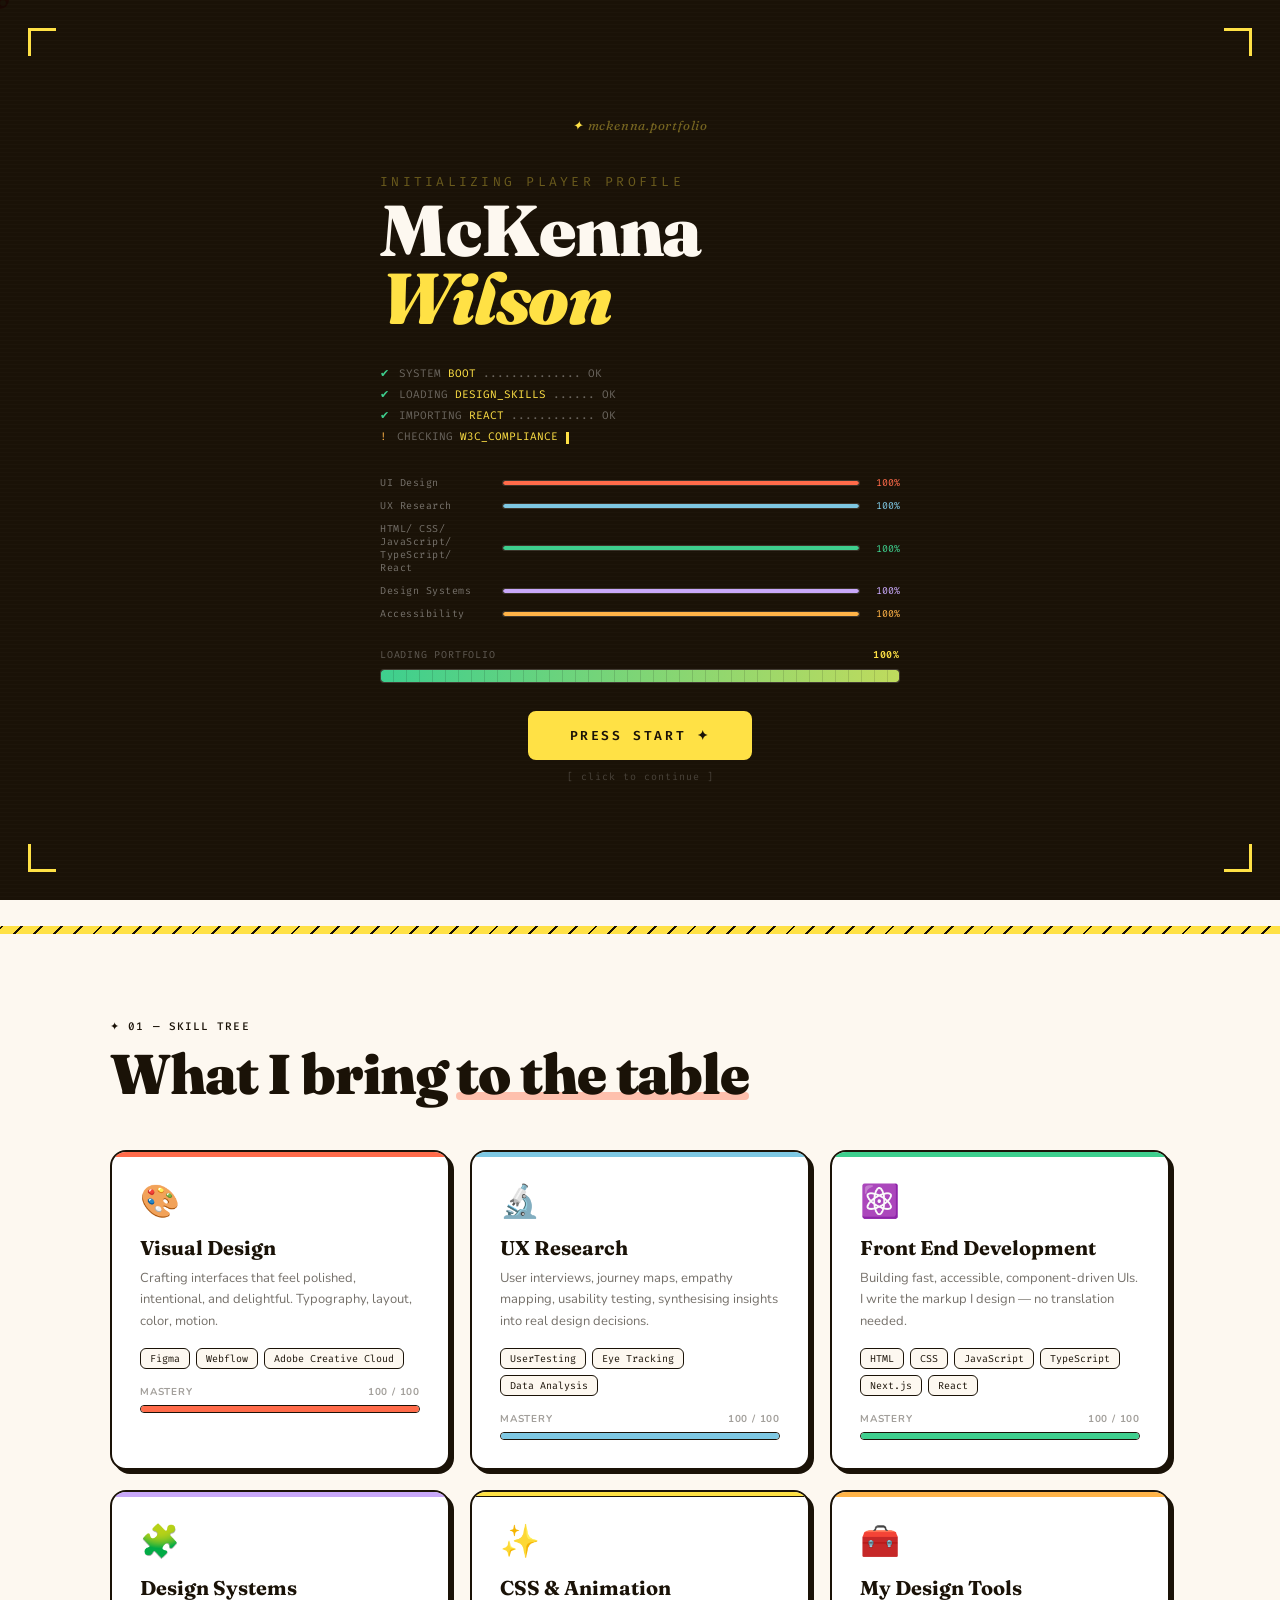
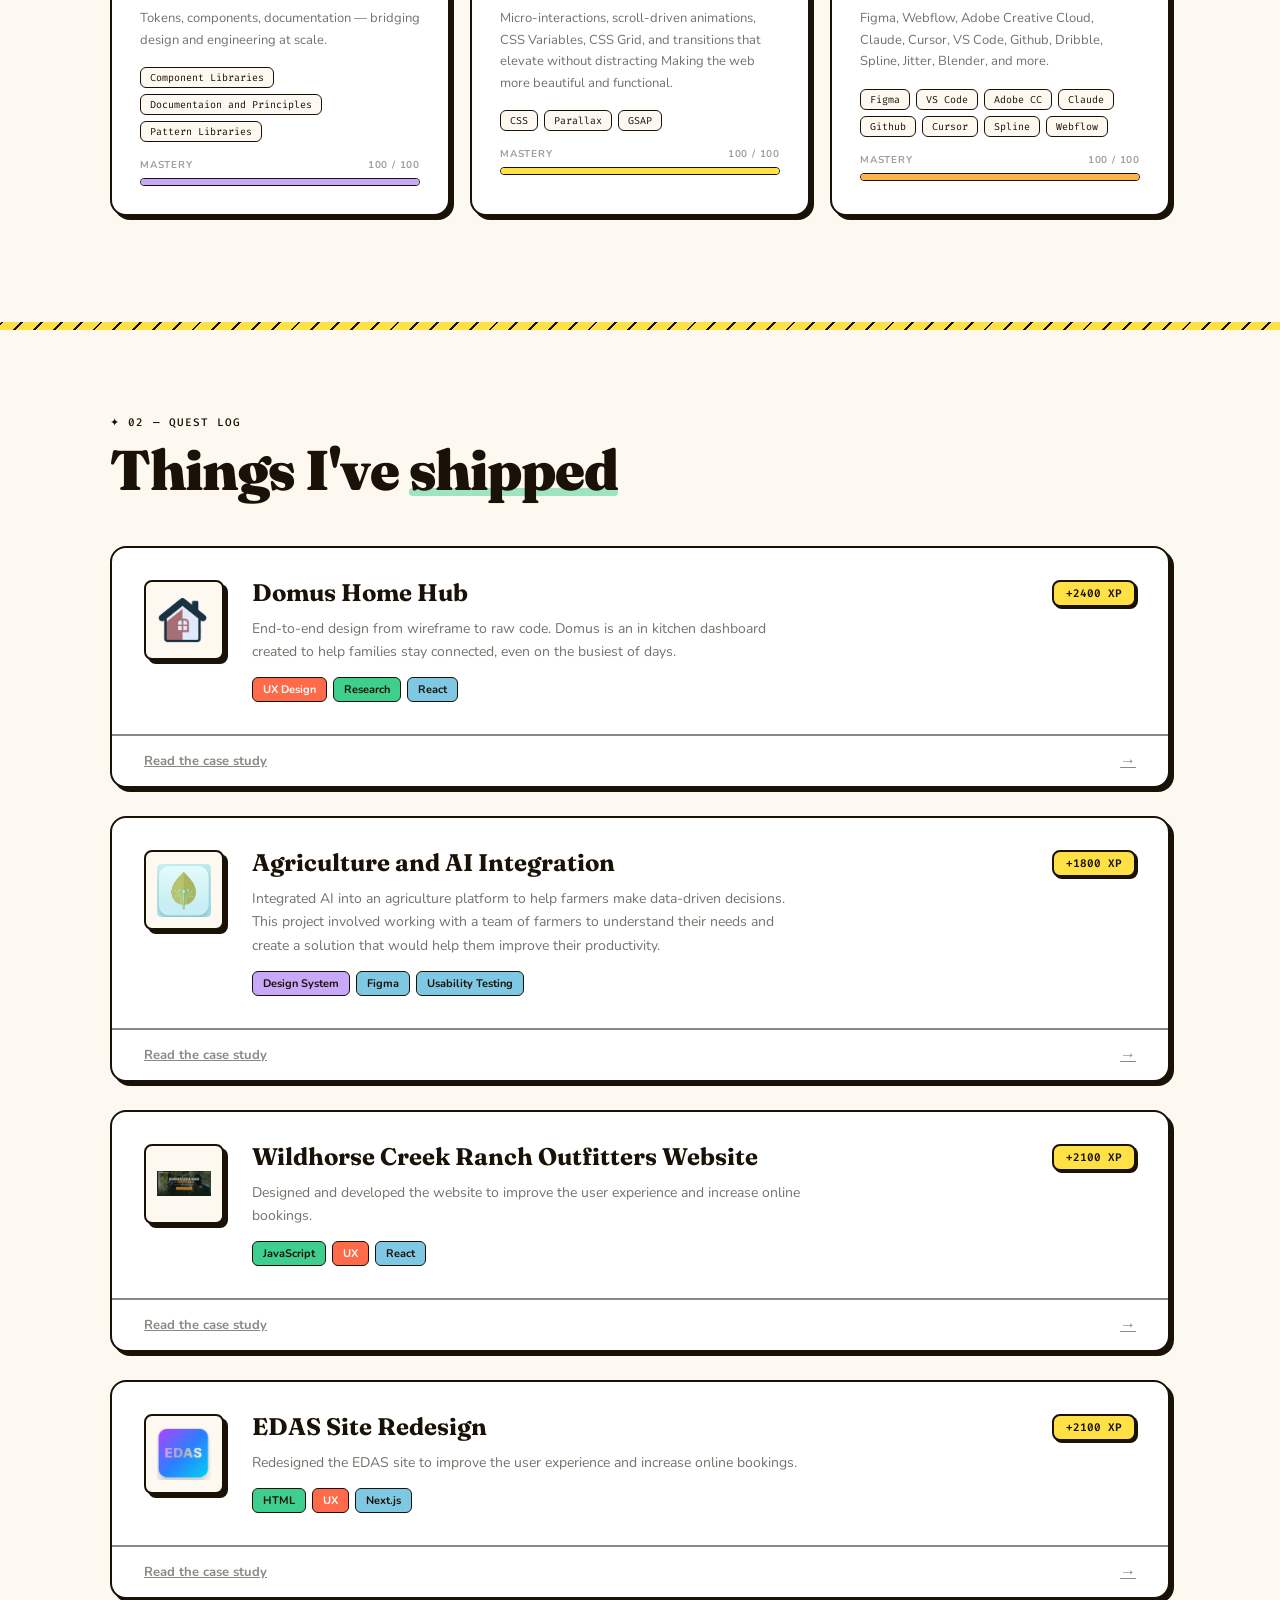
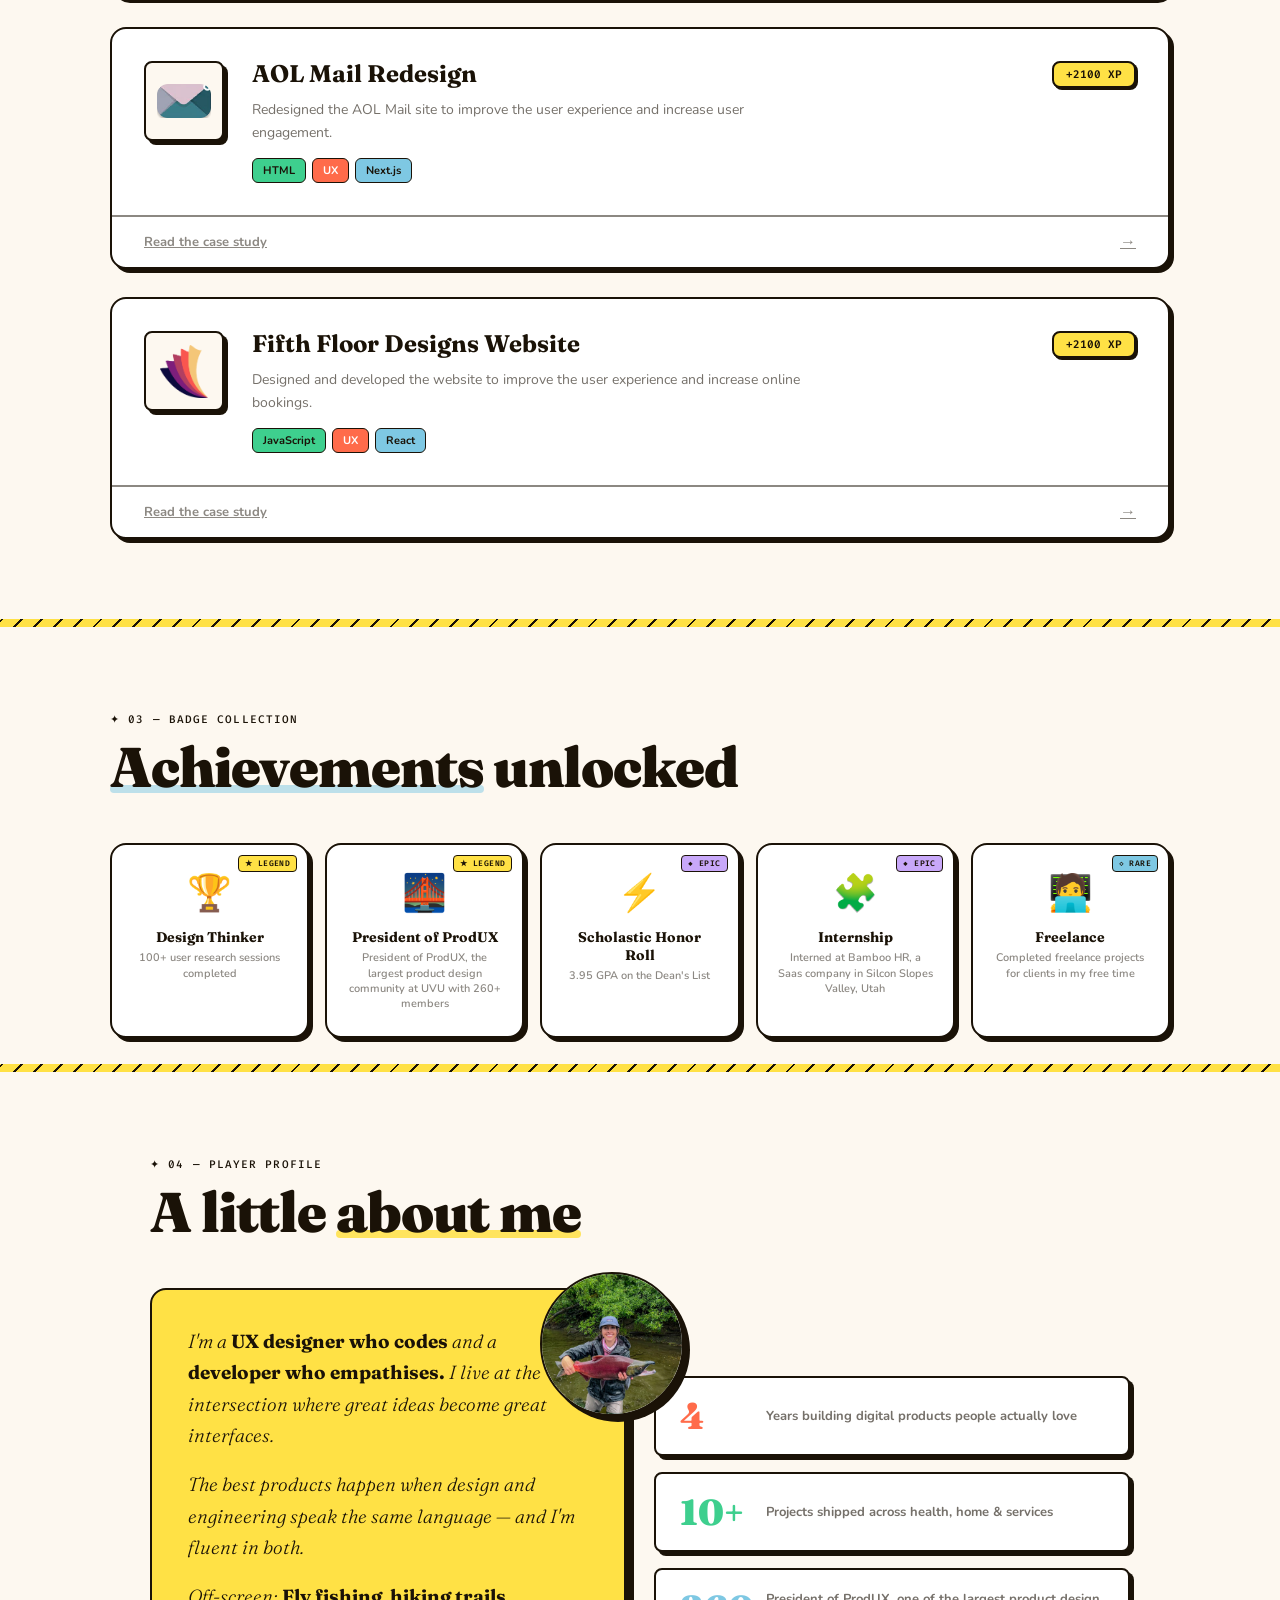
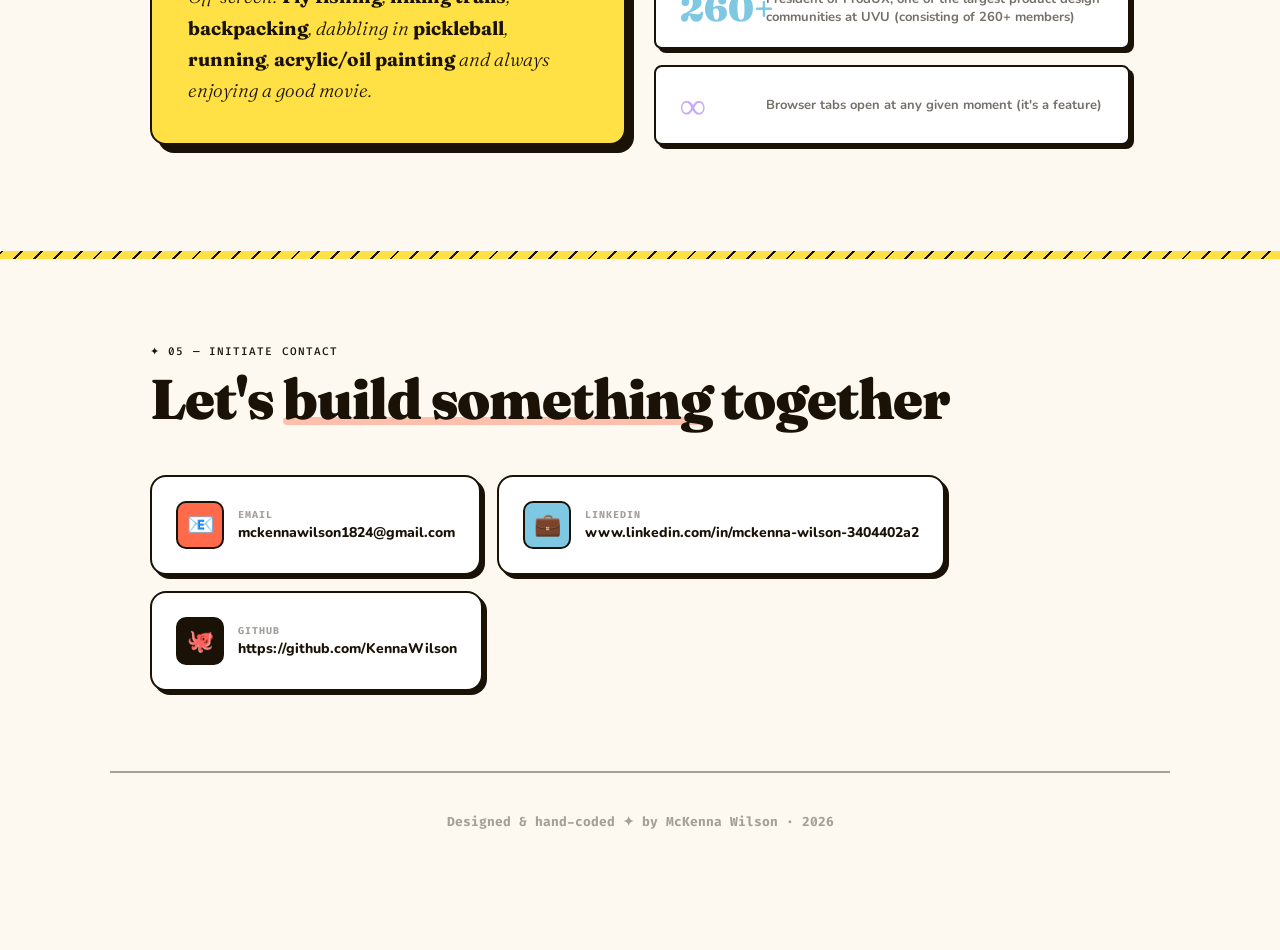
==== index.html @ 426765ef "push to github" ====
<!DOCTYPE html>
<html lang="en">
<head>
<meta charset="UTF-8">
<meta name="viewport" content="width=device-width, initial-scale=1.0">
<title>✦ McKenna Wilson — Design Engineer</title>
<link rel="icon" type="image/x-icon" href="assets/favicon.ico">
<link rel="icon" type="image/png" sizes="32x32" href="assets/favicon-32x32.png">
<link rel="icon" type="image/png" sizes="16x16" href="assets/favicon-16x16.png">
<link rel="apple-touch-icon" sizes="180x180" href="assets/apple-touch-icon.png">
<link rel="preconnect" href="https://fonts.googleapis.com">
<link href="https://fonts.googleapis.com/css2?family=Fraunces:ital,opsz,wght@0,9..144,300;0,9..144,700;0,9..144,900;1,9..144,300;1,9..144,700&family=Nunito:wght@400;600;700;800;900&family=Fira+Code:wght@400;500&display=swap" rel="stylesheet">
<style>
:root {
  --cream: #fdf8f0;
  --ink: #1a1207;
  --coral: #ff6b4a;
  --mint: #3ecf8e;
  --lemon: #ffe145;
  --sky: #7ec8e3;
  --lilac: #c8a8f9;
  --peach: #ffb347;
  --rose: #ff8fa3;
  --border-w: 2.5px;
  --radius: 16px;
  --radius-sm: 8px;
  --shadow: 4px 4px 0px var(--ink);
  --shadow-lg: 6px 6px 0px var(--ink);
  --shadow-xl: 8px 8px 0px var(--ink);
  --display: 'Fraunces', serif;
  --sans: 'Nunito', sans-serif;
  --mono: 'Fira Code', monospace;
}
*, *::before, *::after { box-sizing: border-box; margin: 0; padding: 0; }
html { scroll-behavior: smooth; }
body { background: var(--cream); color: var(--ink); font-family: var(--sans); overflow-x: hidden; cursor: none; }

/* Cursor */
.cursor { width: 18px; height: 18px; background: var(--coral); border-radius: 50%; position: fixed; pointer-events: none; z-index: 9999; transition: transform 0.15s, background 0.2s; mix-blend-mode: multiply; }
.cursor-dot { width: 6px; height: 6px; background: var(--ink); border-radius: 50%; position: fixed; pointer-events: none; z-index: 10000; }

/* Doodle BG */
.doodle-bg { position: fixed; inset: 0; pointer-events: none; z-index: 0; overflow: hidden; opacity: 0.055; }
.doodle-bg svg { width: 100%; height: 100%; }

/* Progress bar */
.progress-bar { position: fixed; top: 0; left: 0; right: 0; height: 5px; z-index: 900; background: repeating-linear-gradient(90deg, var(--coral) 0%, var(--lemon) 25%, var(--mint) 50%, var(--sky) 75%, var(--lilac) 100%); transform-origin: left; transform: scaleX(0); transition: transform 0.1s linear; }

/* Nav */
nav { position: fixed; top: 0; left: 0; right: 0; z-index: 500; padding: 14px 40px; display: flex; align-items: center; justify-content: space-between; background: var(--cream); border-bottom: var(--border-w) solid var(--ink); }
.nav-logo { font-family: var(--display); font-size: 22px; font-weight: 900; font-style: italic; color: var(--ink); text-decoration: none; display: flex; align-items: center; gap: 8px; }
.nav-logo .logo-badge { background: var(--lemon); border: var(--border-w) solid var(--ink); border-radius: 6px; padding: 2px 8px; font-size: 11px; font-family: var(--mono); font-style: normal; font-weight: 500; box-shadow: 2px 2px 0 var(--ink); }
.nav-links { display: flex; gap: 6px; }
.nav-links a { font-size: 13px; font-weight: 700; color: var(--ink); text-decoration: none; padding: 6px 14px; border-radius: 100px; border: var(--border-w) solid transparent; transition: all 0.15s; }
.nav-links a:hover { background: var(--lemon); border-color: var(--ink); box-shadow: var(--shadow); transform: translateY(-2px); }
.nav-links .resume-btn { background: var(--coral); color: #fff; border-color: var(--ink); box-shadow: var(--shadow); }
.nav-links .resume-btn:hover { background: #ff5c39; color: var(--ink); border-color: var(--ink); box-shadow: var(--shadow-lg); transform: translateY(-2px); }
.nav-score { display: flex; align-items: center; gap: 8px; font-family: var(--mono); font-size: 12px; background: var(--ink); color: var(--lemon); padding: 6px 14px; border-radius: 100px; }
.nav-score .star { animation: spinStar 4s linear infinite; display: inline-block; }
@keyframes spinStar { to { transform: rotate(360deg); } }

/* Hero */
.hero { min-height: 100vh; display: flex; align-items: center; padding: 120px 60px 80px; position: relative; z-index: 1; gap: 60px; }
.hero-text { flex: 1; }
.hero-eyebrow { display: inline-flex; align-items: center; gap: 8px; background: var(--mint); border: var(--border-w) solid var(--ink); border-radius: 100px; padding: 6px 16px; font-size: 12px; font-weight: 800; text-transform: uppercase; letter-spacing: 0.08em; box-shadow: var(--shadow); margin-bottom: 28px; }
.hero-eyebrow .dot { width: 8px; height: 8px; background: var(--ink); border-radius: 50%; animation: pulse 1.5s ease-in-out infinite; }
@keyframes pulse { 0%,100%{transform:scale(1)} 50%{transform:scale(1.5)} }
.hero-name { font-family: var(--display); font-size: clamp(56px, 8vw, 100px); font-weight: 900; line-height: 0.9; letter-spacing: -0.03em; margin-bottom: 20px; }
.hero-name em { font-style: italic; color: var(--coral); position: relative; }
.hero-name em::after { content: ''; position: absolute; left: 0; bottom: 4px; right: 0; height: 7px; background: var(--lemon); z-index: -1; transform: rotate(-1deg); }
.hero-role { font-size: 17px; font-weight: 600; opacity: 0.6; margin-bottom: 32px; line-height: 1.65; max-width: 440px; }
.hero-tags { display: flex; flex-wrap: wrap; gap: 8px; margin-bottom: 40px; }
.htag { font-size: 12px; font-weight: 700; padding: 6px 14px; border-radius: 8px; border: var(--border-w) solid var(--ink); box-shadow: 3px 3px 0 var(--ink); transition: transform 0.15s, box-shadow 0.15s; cursor: none; }
.htag:hover { transform: translate(-2px,-2px); box-shadow: 5px 5px 0 var(--ink); }
.htag-1 { background: var(--coral); color: #fff; }
.htag-2 { background: var(--sky); }
.htag-3 { background: var(--lemon); }
.htag-4 { background: var(--lilac); }
.htag-5 { background: var(--mint); }
.hero-btns { display: flex; gap: 12px; flex-wrap: wrap; }

/* Buttons */
.btn { font-family: var(--sans); font-weight: 800; font-size: 14px; padding: 14px 28px; border-radius: 12px; border: var(--border-w) solid var(--ink); box-shadow: var(--shadow); cursor: none; text-decoration: none; transition: all 0.15s; display: inline-block; }
.btn:hover { transform: translate(-2px,-2px); box-shadow: var(--shadow-lg); }
.btn:active { transform: translate(2px,2px); box-shadow: 2px 2px 0 var(--ink); }
.btn-fill { background: var(--ink); color: var(--lemon); }
.btn-outline { background: var(--cream); color: var(--ink); }

/* Hero visual cards */
.hero-visual { flex-shrink: 0; width: 420px; position: relative; height: 380px; display: none; }
@media(min-width:1000px){ .hero-visual { display: block; } }
.hero-photo {
  position: absolute;
  top: 26px;
  left: -80px;
  width: 190px;
  height: 190px;
  border-radius: 50%;
  border: var(--border-w) solid var(--ink);
  box-shadow: var(--shadow-lg);
  overflow: hidden;
  background: #fff;
  z-index: 1;
}
.hero-photo img {
  width: 100%;
  height: 100%;
  object-fit: cover;
  display: block;
}
.vis-card { position: absolute; border: var(--border-w) solid var(--ink); border-radius: var(--radius); padding: 20px; width: 220px; box-shadow: var(--shadow-xl); z-index: 2; }
.vis-card-1 { top: 0; left: 96px; transform: rotate(3deg); background: var(--lemon); }
.vis-card-2 { top: 90px; left: 38px; transform: rotate(-4deg); background: var(--lilac); }
.vis-card-3 { top: 180px; left: 150px; transform: rotate(2deg); background: var(--sky); }
.vis-card .vc-label { font-size: 9px; font-weight: 800; text-transform: uppercase; letter-spacing: 0.12em; opacity: 0.45; margin-bottom: 6px; font-family: var(--mono); }
.vis-card .vc-title { font-size: 15px; font-weight: 800; margin-bottom: 10px; }
.vis-card .vc-bar { height: 6px; background: rgba(0,0,0,0.1); border-radius: 3px; border: 1.5px solid var(--ink); overflow: hidden; margin-bottom: 5px; }
.vis-card .vc-fill { height: 100%; border-radius: 2px; background: var(--ink); animation: fillBar 1.8s ease forwards; }
@keyframes fillBar { from{width:0} }

/* Section wrapper */
.section-wrap { position: relative; z-index: 1; max-width: 1140px; margin: 0 auto; padding: 80px 40px; }
.section-label { display: inline-flex; align-items: center; gap: 8px; font-family: var(--mono); font-size: 11px; font-weight: 500; opacity: 0.4; text-transform: uppercase; letter-spacing: 0.1em; margin-bottom: 12px; }
.section-title { font-family: var(--display); font-size: clamp(34px, 5vw, 56px); font-weight: 900; line-height: 1; letter-spacing: -0.02em; margin-bottom: 48px; }
.section-title span { display: inline-block; position: relative; }
.section-title span::after { content: ''; position: absolute; bottom: 2px; left: 0; right: 0; height: 8px; z-index: -1; border-radius: 4px; }
.ul-coral span::after { background: var(--coral); opacity: 0.4; }
.ul-mint  span::after { background: var(--mint);  opacity: 0.5; }
.ul-sky   span::after { background: var(--sky);   opacity: 0.5; }
.ul-lemon span::after { background: var(--lemon); opacity: 0.85; }

/* Stripe band */
.stripe-band { background: repeating-linear-gradient(-45deg, var(--lemon), var(--lemon) 12px, var(--ink) 12px, var(--ink) 14px); height: 8px; position: relative; z-index: 1; }
.stripe-band.full-bleed {
  width: 100vw;
  margin-left: calc(50% - 50vw);
  margin-top: 26px;
}

/* Skills */
.skills-grid { display: grid; grid-template-columns: repeat(auto-fill, minmax(260px, 1fr)); gap: 20px; }
.skill-card { background: #fff; border: var(--border-w) solid var(--ink); border-radius: var(--radius); padding: 28px; box-shadow: var(--shadow); transition: transform 0.15s, box-shadow 0.15s; cursor: none; position: relative; overflow: hidden; }
.skill-card:hover { transform: translate(-3px,-3px); box-shadow: var(--shadow-xl); }
.skill-card::before { content: ''; position: absolute; top: 0; left: 0; right: 0; height: 5px; }
.sc-1::before { background: var(--coral); }
.sc-2::before { background: var(--sky); }
.sc-3::before { background: var(--mint); }
.sc-4::before { background: var(--lilac); }
.sc-5::before { background: var(--lemon); border-bottom: 1.5px solid var(--ink); }
.sc-6::before { background: var(--peach); }
.skill-card .sc-icon { font-size: 32px; margin-bottom: 12px; display: block; }
.skill-card .sc-title { font-family: var(--display); font-size: 20px; font-weight: 700; margin-bottom: 8px; }
.skill-card .sc-desc { font-size: 13px; line-height: 1.65; opacity: 0.6; margin-bottom: 16px; }
.skill-card .sc-tools { display: flex; flex-wrap: wrap; gap: 6px; }
.tool-chip { font-family: var(--mono); font-size: 10px; padding: 3px 9px; border-radius: 6px; border: 1.5px solid var(--ink); background: var(--cream); }
.sc-xp { margin-top: 16px; }
.sc-xp-label { display: flex; justify-content: space-between; font-size: 10px; font-weight: 700; text-transform: uppercase; letter-spacing: 0.08em; opacity: 0.4; margin-bottom: 6px; }
.sc-xp-track { height: 8px; background: rgba(0,0,0,0.06); border-radius: 4px; border: 1.5px solid var(--ink); overflow: hidden; }
.sc-xp-fill { height: 100%; border-radius: 2px; width: 0; transition: width 1.4s cubic-bezier(.16,1,.3,1); }

/* Projects */
.projects-list { display: flex; flex-direction: column; gap: 28px; }
.project-card { background: #fff; border: var(--border-w) solid var(--ink); border-radius: var(--radius); overflow: hidden; box-shadow: var(--shadow); transition: transform 0.15s, box-shadow 0.15s; cursor: none; }
.project-card:hover { transform: translate(-3px,-3px); box-shadow: var(--shadow-xl); }
.pc-top { display: flex; gap: 28px; padding: 32px; align-items: flex-start; }
.pc-emoji { font-size: 40px; width: 80px; height: 80px; display: flex; align-items: center; justify-content: center; border-radius: var(--radius-sm); border: var(--border-w) solid var(--ink); box-shadow: var(--shadow); flex-shrink: 0; background: var(--cream); transition: transform 0.3s cubic-bezier(.34,1.56,.64,1); }
.pc-emoji img { width: 70%; height: 70%; object-fit: contain; display: block; }
.project-card:hover .pc-emoji { transform: rotate(-8deg) scale(1.1); }
.pc-info { flex: 1; }
.pc-header { display: flex; align-items: flex-start; justify-content: space-between; gap: 16px; margin-bottom: 10px; }
.pc-title { font-family: var(--display); font-size: 24px; font-weight: 700; line-height: 1.1; }
.pc-xp-badge { background: var(--lemon); border: var(--border-w) solid var(--ink); border-radius: 8px; padding: 4px 12px; font-family: var(--mono); font-size: 11px; font-weight: 600; white-space: nowrap; box-shadow: 2px 2px 0 var(--ink); flex-shrink: 0; }
.pc-desc { font-size: 14px; line-height: 1.65; opacity: 0.6; margin-bottom: 14px; max-width: 560px; }
.pc-tags { display: flex; gap: 6px; flex-wrap: wrap; }
.pc-tag { font-size: 11px; font-weight: 700; padding: 4px 10px; border-radius: 6px; border: 1.5px solid var(--ink); }
.pct-ux  { background: var(--coral); color: #fff; }
.pct-dev { background: var(--sky); }
.pct-ds  { background: var(--lilac); }
.pct-res { background: var(--mint); }
.pc-expand-btn { width: 100%; background: none; border: none; border-top: var(--border-w) solid var(--ink); padding: 14px 32px; text-align: left; font-family: var(--sans); font-size: 13px; font-weight: 700; cursor: none; display: flex; align-items: center; justify-content: space-between; color: var(--ink); opacity: 0.5; transition: opacity 0.2s, background 0.2s; }
.pc-expand-btn:hover { opacity: 1; background: var(--cream); }
.pc-chevron { transition: transform 0.3s; font-size: 16px; }
.pc-expand-btn.open .pc-chevron { transform: rotate(180deg); }
.pc-details { display: none; padding: 28px 32px; border-top: var(--border-w) dashed rgba(0,0,0,0.1); background: var(--cream); }
.pc-details.open { display: grid; grid-template-columns: 1fr 1fr 1fr; gap: 16px; animation: openDown 0.3s ease; }
@keyframes openDown { from{opacity:0;transform:translateY(-8px)} to{opacity:1;transform:translateY(0)} }
.pcd-block { background: #fff; border: var(--border-w) solid var(--ink); border-radius: var(--radius-sm); padding: 16px; box-shadow: 3px 3px 0 var(--ink); }
.pcd-label { font-size: 9px; font-weight: 800; text-transform: uppercase; letter-spacing: 0.12em; opacity: 0.4; margin-bottom: 6px; font-family: var(--mono); }
.pcd-value { font-size: 13px; line-height: 1.55; font-weight: 600; }

/* Achievements */
.ach-grid { display: grid; grid-template-columns: repeat(auto-fill, minmax(180px, 1fr)); gap: 16px; }
.ach-card { background: #fff; border: var(--border-w) solid var(--ink); border-radius: var(--radius); padding: 24px 20px; text-align: center; box-shadow: var(--shadow); transition: transform 0.15s, box-shadow 0.15s; cursor: none; position: relative; }
.ach-card:not(.locked):hover { transform: translate(-3px,-3px) rotate(-1.5deg); box-shadow: var(--shadow-xl); }
.ach-card.locked { opacity: 0.28; filter: grayscale(1); }
.ach-icon { font-size: 36px; display: block; margin-bottom: 10px; }
.ach-name { font-family: var(--display); font-size: 14px; font-weight: 700; margin-bottom: 4px; }
.ach-desc { font-size: 11px; opacity: 0.5; line-height: 1.4; font-weight: 600; }
.ach-rarity { position: absolute; top: 10px; right: 10px; font-family: var(--mono); font-size: 8px; font-weight: 600; padding: 2px 6px; border-radius: 4px; text-transform: uppercase; letter-spacing: 0.05em; }
.r-legendary { background: var(--lemon); border: 1.5px solid var(--ink); }
.r-epic      { background: var(--lilac); border: 1.5px solid var(--ink); }
.r-rare      { background: var(--sky);   border: 1.5px solid var(--ink); }

/* About */
.about-grid { display: grid; grid-template-columns: 1fr 1fr; gap: 28px; position: relative; }
@media(max-width:700px){ .about-grid { grid-template-columns: 1fr; } }
.about-blurb { background: var(--lemon); border: var(--border-w) solid var(--ink); border-radius: var(--radius); padding: 36px; box-shadow: var(--shadow-xl); }
.about-blurb p { font-family: var(--display); font-size: 19px; font-weight: 300; font-style: italic; line-height: 1.65; margin-bottom: 18px; }
.about-blurb p:last-child { margin-bottom: 0; }
.about-blurb p strong { font-weight: 700; font-style: normal; }
.about-photo {
  position: absolute;
  top: -16px;
  left: calc(50% - 100px);
  width: 144px;
  height: 144px;
  border-radius: 50%;
  overflow: hidden;
  border: var(--border-w) solid var(--ink);
  box-shadow: var(--shadow-lg);
  z-index: 4;
  background: #fff;
}
.about-photo img {
  width: 100%;
  height: 100%;
  object-fit: cover;
  display: block;
}
@media(max-width:900px){
  .about-photo {
    width: 124px;
    height: 124px;
    left: calc(50% - 62px);
  }
}
@media(max-width:700px){
  .about-photo {
    position: static;
    margin: 0 auto 12px;
  }
}
.about-stats { display: flex; flex-direction: column; gap: 16px; align-self: end; }
.astat { background: #fff; border: var(--border-w) solid var(--ink); border-radius: var(--radius-sm); padding: 20px 24px; box-shadow: var(--shadow); display: flex; align-items: center; gap: 16px; transition: transform 0.15s, box-shadow 0.15s; cursor: none; }
.astat:hover { transform: translate(-2px,-2px); box-shadow: var(--shadow-lg); }
.astat-num { font-family: var(--display); font-size: 36px; font-weight: 900; line-height: 1; min-width: 70px; }
.astat-text { font-size: 13px; font-weight: 700; opacity: 0.6; line-height: 1.4; }

/* Contact */
.contact-grid { display: flex; flex-wrap: wrap; gap: 16px; align-items: stretch; }
.contact-card { background: #fff; border: var(--border-w) solid var(--ink); border-radius: var(--radius); padding: 24px; display: inline-flex; align-items: center; gap: 14px; text-decoration: none; color: var(--ink); box-shadow: var(--shadow); transition: transform 0.15s, box-shadow 0.15s; cursor: none; width: fit-content; max-width: 100%; min-width: 280px; flex: 0 1 auto; }
.contact-card:hover { transform: translate(-3px,-3px); box-shadow: var(--shadow-xl); }
.cc-icon { font-size: 22px; width: 48px; height: 48px; display: flex; align-items: center; justify-content: center; border: var(--border-w) solid var(--ink); border-radius: 10px; flex-shrink: 0; }
.cc-label { font-size: 10px; font-weight: 800; text-transform: uppercase; letter-spacing: 0.1em; opacity: 0.4; margin-bottom: 2px; font-family: var(--mono); }
.cc-value { font-size: 14px; font-weight: 800; overflow-wrap: anywhere; word-break: break-word; }
.cc-1 .cc-icon { background: var(--coral); }
.cc-2 .cc-icon { background: var(--sky); }
.cc-3 .cc-icon { background: var(--ink); color: #fff; }
.cc-4 .cc-icon { background: var(--rose); }

/* Toast */
.toast { position: fixed; bottom: 28px; right: 28px; background: var(--ink); color: var(--lemon); border-radius: var(--radius); padding: 16px 20px; display: flex; align-items: center; gap: 12px; z-index: 800; transform: translateY(100px) rotate(2deg); opacity: 0; transition: all 0.5s cubic-bezier(.34,1.56,.64,1); box-shadow: var(--shadow-xl); border: var(--border-w) solid var(--ink); max-width: 300px; }
.toast.show { transform: translateY(0) rotate(0deg); opacity: 1; }
.toast-icon { font-size: 28px; flex-shrink: 0; }
.toast-title { font-size: 13px; font-weight: 800; margin-bottom: 2px; }
.toast-sub { font-size: 11px; opacity: 0.65; font-weight: 600; color: var(--cream); }

/* Footer */
footer { position: relative; z-index: 1; text-align: center; padding: 40px; border-top: var(--border-w) solid var(--ink); font-size: 13px; font-weight: 700; opacity: 0.38; font-family: var(--mono); }

/* Reveal */
.reveal { opacity: 0; transform: translateY(20px); transition: opacity 0.55s ease, transform 0.55s ease; }
.reveal.in { opacity: 1; transform: translateY(0); }

/* ── LOADER ── */
#loader {
  position: fixed; inset: 0; z-index: 9990;
  background: var(--ink);
  display: flex; flex-direction: column;
  align-items: center; justify-content: center;
  gap: 0;
  overflow: hidden;
  transition: opacity 0.6s ease, transform 0.6s cubic-bezier(.76,0,.24,1);
}
#loader.hide {
  opacity: 0;
  transform: translateY(-100%);
  pointer-events: none;
}

/* scanlines on loader */
#loader::before {
  content: '';
  position: absolute; inset: 0;
  background: repeating-linear-gradient(0deg, transparent, transparent 3px, rgba(255,255,255,0.015) 3px, rgba(255,255,255,0.015) 4px);
  pointer-events: none; z-index: 1;
}

/* corner decorations */
.ld-corner {
  position: absolute;
  width: 28px; height: 28px;
  border-color: var(--lemon);
  border-style: solid;
  opacity: 0;
  animation: cornerFade 0.4s ease 0.2s forwards;
}
.ld-corner-tl { top: 28px; left: 28px; border-width: 3px 0 0 3px; }
.ld-corner-tr { top: 28px; right: 28px; border-width: 3px 3px 0 0; }
.ld-corner-bl { bottom: 28px; left: 28px; border-width: 0 0 3px 3px; }
.ld-corner-br { bottom: 28px; right: 28px; border-width: 0 3px 3px 0; }
@keyframes cornerFade { to { opacity: 1; } }

/* main loader content */
.ld-inner {
  position: relative; z-index: 2;
  width: min(520px, 90vw);
  display: flex; flex-direction: column;
  gap: 0;
}

/* logo mark */
.ld-logo {
  font-family: var(--display);
  font-size: 13px;
  font-style: italic;
  color: var(--lemon);
  opacity: 0;
  letter-spacing: 0.06em;
  margin-bottom: 40px;
  text-align: center;
  animation: ldFadeUp 0.5s ease 0.3s forwards;
}
.ld-logo span { color: rgba(255,225,69,0.4); }

/* big title */
.ld-title {
  font-family: var(--mono);
  font-size: clamp(11px, 1.5vw, 13px);
  color: rgba(255,225,69,0.35);
  letter-spacing: 0.25em;
  text-transform: uppercase;
  margin-bottom: 6px;
  opacity: 0;
  animation: ldFadeUp 0.4s ease 0.5s forwards;
}

.ld-name {
  font-family: var(--display);
  font-size: clamp(42px, 8vw, 72px);
  font-weight: 900;
  color: var(--cream);
  line-height: 0.95;
  letter-spacing: -0.02em;
  margin-bottom: 32px;
  opacity: 0;
  animation: ldFadeUp 0.5s cubic-bezier(.16,1,.3,1) 0.65s forwards;
}
.ld-name em { font-style: italic; color: var(--lemon); }

@keyframes ldFadeUp {
  from { opacity: 0; transform: translateY(12px); }
  to   { opacity: 1; transform: translateY(0); }
}

/* boot log */
.ld-log {
  font-family: var(--mono);
  font-size: 11px;
  color: rgba(255,255,255,0.35);
  line-height: 1.9;
  margin-bottom: 24px;
  min-height: 88px;
}
.ld-log-line {
  opacity: 0;
  transform: translateX(-6px);
  transition: opacity 0.25s ease, transform 0.25s ease;
  white-space: nowrap;
  overflow: hidden;
}
.ld-log-line.show { opacity: 1; transform: translateX(0); }
.ld-log-line .ok  { color: var(--mint); margin-right: 10px; }
.ld-log-line .warn{ color: var(--peach); margin-right: 10px; }
.ld-log-line .key { color: var(--lemon); }
.ld-log-text { display: inline; }
.ld-cursor {
  display: inline-block;
  color: var(--lemon);
  font-size: 10px;
  vertical-align: middle;
  animation: cursorBlink 0.6s step-end infinite;
  margin-left: 1px;
}
@keyframes cursorBlink { 0%,100%{opacity:1} 50%{opacity:0} }

/* stat bars */
.ld-stats {
  display: flex; flex-direction: column; gap: 10px;
  margin-bottom: 28px;
  opacity: 0;
  animation: ldFadeUp 0.4s ease 1s forwards;
}
.ld-stat-row {
  display: flex; align-items: center; gap: 12px;
}
.ld-stat-label {
  font-family: var(--mono);
  font-size: 10px;
  color: rgba(255,255,255,0.4);
  width: 110px;
  flex-shrink: 0;
  letter-spacing: 0.05em;
}
.ld-stat-track {
  flex: 1; height: 6px;
  background: rgba(255,255,255,0.07);
  border-radius: 3px;
  overflow: hidden;
  border: 1px solid rgba(255,255,255,0.08);
}
.ld-stat-fill {
  height: 100%; width: 0; border-radius: 3px;
  transition: width 0.9s cubic-bezier(.16,1,.3,1);
}
.ld-stat-val {
  font-family: var(--mono); font-size: 10px;
  width: 28px; text-align: right;
  flex-shrink: 0;
}

/* progress bar area */
.ld-progress-wrap {
  opacity: 0;
  animation: ldFadeUp 0.4s ease 1.1s forwards;
}
.ld-progress-label {
  display: flex; justify-content: space-between;
  font-family: var(--mono); font-size: 10px;
  color: rgba(255,255,255,0.3);
  margin-bottom: 8px;
  letter-spacing: 0.08em;
}
.ld-progress-label .pct { color: var(--lemon); font-weight: 600; }
.ld-bar-outer {
  height: 14px;
  background: rgba(255,255,255,0.06);
  border: 1.5px solid rgba(255,255,255,0.12);
  border-radius: 4px;
  overflow: hidden;
  position: relative;
}
.ld-bar-fill {
  height: 100%;
  width: 0%;
  background: linear-gradient(90deg, var(--mint), var(--lemon), var(--coral));
  background-size: 300% 100%;
  border-radius: 3px;
  transition: width 0.08s linear;
  animation: barShimmer 2s linear infinite;
}
@keyframes barShimmer {
  0%   { background-position: 0% 50%; }
  100% { background-position: 100% 50%; }
}
/* block fill texture */
.ld-bar-fill::after {
  content: '';
  position: absolute; inset: 0;
  background: repeating-linear-gradient(90deg, transparent, transparent 12px, rgba(0,0,0,0.12) 12px, rgba(0,0,0,0.12) 13px);
}

/* enter button */
.ld-enter {
  margin-top: 28px;
  text-align: center;
  opacity: 0;
  transition: opacity 0.5s ease;
}
.ld-enter.show { opacity: 1; }
.ld-enter-btn {
  font-family: var(--mono);
  font-size: 13px;
  font-weight: 600;
  letter-spacing: 0.2em;
  text-transform: uppercase;
  background: var(--lemon);
  color: var(--ink);
  border: 2.5px solid var(--lemon);
  border-radius: 8px;
  padding: 14px 40px;
  cursor: none;
  box-shadow: 0 0 0 0 rgba(255,225,69,0.4);
  animation: btnPulse 1.6s ease-in-out infinite;
  transition: transform 0.15s, box-shadow 0.15s;
}
.ld-enter-btn:hover {
  transform: scale(1.04);
  box-shadow: 0 0 28px rgba(255,225,69,0.35);
}
@keyframes btnPulse {
  0%,100% { box-shadow: 0 0 0 0 rgba(255,225,69,0.4); }
  50%     { box-shadow: 0 0 0 10px rgba(255,225,69,0); }
}
.ld-enter-hint {
  margin-top: 10px;
  font-family: var(--mono);
  font-size: 10px;
  color: rgba(255,255,255,0.2);
  letter-spacing: 0.1em;
  animation: blink 1.2s step-end infinite;
}
@keyframes blink { 0%,100%{opacity:1} 50%{opacity:0} }
</style>
</head>
<body>

<!-- ══ LOADER ══ -->
<div id="loader">
  <div class="ld-corner ld-corner-tl"></div>
  <div class="ld-corner ld-corner-tr"></div>
  <div class="ld-corner ld-corner-bl"></div>
  <div class="ld-corner ld-corner-br"></div>
  <div class="ld-inner">
    <div class="ld-logo">✦ <span>mckenna.portfolio</span></div>
    <div class="ld-title">Initializing player profile</div>
    <div class="ld-name">McKenna<br><em>Wilson</em></div>
    <div class="ld-log" id="ldLog"></div>
    <div class="ld-stats" id="ldStats">
      <div class="ld-stat-row">
        <div class="ld-stat-label">UI Design</div>
        <div class="ld-stat-track"><div class="ld-stat-fill" data-w="100" style="background:var(--coral)"></div></div>
        <div class="ld-stat-val" style="color:var(--coral)">100%</div>
      </div>
      <div class="ld-stat-row">
        <div class="ld-stat-label">UX Research</div>
        <div class="ld-stat-track"><div class="ld-stat-fill" data-w="100" style="background:var(--sky)"></div></div>
        <div class="ld-stat-val" style="color:var(--sky)">100%</div>
      </div>
      <div class="ld-stat-row">
        <div class="ld-stat-label"> HTML/ CSS/ JavaScript/ TypeScript/ React</div>
        <div class="ld-stat-track"><div class="ld-stat-fill" data-w="100" style="background:var(--mint)"></div></div>
        <div class="ld-stat-val" style="color:var(--mint)">100%</div>
      </div>
      <div class="ld-stat-row">
        <div class="ld-stat-label">Design Systems</div>
        <div class="ld-stat-track"><div class="ld-stat-fill" data-w="100" style="background:var(--lilac)"></div></div>
        <div class="ld-stat-val" style="color:var(--lilac)">100%</div>
      </div>
      <div class="ld-stat-row">
        <div class="ld-stat-label">Accessibility</div>
        <div class="ld-stat-track"><div class="ld-stat-fill" data-w="100" style="background:var(--peach)"></div></div>
        <div class="ld-stat-val" style="color:var(--peach)">100%</div>
      </div>
    </div>
    <div class="ld-progress-wrap" id="ldProgressWrap">
      <div class="ld-progress-label">
        <span>LOADING PORTFOLIO</span>
        <span class="pct" id="ldPct">0%</span>
      </div>
      <div class="ld-bar-outer">
        <div class="ld-bar-fill" id="ldBarFill"></div>
      </div>
    </div>
    <div class="ld-enter" id="ldEnter">
      <button class="ld-enter-btn" id="ldEnterBtn" onclick="dismissLoader()">PRESS START ✦</button>
      <div class="ld-enter-hint">[ click to continue ]</div>
    </div>
  </div>
</div>

<script>
(function(){
  document.body.style.overflow = 'hidden';

  // ── Typewriter helper ──
  // Renders plain text char-by-char into `el`, skipping over HTML tags instantly.
  // `onDone` fires when the last visible char is placed.
  function typewrite(el, html, speed, onDone) {
    // Parse into segments: {type:'text'|'tag', content}
    const segments = [];
    const re = /(<[^>]+>)|([^<]+)/g;
    let m;
    while ((m = re.exec(html)) !== null) {
      if (m[1]) segments.push({ type: 'tag',  content: m[1] });
      else      segments.push({ type: 'text', content: m[2] });
    }

    let built = '';
    let si = 0, ci = 0;

    function tick() {
      if (si >= segments.length) { if (onDone) onDone(); return; }
      const seg = segments[si];
      if (seg.type === 'tag') {
        built += seg.content; si++; ci = 0;
        el.innerHTML = built + '<span class="ld-cursor">▌</span>';
        tick(); // tags are instant
      } else {
        built += seg.content[ci];
        ci++;
        el.innerHTML = built + '<span class="ld-cursor">▌</span>';
        if (ci >= seg.content.length) { si++; ci = 0; }
        setTimeout(tick, speed);
      }
    }
    tick();
  }

  // ── Log lines ──
  const logLines = [
    { icon: 'ok',   text: 'SYSTEM <span class="key">BOOT</span> .............. OK'          },
    { icon: 'ok',   text: 'LOADING <span class="key">DESIGN_SKILLS</span> ...... OK'        },
    { icon: 'ok',   text: 'IMPORTING <span class="key">REACT</span> ............ OK'        },
    { icon: 'warn', text: 'CHECKING <span class="key">W3C_COMPLIANCE</span> .... OK'     },
    { icon: 'ok',   text: 'MOUNTING <span class="key">PORTFOLIO.EXE</span> ...... OK'       },
  ];

  const CHAR_SPEED  = 22;  // ms per character — snappy terminal feel
  const LINE_PAUSE  = 80;  // ms gap between finishing one line and starting next

  const log = document.getElementById('ldLog');

  function runLine(index) {
    if (index >= logLines.length) return;
    const { icon, text } = logLines[index];

    const el = document.createElement('div');
    el.className = 'ld-log-line show'; // already visible — typewriter handles reveal
    // Prefix icon rendered instantly before typing starts
    const iconHtml = `<span class="${icon}">${icon === 'ok' ? '✔' : '!'}</span>`;
    el.innerHTML = iconHtml;
    log.appendChild(el);

    // We type into a separate inner span so the icon stays put
    const textSpan = document.createElement('span');
    textSpan.className = 'ld-log-text';
    el.appendChild(textSpan);

    typewrite(textSpan, text, CHAR_SPEED, () => {
      // Remove blinking cursor char once line is done
      textSpan.innerHTML = text;
      setTimeout(() => runLine(index + 1), LINE_PAUSE);
    });
  }

  // Start first line after initial fade-in settles
  setTimeout(() => runLine(0), 750);

  // ── Stat bars: charge to 100%, stay there ──
  document.querySelectorAll('.ld-stat-fill').forEach((el, i) => {
    setTimeout(() => {
      el.style.transition = 'width 0.5s cubic-bezier(.4,0,.2,1)';
      el.style.width = '100%';
    }, 1050 + i * 150);
  });

  // ── Main progress bar ──
  let pct = 0;
  const fill  = document.getElementById('ldBarFill');
  const pctEl = document.getElementById('ldPct');
  const stages = [
    { target: 30,  duration: 500, start: 900  },
    { target: 62,  duration: 600, start: 1400 },
    { target: 85,  duration: 500, start: 2000 },
    { target: 100, duration: 350, start: 2650 },
  ];
  stages.forEach(({ target, duration, start }) => {
    setTimeout(() => {
      const from = pct;
      const range = target - from;
      const t0 = performance.now();
      (function step(now) {
        const t = Math.min((now - t0) / duration, 1);
        const e = 1 - Math.pow(1 - t, 3);
        pct = from + range * e;
        fill.style.width = pct + '%';
        pctEl.textContent = Math.round(pct) + '%';
        if (t < 1) requestAnimationFrame(step);
      })(t0);
    }, start);
  });

  // ── Show enter button ──
  setTimeout(() => { document.getElementById('ldEnter').classList.add('show'); }, 3200);
})();

function dismissLoader() {
  const loader = document.getElementById('loader');
  loader.classList.add('hide');
  document.body.style.overflow = '';
  setTimeout(() => loader.remove(), 700);
}
</script>
<!-- ══ /LOADER ══ -->

<div class="cursor" id="cursor"></div>
<div class="cursor-dot" id="cursorDot"></div>
<div class="progress-bar" id="progressBar"></div>

<div class="doodle-bg">
  <svg viewBox="0 0 1440 900" fill="none" xmlns="http://www.w3.org/2000/svg" preserveAspectRatio="xMidYMid slice">
    <circle cx="200" cy="150" r="80" stroke="#1a1207" stroke-width="2.5"/>
    <circle cx="200" cy="150" r="48" stroke="#1a1207" stroke-width="1.5"/>
    <rect x="1200" y="80" width="120" height="120" rx="12" stroke="#1a1207" stroke-width="2.5" transform="rotate(15 1260 140)"/>
    <polygon points="100,820 165,710 230,820" stroke="#1a1207" stroke-width="2" fill="none"/>
    <path d="M1340 580 Q1380 540 1420 580 Q1380 620 1340 580Z" stroke="#1a1207" stroke-width="2.5" fill="none"/>
    <line x1="620" y1="40" x2="660" y2="80" stroke="#1a1207" stroke-width="2.5"/>
    <line x1="660" y1="40" x2="620" y2="80" stroke="#1a1207" stroke-width="2.5"/>
    <circle cx="640" cy="60" r="32" stroke="#1a1207" stroke-width="1.5" stroke-dasharray="6 4"/>
    <rect x="50" y="400" width="60" height="60" rx="6" stroke="#1a1207" stroke-width="1.5" transform="rotate(-10 80 430)"/>
    <circle cx="1390" cy="400" r="42" stroke="#1a1207" stroke-width="2.5" stroke-dasharray="7 5"/>
    <path d="M700 140 L722 118 L744 140 L766 118 L788 140" stroke="#1a1207" stroke-width="2.5" fill="none" stroke-linecap="round"/>
    <circle cx="900" cy="820" r="55" stroke="#1a1207" stroke-width="2" stroke-dasharray="4 6"/>
    <rect x="360" y="750" width="50" height="50" rx="50" stroke="#1a1207" stroke-width="2"/>
  </svg>
</div>

<!-- TOAST -->
<div class="toast" id="toast">
  <div class="toast-icon" id="toastIcon">🎉</div>
  <div class="toast-body">
    <div class="toast-title" id="toastTitle">UNLOCKED!</div>
    <div class="toast-sub" id="toastSub">New section discovered</div>
  </div>
</div>

<!-- NAV -->
<nav>
  <a href="#" class="nav-logo">
    ✦ McKenna Wilson
    <span class="logo-badge">lvl 100</span>
  </a>
  <div class="nav-links">
    <a href="#skills">Skills</a>
    <a href="#projects">Work</a>
    <a href="#achievements">Badges</a>
    <a href="#about">About</a>
    <a href="#contact">Contact Me</a>
    <a href="resume.html" class="resume-btn">Resume</a>
  </div>
  <div class="nav-score">
    <span class="star">✦</span>&nbsp;<span id="scoreVal">0</span>&nbsp;XP
  </div>
</nav>

<!-- HERO -->
<div class="hero" id="home">
  <div class="hero-text">
    <div class="hero-eyebrow">
      <span class="dot"></span>
      Open to work · Remote friendly
    </div>
    <h1 class="hero-name">
      McKenna<br><em>Wilson</em><br>
    </h1>
    <p class="hero-role">
      UX Designer who codes. Frontend Developer who empathises. <strong>A Design Engineer.</strong> <br>
      Building products people actually enjoy using.
    </p>
    <div class="hero-tags">
      <span class="htag htag-1">UX Design</span>
      <span class="htag htag-2">Frontend Dev</span>
      <span class="htag htag-3">Figma → Code</span>
      <span class="htag htag-4">Design Systems</span>
      <span class="htag htag-5">Accessibility</span>
    </div>
    <div class="hero-btns">
      <a href="#projects" class="btn btn-fill">See my work ↓</a>
      <a href="#contact" class="btn btn-outline">Get in touch</a>
    </div>
  </div>
  <div class="hero-visual">
    <div class="hero-photo">
      <img src="assets/profile-picture.png" alt="Portrait of McKenna Wilson">
    </div>
    <div class="vis-card vis-card-1">
      <div class="vc-label">UX Skill</div>
      <div class="vc-title">🎨 UX/UI Design</div>
      <div class="vc-bar"><div class="vc-fill" style="width:92%"></div></div>
      <div class="vc-bar"><div class="vc-fill" style="width:78%;animation-delay:.3s"></div></div>
      <div class="vc-bar"><div class="vc-fill" style="width:85%;animation-delay:.6s"></div></div>
    </div>
    <div class="vis-card vis-card-2">
      <div class="vc-label">Frontend</div>
      <div class="vc-title">⚛️ React/ HTML/ CSS/ JavaScript/ TypeScript</div>
      <div class="vc-bar"><div class="vc-fill" style="width:85%"></div></div>
      <div class="vc-bar"><div class="vc-fill" style="width:90%;animation-delay:.4s"></div></div>
    </div>
    <div class="vis-card vis-card-3">
      <div class="vc-label">Research</div>
      <div class="vc-title">🔬 User Testing</div>
      <div class="vc-bar"><div class="vc-fill" style="width:88%"></div></div>
    </div>
  </div>
</div>

<div class="stripe-band full-bleed"></div>

<!-- SKILLS -->
<div class="section-wrap" id="skills">
  <div class="section-label reveal">✦ 01 — Skill Tree</div>
  <h2 class="section-title ul-coral reveal">What I bring <span>to the table</span></h2>
  <div class="skills-grid">
    <div class="skill-card sc-1 reveal">
      <span class="sc-icon">🎨</span>
      <div class="sc-title">Visual Design</div>
      <div class="sc-desc">Crafting interfaces that feel polished, intentional, and delightful. Typography, layout, color, motion.</div>
      <div class="sc-tools"><span class="tool-chip">Figma</span><span class="tool-chip">Webflow</span><span class="tool-chip">Adobe Creative Cloud</span></div>
      <div class="sc-xp">
        <div class="sc-xp-label"><span>Mastery</span><span>100 / 100</span></div>
        <div class="sc-xp-track"><div class="sc-xp-fill" data-w="100" style="background:var(--coral)"></div></div>
      </div>
    </div>
    <div class="skill-card sc-2 reveal" style="transition-delay:.07s">
      <span class="sc-icon">🔬</span>
      <div class="sc-title">UX Research</div>
      <div class="sc-desc">User interviews, journey maps, empathy mapping, usability testing, synthesising insights into real design decisions.</div>
      <div class="sc-tools"><span class="tool-chip">UserTesting</span><span class="tool-chip">Eye Tracking</span><span class="tool-chip">Data Analysis</span></div>
      <div class="sc-xp">
        <div class="sc-xp-label"><span>Mastery</span><span>100 / 100</span></div>
        <div class="sc-xp-track"><div class="sc-xp-fill" data-w="100" style="background:var(--sky)"></div></div>
      </div>
    </div>
    <div class="skill-card sc-3 reveal" style="transition-delay:.14s">
      <span class="sc-icon">⚛️</span>
      <div class="sc-title">Front End Development</div>
      <div class="sc-desc">Building fast, accessible, component-driven UIs. I write the markup I design — no translation needed.</div>
      <div class="sc-tools"><span class="tool-chip">HTML</span><span class="tool-chip">CSS</span><span class="tool-chip">JavaScript</span><span class="tool-chip">TypeScript</span><span class="tool-chip">Next.js</span><span class="tool-chip">React</span></div>
      <div class="sc-xp">
        <div class="sc-xp-label"><span>Mastery</span><span>100 / 100</span></div>
        <div class="sc-xp-track"><div class="sc-xp-fill" data-w="100" style="background:var(--mint)"></div></div>
      </div>
    </div>
    <div class="skill-card sc-4 reveal" style="transition-delay:.21s">
      <span class="sc-icon">🧩</span>
      <div class="sc-title">Design Systems</div>
      <div class="sc-desc">Tokens, components, documentation — bridging design and engineering at scale.</div>
      <div class="sc-tools"><span class="tool-chip">Component Libraries</span><span class="tool-chip">Documentaion and Principles</span><span class="tool-chip">Pattern Libraries</span></div>
      <div class="sc-xp">
        <div class="sc-xp-label"><span>Mastery</span><span>100 / 100</span></div>
        <div class="sc-xp-track"><div class="sc-xp-fill" data-w="100" style="background:var(--lilac)"></div></div>
      </div>
    </div>
    <div class="skill-card sc-5 reveal" style="transition-delay:.28s">
      <span class="sc-icon">✨</span>
      <div class="sc-title">CSS & Animation</div>
      <div class="sc-desc">Micro-interactions, scroll-driven animations, CSS Variables, CSS Grid, and transitions that elevate without distracting Making the web more beautiful and functional.</div>
      <div class="sc-tools"><span class="tool-chip">CSS</span><span class="tool-chip">Parallax</span><span class="tool-chip">GSAP</span></div>
      <div class="sc-xp">
        <div class="sc-xp-label"><span>Mastery</span><span>100 / 100</span></div>
        <div class="sc-xp-track"><div class="sc-xp-fill" data-w="100" style="background:var(--lemon)"></div></div>
      </div>
    </div>
    <div class="skill-card sc-6 reveal" style="transition-delay:.35s">
      <span class="sc-icon">🧰</span>
      <div class="sc-title">My Design Tools</div>
      <div class="sc-desc">Figma, Webflow, Adobe Creative Cloud, Claude, Cursor, VS Code, Github, Dribble, Spline, Jitter, Blender, and more.</div>
      <div class="sc-tools"><span class="tool-chip">Figma</span><span class="tool-chip">VS Code</span><span class="tool-chip">Adobe CC</span><span class="tool-chip">Claude</span><span class="tool-chip">Github</span><span class="tool-chip">Cursor</span><span class="tool-chip">Spline</span><span class="tool-chip">Webflow</span></div>
      <div class="sc-xp">
        <div class="sc-xp-label"><span>Mastery</span><span>100 / 100</span></div>
        <div class="sc-xp-track"><div class="sc-xp-fill" data-w="100" style="background:var(--peach)"></div></div>
      </div>
    </div>
  </div>
</div>

<div class="stripe-band full-bleed"></div>

<!-- PROJECTS -->
<div class="section-wrap" id="projects">
  <div class="section-label reveal">✦ 02 — Quest Log</div>
  <h2 class="section-title ul-mint reveal">Things I've <span>shipped</span></h2>
  <div class="projects-list">

    <div class="project-card reveal" id="p1">
      <div class="pc-top">
        <div class="pc-emoji"><img src="assets/domus logo.png" alt="Domus Home Hub Logo"></div>
        <div class="pc-info">
          <div class="pc-header">
            <div class="pc-title">Domus Home Hub</div>
            <div class="pc-xp-badge">+2400 XP</div>
          </div>
          <div class="pc-desc">End-to-end design from wireframe to raw code. Domus is an in kitchen dashboard created to help families stay connected, even on the busiest of days.</div>          <div class="pc-tags"><span class="pc-tag pct-ux">UX Design</span><span class="pc-tag pct-res">Research</span><span class="pc-tag pct-dev">React</span></div>
        </div>
      </div>
      <a class="pc-expand-btn" href="case-studies/domus-home-hub.html">Read the case study <span class="pc-chevron">→</span></a>
    </div>

    <div class="project-card reveal" style="transition-delay:.1s" id="p2">
      <div class="pc-top">
        <div class="pc-emoji"><img src="assets/leaf.png" alt="Agriculture and AI Integration Logo"></div>
        <div class="pc-info">
          <div class="pc-header">
            <div class="pc-title">Agriculture and AI Integration</div>
            <div class="pc-xp-badge">+1800 XP</div>
          </div>
          <div class="pc-desc">Integrated AI into an agriculture platform to help farmers make data-driven decisions. This project involved working with a team of farmers to understand their needs and create a solution that would help them improve their productivity.</div>
          <div class="pc-tags"><span class="pc-tag pct-ds">Design System</span><span class="pc-tag pct-dev">Figma</span><span class="pc-tag pct-dev">Usability Testing</span></div>
        </div>
      </div>
      <a class="pc-expand-btn" href="case-studies/agriculture-ai-integration.html">Read the case study <span class="pc-chevron">→</span></a>
    </div>

    <div class="project-card reveal" style="transition-delay:.2s" id="p3">
      <div class="pc-top">
        <div class="pc-emoji"><img src="assets/wildhorse.png" alt="Wildhorse Creek Ranch Outfitters Logo"></div>
        <div class="pc-info">
          <div class="pc-header">
            <div class="pc-title">Wildhorse Creek Ranch Outfitters Website</div>
            <div class="pc-xp-badge">+2100 XP</div>
          </div>
          <div class="pc-desc">Designed and developed the website to improve the user experience and increase online bookings.</div>
          <div class="pc-tags"><span class="pc-tag pct-res">JavaScript</span><span class="pc-tag pct-ux">UX</span><span class="pc-tag pct-dev">React</span></div>
        </div>
      </div>
      <a class="pc-expand-btn" href="case-studies/wildhorse-ranch-outfitters.html">Read the case study <span class="pc-chevron">→</span></a>
    </div>

    <div class="project-card reveal" style="transition-delay:.3s" id="p4">
        <div class="pc-top">
            <div class="pc-emoji"><img src="assets/edaslogo.png" alt="EDAS Logo"></div> 
          
          <div class="pc-info">
            <div class="pc-header">
              <div class="pc-title">EDAS Site Redesign</div>
              <div class="pc-xp-badge">+2100 XP</div>
            </div>
            <div class="pc-desc">Redesigned the EDAS site to improve the user experience and increase online bookings.</div>
            <div class="pc-tags"><span class="pc-tag pct-res">HTML</span><span class="pc-tag pct-ux">UX</span><span class="pc-tag pct-dev">Next.js</span></div>
          </div>
        </div>
        <a class="pc-expand-btn" href="case-studies/edas-site-redesign.html">Read the case study <span class="pc-chevron">→</span></a>
    </div>

    <div class="project-card reveal" style="transition-delay:.3s" id="p4">
        <div class="pc-top">
            <div class="pc-emoji"><img src="assets/maillogo.png" alt="AOL Logo"></div> 
          
          <div class="pc-info">
            <div class="pc-header">
              <div class="pc-title">AOL Mail Redesign</div>
              <div class="pc-xp-badge">+2100 XP</div>
            </div>
            <div class="pc-desc">Redesigned the AOL Mail site to improve the user experience and increase user engagement.</div>
            <div class="pc-tags"><span class="pc-tag pct-res">HTML</span><span class="pc-tag pct-ux">UX</span><span class="pc-tag pct-dev">Next.js</span></div>
          </div>
        </div>
        <a class="pc-expand-btn" href="case-studies/aol-site-redesign.html">Read the case study <span class="pc-chevron">→</span></a>
    </div>

    <div class="project-card reveal" style="transition-delay:.2s" id="p3">
        <div class="pc-top">
          <div class="pc-emoji"><img src="assets/fifthlogo.webp" alt="Fifth Floor Designs Logo"></div>
          <div class="pc-info">
            <div class="pc-header">
              <div class="pc-title">Fifth Floor Designs Website</div>
              <div class="pc-xp-badge">+2100 XP</div>
            </div>
            <div class="pc-desc">Designed and developed the website to improve the user experience and increase online bookings.</div>
            <div class="pc-tags"><span class="pc-tag pct-res">JavaScript</span><span class="pc-tag pct-ux">UX</span><span class="pc-tag pct-dev">React</span></div>
          </div>
        </div>
        <a class="pc-expand-btn" href="case-studies/fifthfloordesigns.html">Read the case study <span class="pc-chevron">→</span></a>
      </div>

    
  </div>
</div>

<div class="stripe-band"></div>

<!-- ACHIEVEMENTS -->
<div class="section-wrap" id="achievements">
  <div class="section-label reveal">✦ 03 — Badge Collection</div>
  <h2 class="section-title ul-sky reveal"><span>Achievements</span> unlocked</h2>
  <div class="ach-grid">
    <div class="ach-card reveal"><span class="ach-rarity r-legendary">★ Legend</span><span class="ach-icon">🏆</span><div class="ach-name">Design Thinker</div><div class="ach-desc">100+ user research sessions completed</div></div>
    <div class="ach-card reveal" style="transition-delay:.06s"><span class="ach-rarity r-legendary">★ Legend</span><span class="ach-icon">🌉</span><div class="ach-name">President of ProdUX</div><div class="ach-desc">President of ProdUX, the largest product design community at UVU with 260+ members</div></div>
    <div class="ach-card reveal" style="transition-delay:.12s"><span class="ach-rarity r-epic">◆ Epic</span><span class="ach-icon">⚡</span><div class="ach-name">Scholastic Honor Roll</div><div class="ach-desc">3.95 GPA on the Dean's List</div></div>
    <div class="ach-card reveal" style="transition-delay:.18s"><span class="ach-rarity r-epic">◆ Epic</span><span class="ach-icon">🧩</span><div class="ach-name">Internship</div><div class="ach-desc">Interned at Bamboo HR, a Saas company in Silcon Slopes Valley, Utah</div></div>
    <div class="ach-card reveal" style="transition-delay:.24s"><span class="ach-rarity r-rare">◇ Rare</span><span class="ach-icon">🧑‍💻</span><div class="ach-name">Freelance</div><div class="ach-desc">Completed freelance projects for clients in my free time</div></div>
</div>

<div class="stripe-band full-bleed"></div>

<!-- ABOUT -->
<div class="section-wrap" id="about">
  <div class="section-label reveal">✦ 04 — Player Profile</div>
  <h2 class="section-title ul-lemon reveal">A little <span>about me</span></h2>
  <div class="about-grid">
    <div class="about-blurb reveal">
      <p>I'm a <strong>UX designer who codes</strong> and a <strong>developer who empathises.</strong> I live at the intersection where great ideas become great interfaces.</p>
      <p>The best products happen when design and engineering speak the same language — and I'm fluent in both.</p>
      <p>Off-screen: <strong>Fly fishing</strong>, <strong>hiking trails</strong>, <strong>backpacking</strong>, dabbling in <strong>pickleball</strong>, <strong>running</strong>, <strong>acrylic/oil painting</strong> and always enjoying a good movie.</p>
    </div>
    <div class="about-photo reveal">
      <img src="assets/about-photo.png" alt="McKenna fly fishing with a salmon">
    </div>
    <div class="about-stats">
      <div class="astat reveal" style="transition-delay:.1s"><div class="astat-num" style="color:var(--coral)">4</div><div class="astat-text">Years building digital products people actually love</div></div>
      <div class="astat reveal" style="transition-delay:.2s"><div class="astat-num" style="color:var(--mint)">10+</div><div class="astat-text">Projects shipped across health, home &amp; services</div></div>
      <div class="astat reveal" style="transition-delay:.3s"><div class="astat-num" style="color:var(--sky)">260+</div><div class="astat-text">President of ProdUX, one of the largest product design communities at UVU (consisting of 260+ members)</div></div>
      <div class="astat reveal" style="transition-delay:.4s"><div class="astat-num" style="color:var(--lilac)">∞</div><div class="astat-text">Browser tabs open at any given moment (it's a feature)</div></div>
    </div>
  </div>
</div>

<div class="stripe-band full-bleed"></div>

<!-- CONTACT -->
<div class="section-wrap" id="contact">
  <div class="section-label reveal">✦ 05 — Initiate Contact</div>
  <h2 class="section-title ul-coral reveal">Let's <span>build something</span> together</h2>
  <div class="contact-grid">
    <a href="mailto:hello@yourname.com" class="contact-card cc-1 reveal"><div class="cc-icon">📧</div><div><div class="cc-label">Email</div><div class="cc-value">mckennawilson1824@gmail.com</div></div></a>
    <a href="#" class="contact-card cc-2 reveal" style="transition-delay:.08s"><div class="cc-icon">💼</div><div><div class="cc-label">LinkedIn</div><div class="cc-value">www.linkedin.com/in/mckenna-wilson-3404402a2</div></div></a>
    <a href="#" class="contact-card cc-3 reveal" style="transition-delay:.16s"><div class="cc-icon">🐙</div><div><div class="cc-label">GitHub</div><div class="cc-value">https://github.com/KennaWilson</div></div></a>
  </div>
</div>

<footer><p>Designed &amp; hand-coded ✦ by McKenna Wilson · 2026</p></footer>

<script>
// Cursor
const cur = document.getElementById('cursor');
const dot = document.getElementById('cursorDot');
let mx=0,my=0,cx=0,cy=0;
document.addEventListener('mousemove', e => {
  mx=e.clientX; my=e.clientY;
  dot.style.left=mx-3+'px'; dot.style.top=my-3+'px';
});
(function lerp(){
  cx+=(mx-cx)*0.13; cy+=(my-cy)*0.13;
  cur.style.left=cx-9+'px'; cur.style.top=cy-9+'px';
  requestAnimationFrame(lerp);
})();
document.querySelectorAll('a,button,.skill-card,.project-card,.ach-card:not(.locked),.astat,.contact-card,.htag,.vis-card').forEach(el=>{
  el.addEventListener('mouseenter',()=>{cur.style.transform='scale(2.2)';cur.style.background='var(--lemon)';});
  el.addEventListener('mouseleave',()=>{cur.style.transform='scale(1)';cur.style.background='var(--coral)';});
});

// Progress / XP
const pb=document.getElementById('progressBar');
const sv=document.getElementById('scoreVal');
window.addEventListener('scroll',()=>{
  const p=window.scrollY/(document.body.scrollHeight-window.innerHeight);
  pb.style.transform=`scaleX(${p})`;
  sv.textContent=(Math.round(p*6300)).toLocaleString();
});

// Reveal
const obs=new IntersectionObserver(entries=>{
  entries.forEach(e=>{if(e.isIntersecting){e.target.classList.add('in');obs.unobserve(e.target);}});
},{threshold:0.1});
document.querySelectorAll('.reveal').forEach(el=>obs.observe(el));

// XP bars
const xpObs=new IntersectionObserver(entries=>{
  entries.forEach(e=>{if(e.isIntersecting){e.target.style.width=e.target.dataset.w+'%';xpObs.unobserve(e.target);}});
},{threshold:0.3});
document.querySelectorAll('.sc-xp-fill').forEach(b=>xpObs.observe(b));

// Toast
const toastEl=document.getElementById('toast');
const toastData={
  skills:      ['🌲','SKILL SECTION UNLOCKED!','Your powers have been revealed'],
  projects:    ['📜','QUEST LOG OPENED!','Case studies incoming'],
  achievements:['🏆','BADGE ROOM ENTERED!','So many trophies...'],
  about:       ['👾','PLAYER PROFILE LOADED!','Getting personal'],
  contact:     ['💌','COMMS ARRAY ONLINE!','Let\'s collab'],
};
const shown=new Set();
let tt;
function showToast(icon,title,sub){
  clearTimeout(tt);
  document.getElementById('toastIcon').textContent=icon;
  document.getElementById('toastTitle').textContent=title;
  document.getElementById('toastSub').textContent=sub;
  toastEl.classList.add('show');
  tt=setTimeout(()=>toastEl.classList.remove('show'),3200);
}
document.querySelectorAll('.section-wrap[id]').forEach(sec=>{
  new IntersectionObserver(entries=>{
    entries.forEach(e=>{
      if(e.isIntersecting&&!shown.has(sec.id)){
        shown.add(sec.id);
        const d=toastData[sec.id];
        if(d) showToast(...d);
      }
    });
  },{threshold:0.35}).observe(sec);
});

// Project expand
function toggleProject(id,btn){
  const d=document.getElementById(id+'-details');
  const open=d.classList.toggle('open');
  btn.classList.toggle('open');
  btn.childNodes[0].textContent=open?'Close case study ':'Read the case study ';
}
</script>
</body>
</html>
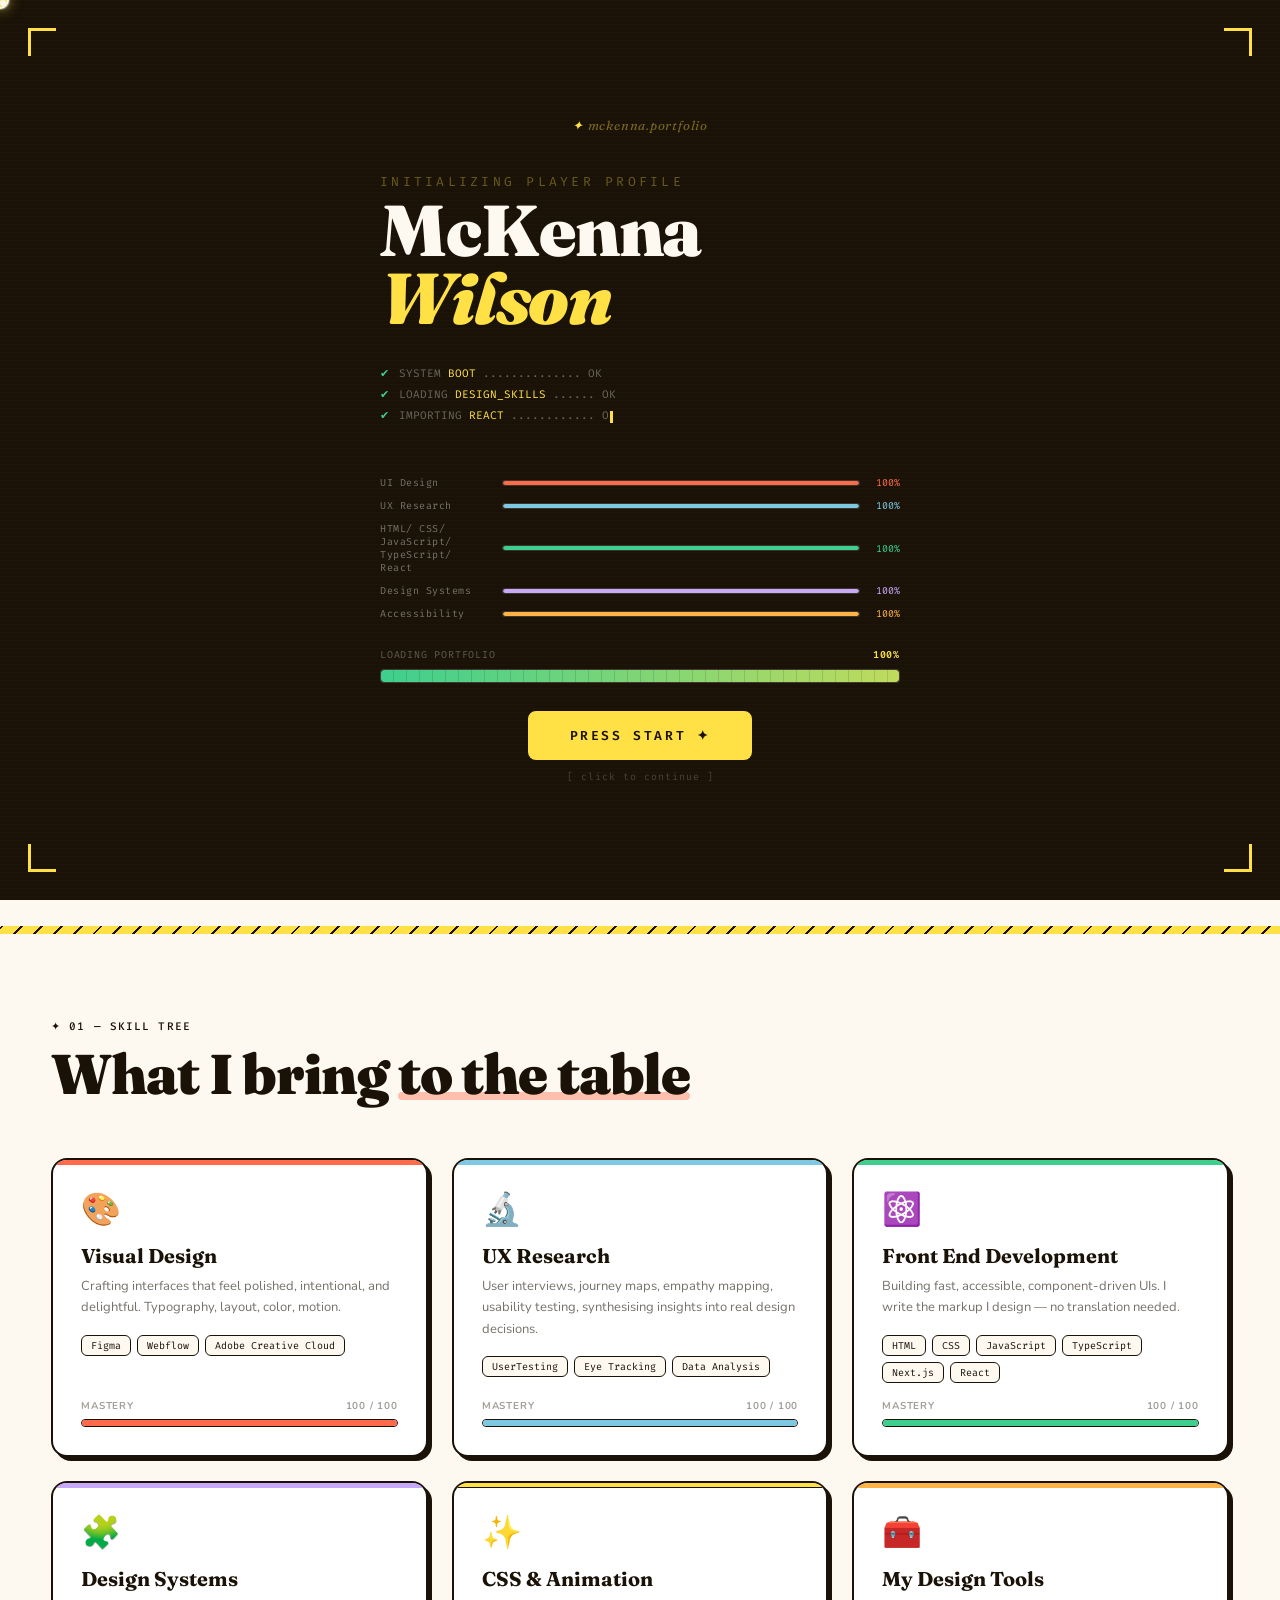
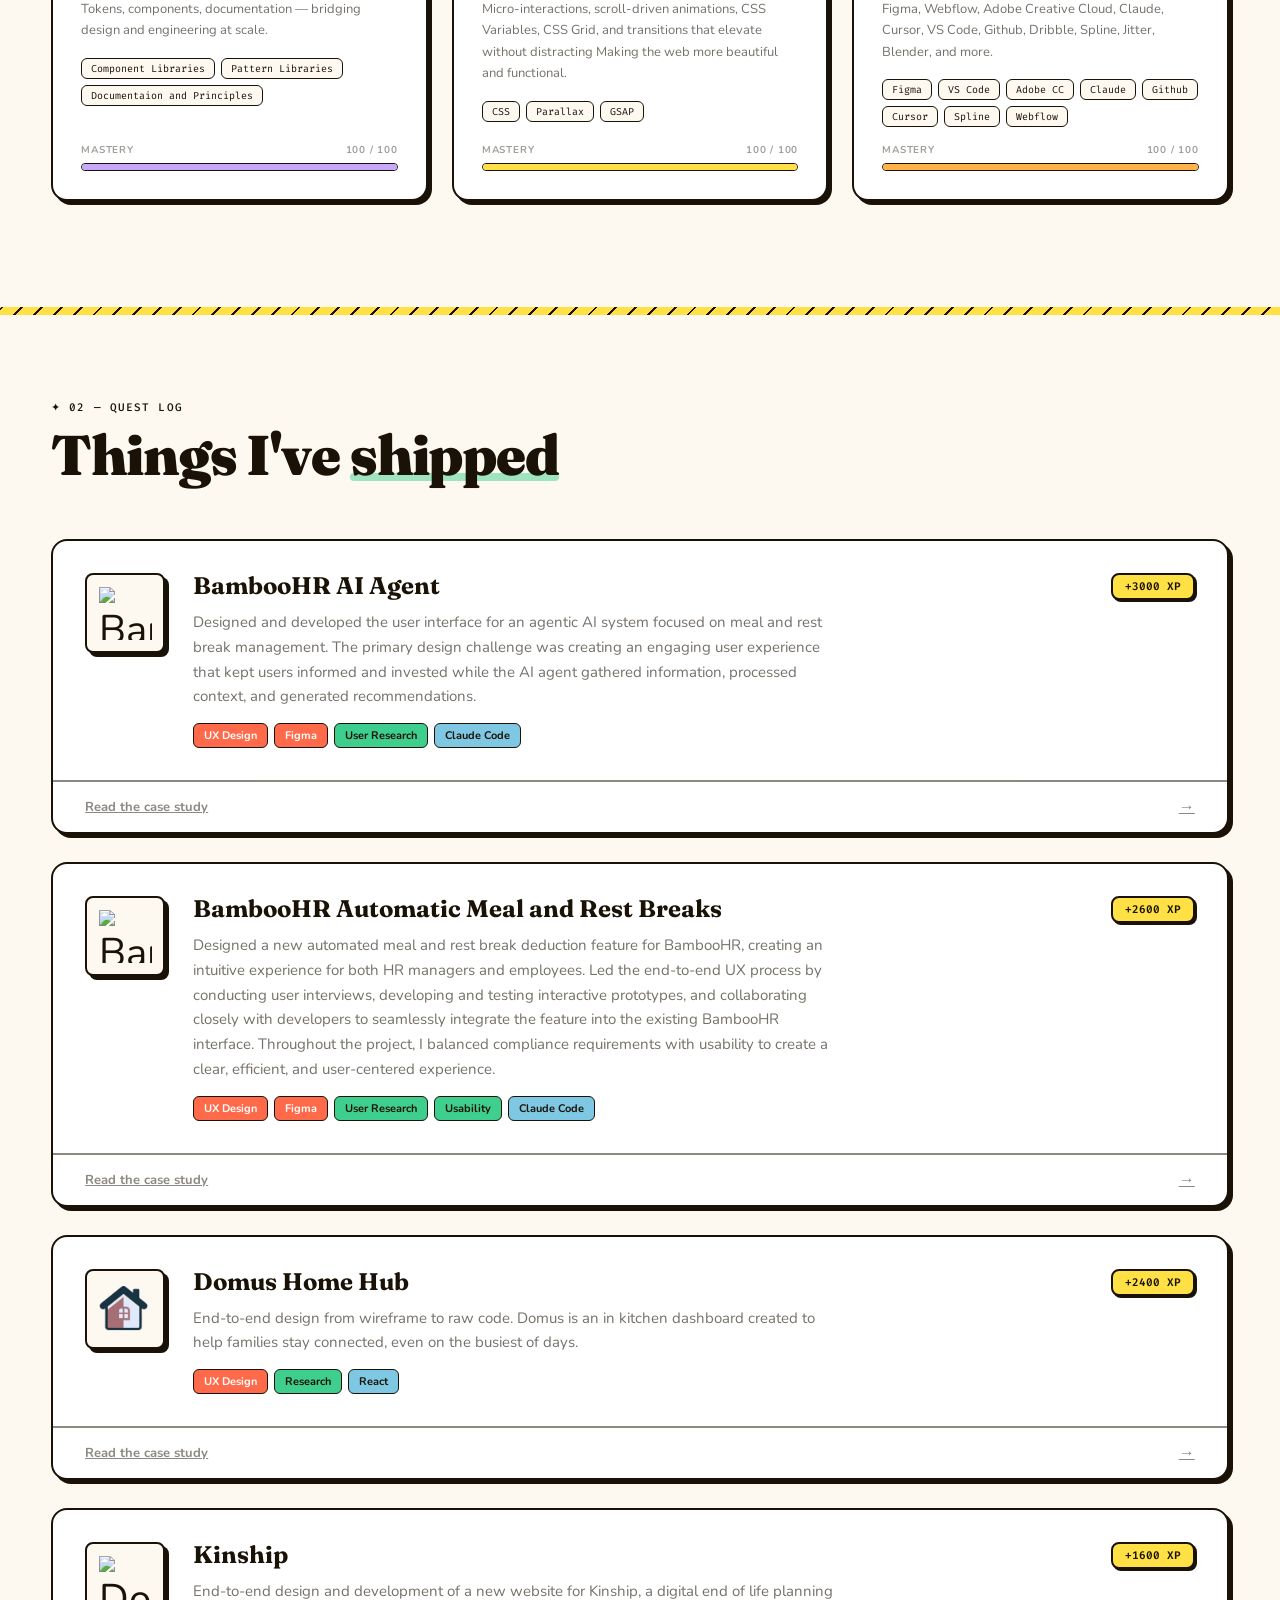
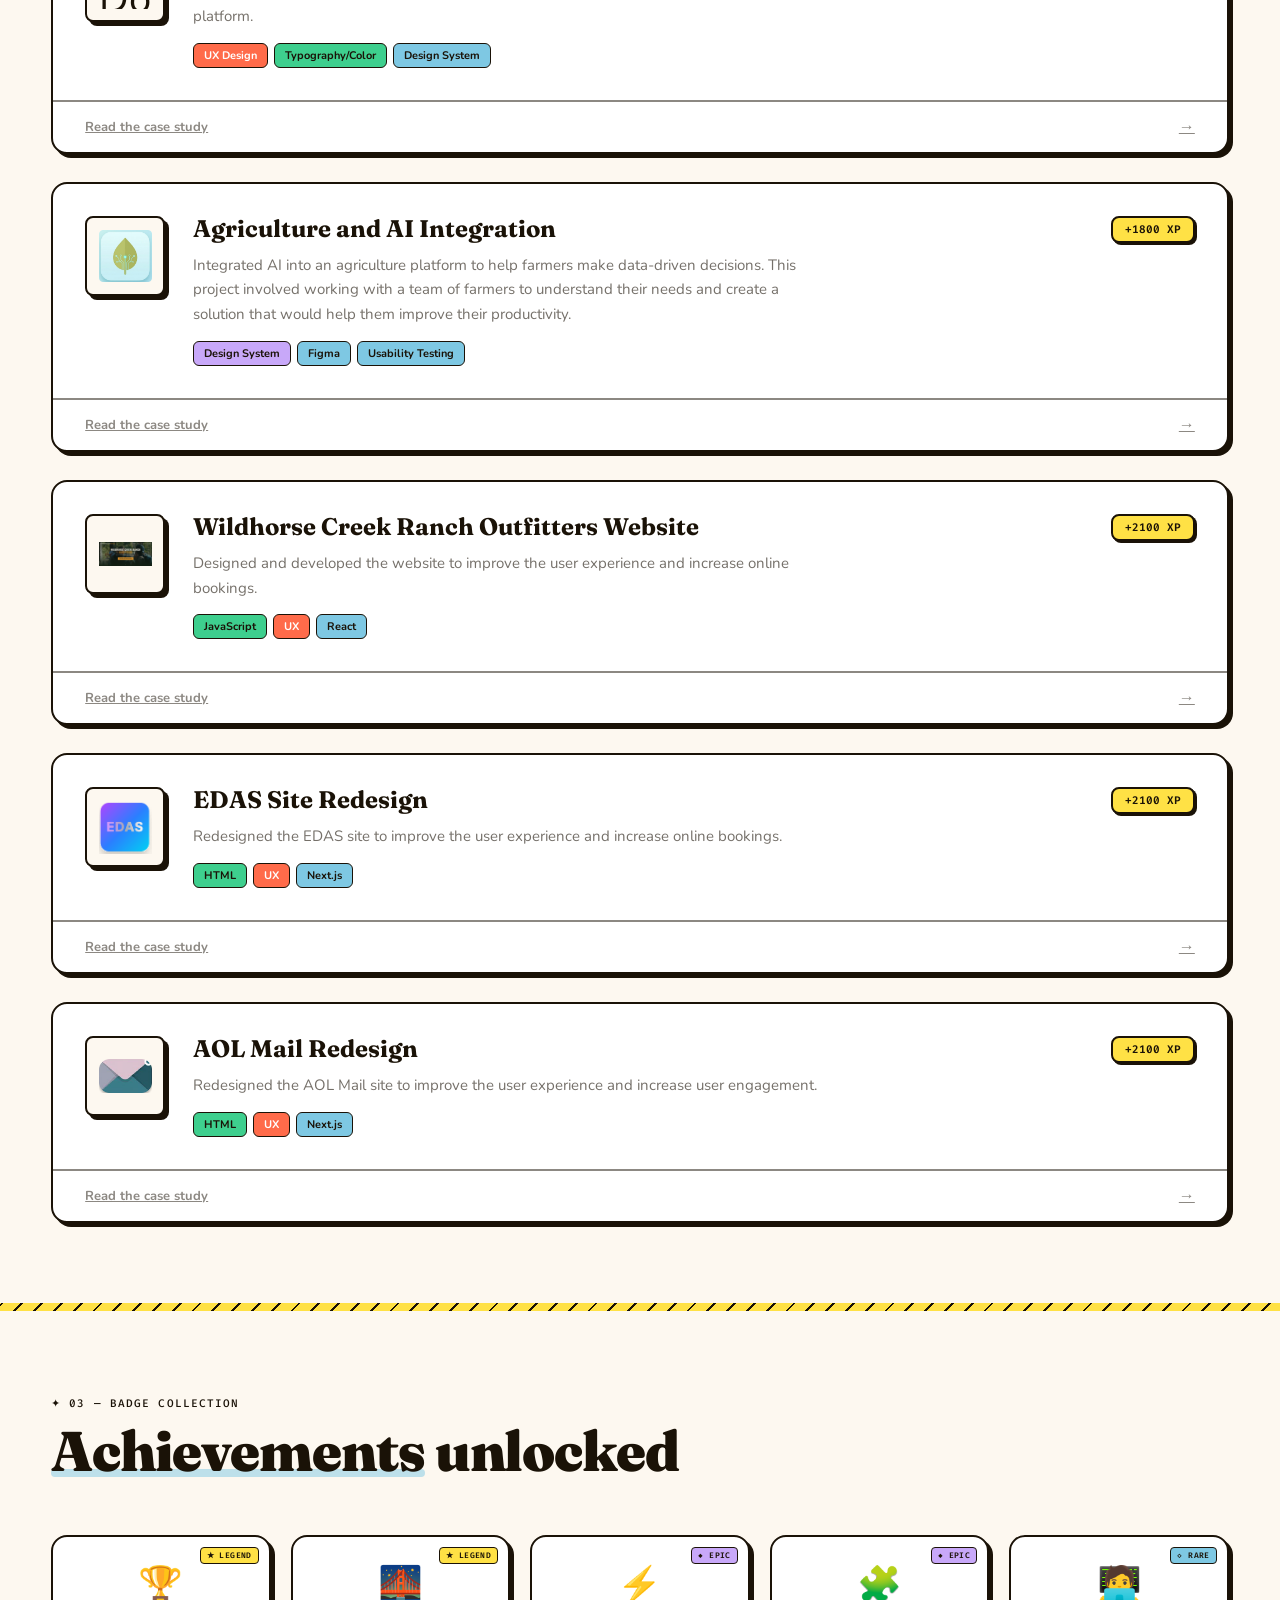
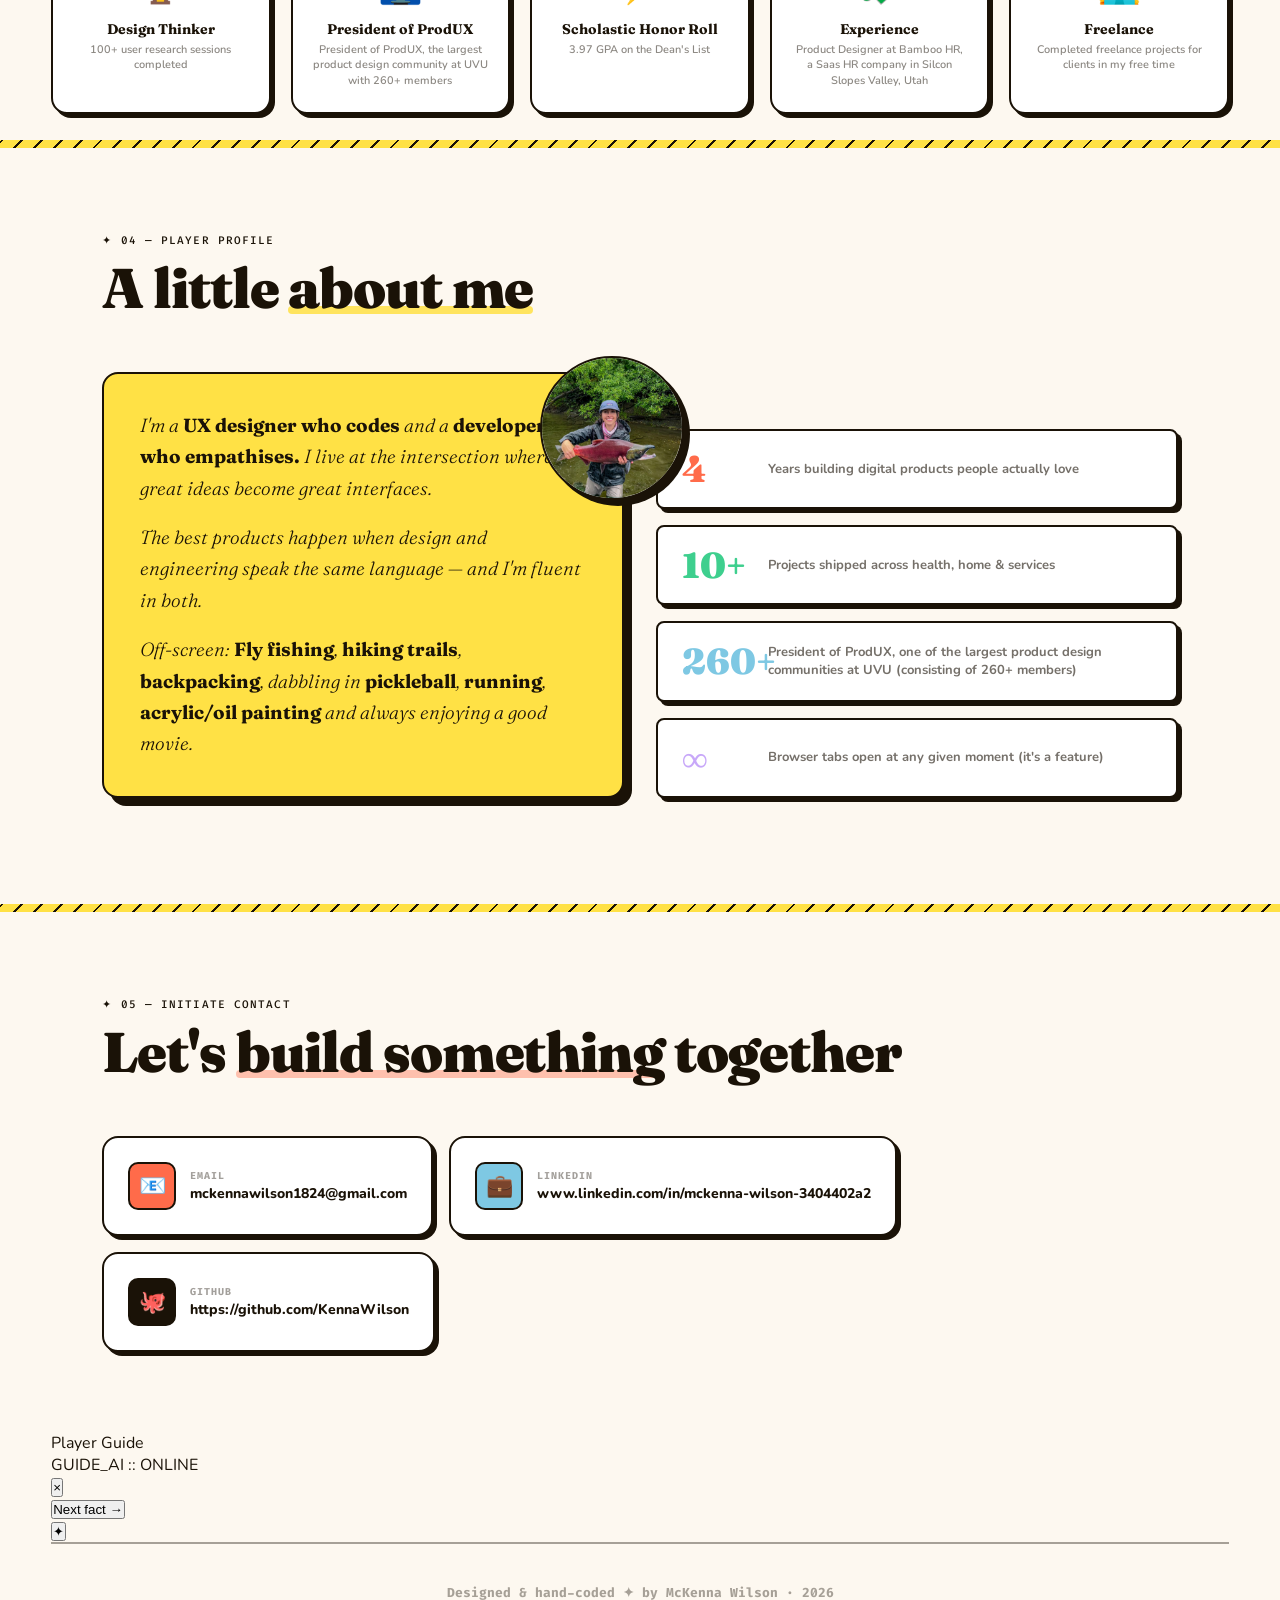
==== commit d4a88816: "changed bottom nav" ====
--- a/index.html
+++ b/index.html
@@ -1,1104 +1,2756 @@
 <!DOCTYPE html>
 <html lang="en">
+
 <head>
-<meta charset="UTF-8">
-<meta name="viewport" content="width=device-width, initial-scale=1.0">
-<title>✦ McKenna Wilson — Design Engineer</title>
-<link rel="icon" type="image/x-icon" href="assets/favicon.ico">
-<link rel="icon" type="image/png" sizes="32x32" href="assets/favicon-32x32.png">
-<link rel="icon" type="image/png" sizes="16x16" href="assets/favicon-16x16.png">
-<link rel="apple-touch-icon" sizes="180x180" href="assets/apple-touch-icon.png">
-<link rel="preconnect" href="https://fonts.googleapis.com">
-<link href="https://fonts.googleapis.com/css2?family=Fraunces:ital,opsz,wght@0,9..144,300;0,9..144,700;0,9..144,900;1,9..144,300;1,9..144,700&family=Nunito:wght@400;600;700;800;900&family=Fira+Code:wght@400;500&display=swap" rel="stylesheet">
-<style>
-:root {
-  --cream: #fdf8f0;
-  --ink: #1a1207;
-  --coral: #ff6b4a;
-  --mint: #3ecf8e;
-  --lemon: #ffe145;
-  --sky: #7ec8e3;
-  --lilac: #c8a8f9;
-  --peach: #ffb347;
-  --rose: #ff8fa3;
-  --border-w: 2.5px;
-  --radius: 16px;
-  --radius-sm: 8px;
-  --shadow: 4px 4px 0px var(--ink);
-  --shadow-lg: 6px 6px 0px var(--ink);
-  --shadow-xl: 8px 8px 0px var(--ink);
-  --display: 'Fraunces', serif;
-  --sans: 'Nunito', sans-serif;
-  --mono: 'Fira Code', monospace;
-}
-*, *::before, *::after { box-sizing: border-box; margin: 0; padding: 0; }
-html { scroll-behavior: smooth; }
-body { background: var(--cream); color: var(--ink); font-family: var(--sans); overflow-x: hidden; cursor: none; }
-
-/* Cursor */
-.cursor { width: 18px; height: 18px; background: var(--coral); border-radius: 50%; position: fixed; pointer-events: none; z-index: 9999; transition: transform 0.15s, background 0.2s; mix-blend-mode: multiply; }
-.cursor-dot { width: 6px; height: 6px; background: var(--ink); border-radius: 50%; position: fixed; pointer-events: none; z-index: 10000; }
-
-/* Doodle BG */
-.doodle-bg { position: fixed; inset: 0; pointer-events: none; z-index: 0; overflow: hidden; opacity: 0.055; }
-.doodle-bg svg { width: 100%; height: 100%; }
-
-/* Progress bar */
-.progress-bar { position: fixed; top: 0; left: 0; right: 0; height: 5px; z-index: 900; background: repeating-linear-gradient(90deg, var(--coral) 0%, var(--lemon) 25%, var(--mint) 50%, var(--sky) 75%, var(--lilac) 100%); transform-origin: left; transform: scaleX(0); transition: transform 0.1s linear; }
-
-/* Nav */
-nav { position: fixed; top: 0; left: 0; right: 0; z-index: 500; padding: 14px 40px; display: flex; align-items: center; justify-content: space-between; background: var(--cream); border-bottom: var(--border-w) solid var(--ink); }
-.nav-logo { font-family: var(--display); font-size: 22px; font-weight: 900; font-style: italic; color: var(--ink); text-decoration: none; display: flex; align-items: center; gap: 8px; }
-.nav-logo .logo-badge { background: var(--lemon); border: var(--border-w) solid var(--ink); border-radius: 6px; padding: 2px 8px; font-size: 11px; font-family: var(--mono); font-style: normal; font-weight: 500; box-shadow: 2px 2px 0 var(--ink); }
-.nav-links { display: flex; gap: 6px; }
-.nav-links a { font-size: 13px; font-weight: 700; color: var(--ink); text-decoration: none; padding: 6px 14px; border-radius: 100px; border: var(--border-w) solid transparent; transition: all 0.15s; }
-.nav-links a:hover { background: var(--lemon); border-color: var(--ink); box-shadow: var(--shadow); transform: translateY(-2px); }
-.nav-links .resume-btn { background: var(--coral); color: #fff; border-color: var(--ink); box-shadow: var(--shadow); }
-.nav-links .resume-btn:hover { background: #ff5c39; color: var(--ink); border-color: var(--ink); box-shadow: var(--shadow-lg); transform: translateY(-2px); }
-.nav-score { display: flex; align-items: center; gap: 8px; font-family: var(--mono); font-size: 12px; background: var(--ink); color: var(--lemon); padding: 6px 14px; border-radius: 100px; }
-.nav-score .star { animation: spinStar 4s linear infinite; display: inline-block; }
-@keyframes spinStar { to { transform: rotate(360deg); } }
-
-/* Hero */
-.hero { min-height: 100vh; display: flex; align-items: center; padding: 120px 60px 80px; position: relative; z-index: 1; gap: 60px; }
-.hero-text { flex: 1; }
-.hero-eyebrow { display: inline-flex; align-items: center; gap: 8px; background: var(--mint); border: var(--border-w) solid var(--ink); border-radius: 100px; padding: 6px 16px; font-size: 12px; font-weight: 800; text-transform: uppercase; letter-spacing: 0.08em; box-shadow: var(--shadow); margin-bottom: 28px; }
-.hero-eyebrow .dot { width: 8px; height: 8px; background: var(--ink); border-radius: 50%; animation: pulse 1.5s ease-in-out infinite; }
-@keyframes pulse { 0%,100%{transform:scale(1)} 50%{transform:scale(1.5)} }
-.hero-name { font-family: var(--display); font-size: clamp(56px, 8vw, 100px); font-weight: 900; line-height: 0.9; letter-spacing: -0.03em; margin-bottom: 20px; }
-.hero-name em { font-style: italic; color: var(--coral); position: relative; }
-.hero-name em::after { content: ''; position: absolute; left: 0; bottom: 4px; right: 0; height: 7px; background: var(--lemon); z-index: -1; transform: rotate(-1deg); }
-.hero-role { font-size: 17px; font-weight: 600; opacity: 0.6; margin-bottom: 32px; line-height: 1.65; max-width: 440px; }
-.hero-tags { display: flex; flex-wrap: wrap; gap: 8px; margin-bottom: 40px; }
-.htag { font-size: 12px; font-weight: 700; padding: 6px 14px; border-radius: 8px; border: var(--border-w) solid var(--ink); box-shadow: 3px 3px 0 var(--ink); transition: transform 0.15s, box-shadow 0.15s; cursor: none; }
-.htag:hover { transform: translate(-2px,-2px); box-shadow: 5px 5px 0 var(--ink); }
-.htag-1 { background: var(--coral); color: #fff; }
-.htag-2 { background: var(--sky); }
-.htag-3 { background: var(--lemon); }
-.htag-4 { background: var(--lilac); }
-.htag-5 { background: var(--mint); }
-.hero-btns { display: flex; gap: 12px; flex-wrap: wrap; }
-
-/* Buttons */
-.btn { font-family: var(--sans); font-weight: 800; font-size: 14px; padding: 14px 28px; border-radius: 12px; border: var(--border-w) solid var(--ink); box-shadow: var(--shadow); cursor: none; text-decoration: none; transition: all 0.15s; display: inline-block; }
-.btn:hover { transform: translate(-2px,-2px); box-shadow: var(--shadow-lg); }
-.btn:active { transform: translate(2px,2px); box-shadow: 2px 2px 0 var(--ink); }
-.btn-fill { background: var(--ink); color: var(--lemon); }
-.btn-outline { background: var(--cream); color: var(--ink); }
-
-/* Hero visual cards */
-.hero-visual { flex-shrink: 0; width: 420px; position: relative; height: 380px; display: none; }
-@media(min-width:1000px){ .hero-visual { display: block; } }
-.hero-photo {
-  position: absolute;
-  top: 26px;
-  left: -80px;
-  width: 190px;
-  height: 190px;
-  border-radius: 50%;
-  border: var(--border-w) solid var(--ink);
-  box-shadow: var(--shadow-lg);
-  overflow: hidden;
-  background: #fff;
-  z-index: 1;
-}
-.hero-photo img {
-  width: 100%;
-  height: 100%;
-  object-fit: cover;
-  display: block;
-}
-.vis-card { position: absolute; border: var(--border-w) solid var(--ink); border-radius: var(--radius); padding: 20px; width: 220px; box-shadow: var(--shadow-xl); z-index: 2; }
-.vis-card-1 { top: 0; left: 96px; transform: rotate(3deg); background: var(--lemon); }
-.vis-card-2 { top: 90px; left: 38px; transform: rotate(-4deg); background: var(--lilac); }
-.vis-card-3 { top: 180px; left: 150px; transform: rotate(2deg); background: var(--sky); }
-.vis-card .vc-label { font-size: 9px; font-weight: 800; text-transform: uppercase; letter-spacing: 0.12em; opacity: 0.45; margin-bottom: 6px; font-family: var(--mono); }
-.vis-card .vc-title { font-size: 15px; font-weight: 800; margin-bottom: 10px; }
-.vis-card .vc-bar { height: 6px; background: rgba(0,0,0,0.1); border-radius: 3px; border: 1.5px solid var(--ink); overflow: hidden; margin-bottom: 5px; }
-.vis-card .vc-fill { height: 100%; border-radius: 2px; background: var(--ink); animation: fillBar 1.8s ease forwards; }
-@keyframes fillBar { from{width:0} }
-
-/* Section wrapper */
-.section-wrap { position: relative; z-index: 1; max-width: 1140px; margin: 0 auto; padding: 80px 40px; }
-.section-label { display: inline-flex; align-items: center; gap: 8px; font-family: var(--mono); font-size: 11px; font-weight: 500; opacity: 0.4; text-transform: uppercase; letter-spacing: 0.1em; margin-bottom: 12px; }
-.section-title { font-family: var(--display); font-size: clamp(34px, 5vw, 56px); font-weight: 900; line-height: 1; letter-spacing: -0.02em; margin-bottom: 48px; }
-.section-title span { display: inline-block; position: relative; }
-.section-title span::after { content: ''; position: absolute; bottom: 2px; left: 0; right: 0; height: 8px; z-index: -1; border-radius: 4px; }
-.ul-coral span::after { background: var(--coral); opacity: 0.4; }
-.ul-mint  span::after { background: var(--mint);  opacity: 0.5; }
-.ul-sky   span::after { background: var(--sky);   opacity: 0.5; }
-.ul-lemon span::after { background: var(--lemon); opacity: 0.85; }
-
-/* Stripe band */
-.stripe-band { background: repeating-linear-gradient(-45deg, var(--lemon), var(--lemon) 12px, var(--ink) 12px, var(--ink) 14px); height: 8px; position: relative; z-index: 1; }
-.stripe-band.full-bleed {
-  width: 100vw;
-  margin-left: calc(50% - 50vw);
-  margin-top: 26px;
-}
-
-/* Skills */
-.skills-grid { display: grid; grid-template-columns: repeat(auto-fill, minmax(260px, 1fr)); gap: 20px; }
-.skill-card { background: #fff; border: var(--border-w) solid var(--ink); border-radius: var(--radius); padding: 28px; box-shadow: var(--shadow); transition: transform 0.15s, box-shadow 0.15s; cursor: none; position: relative; overflow: hidden; }
-.skill-card:hover { transform: translate(-3px,-3px); box-shadow: var(--shadow-xl); }
-.skill-card::before { content: ''; position: absolute; top: 0; left: 0; right: 0; height: 5px; }
-.sc-1::before { background: var(--coral); }
-.sc-2::before { background: var(--sky); }
-.sc-3::before { background: var(--mint); }
-.sc-4::before { background: var(--lilac); }
-.sc-5::before { background: var(--lemon); border-bottom: 1.5px solid var(--ink); }
-.sc-6::before { background: var(--peach); }
-.skill-card .sc-icon { font-size: 32px; margin-bottom: 12px; display: block; }
-.skill-card .sc-title { font-family: var(--display); font-size: 20px; font-weight: 700; margin-bottom: 8px; }
-.skill-card .sc-desc { font-size: 13px; line-height: 1.65; opacity: 0.6; margin-bottom: 16px; }
-.skill-card .sc-tools { display: flex; flex-wrap: wrap; gap: 6px; }
-.tool-chip { font-family: var(--mono); font-size: 10px; padding: 3px 9px; border-radius: 6px; border: 1.5px solid var(--ink); background: var(--cream); }
-.sc-xp { margin-top: 16px; }
-.sc-xp-label { display: flex; justify-content: space-between; font-size: 10px; font-weight: 700; text-transform: uppercase; letter-spacing: 0.08em; opacity: 0.4; margin-bottom: 6px; }
-.sc-xp-track { height: 8px; background: rgba(0,0,0,0.06); border-radius: 4px; border: 1.5px solid var(--ink); overflow: hidden; }
-.sc-xp-fill { height: 100%; border-radius: 2px; width: 0; transition: width 1.4s cubic-bezier(.16,1,.3,1); }
-
-/* Projects */
-.projects-list { display: flex; flex-direction: column; gap: 28px; }
-.project-card { background: #fff; border: var(--border-w) solid var(--ink); border-radius: var(--radius); overflow: hidden; box-shadow: var(--shadow); transition: transform 0.15s, box-shadow 0.15s; cursor: none; }
-.project-card:hover { transform: translate(-3px,-3px); box-shadow: var(--shadow-xl); }
-.pc-top { display: flex; gap: 28px; padding: 32px; align-items: flex-start; }
-.pc-emoji { font-size: 40px; width: 80px; height: 80px; display: flex; align-items: center; justify-content: center; border-radius: var(--radius-sm); border: var(--border-w) solid var(--ink); box-shadow: var(--shadow); flex-shrink: 0; background: var(--cream); transition: transform 0.3s cubic-bezier(.34,1.56,.64,1); }
-.pc-emoji img { width: 70%; height: 70%; object-fit: contain; display: block; }
-.project-card:hover .pc-emoji { transform: rotate(-8deg) scale(1.1); }
-.pc-info { flex: 1; }
-.pc-header { display: flex; align-items: flex-start; justify-content: space-between; gap: 16px; margin-bottom: 10px; }
-.pc-title { font-family: var(--display); font-size: 24px; font-weight: 700; line-height: 1.1; }
-.pc-xp-badge { background: var(--lemon); border: var(--border-w) solid var(--ink); border-radius: 8px; padding: 4px 12px; font-family: var(--mono); font-size: 11px; font-weight: 600; white-space: nowrap; box-shadow: 2px 2px 0 var(--ink); flex-shrink: 0; }
-.pc-desc { font-size: 14px; line-height: 1.65; opacity: 0.6; margin-bottom: 14px; max-width: 560px; }
-.pc-tags { display: flex; gap: 6px; flex-wrap: wrap; }
-.pc-tag { font-size: 11px; font-weight: 700; padding: 4px 10px; border-radius: 6px; border: 1.5px solid var(--ink); }
-.pct-ux  { background: var(--coral); color: #fff; }
-.pct-dev { background: var(--sky); }
-.pct-ds  { background: var(--lilac); }
-.pct-res { background: var(--mint); }
-.pc-expand-btn { width: 100%; background: none; border: none; border-top: var(--border-w) solid var(--ink); padding: 14px 32px; text-align: left; font-family: var(--sans); font-size: 13px; font-weight: 700; cursor: none; display: flex; align-items: center; justify-content: space-between; color: var(--ink); opacity: 0.5; transition: opacity 0.2s, background 0.2s; }
-.pc-expand-btn:hover { opacity: 1; background: var(--cream); }
-.pc-chevron { transition: transform 0.3s; font-size: 16px; }
-.pc-expand-btn.open .pc-chevron { transform: rotate(180deg); }
-.pc-details { display: none; padding: 28px 32px; border-top: var(--border-w) dashed rgba(0,0,0,0.1); background: var(--cream); }
-.pc-details.open { display: grid; grid-template-columns: 1fr 1fr 1fr; gap: 16px; animation: openDown 0.3s ease; }
-@keyframes openDown { from{opacity:0;transform:translateY(-8px)} to{opacity:1;transform:translateY(0)} }
-.pcd-block { background: #fff; border: var(--border-w) solid var(--ink); border-radius: var(--radius-sm); padding: 16px; box-shadow: 3px 3px 0 var(--ink); }
-.pcd-label { font-size: 9px; font-weight: 800; text-transform: uppercase; letter-spacing: 0.12em; opacity: 0.4; margin-bottom: 6px; font-family: var(--mono); }
-.pcd-value { font-size: 13px; line-height: 1.55; font-weight: 600; }
-
-/* Achievements */
-.ach-grid { display: grid; grid-template-columns: repeat(auto-fill, minmax(180px, 1fr)); gap: 16px; }
-.ach-card { background: #fff; border: var(--border-w) solid var(--ink); border-radius: var(--radius); padding: 24px 20px; text-align: center; box-shadow: var(--shadow); transition: transform 0.15s, box-shadow 0.15s; cursor: none; position: relative; }
-.ach-card:not(.locked):hover { transform: translate(-3px,-3px) rotate(-1.5deg); box-shadow: var(--shadow-xl); }
-.ach-card.locked { opacity: 0.28; filter: grayscale(1); }
-.ach-icon { font-size: 36px; display: block; margin-bottom: 10px; }
-.ach-name { font-family: var(--display); font-size: 14px; font-weight: 700; margin-bottom: 4px; }
-.ach-desc { font-size: 11px; opacity: 0.5; line-height: 1.4; font-weight: 600; }
-.ach-rarity { position: absolute; top: 10px; right: 10px; font-family: var(--mono); font-size: 8px; font-weight: 600; padding: 2px 6px; border-radius: 4px; text-transform: uppercase; letter-spacing: 0.05em; }
-.r-legendary { background: var(--lemon); border: 1.5px solid var(--ink); }
-.r-epic      { background: var(--lilac); border: 1.5px solid var(--ink); }
-.r-rare      { background: var(--sky);   border: 1.5px solid var(--ink); }
-
-/* About */
-.about-grid { display: grid; grid-template-columns: 1fr 1fr; gap: 28px; position: relative; }
-@media(max-width:700px){ .about-grid { grid-template-columns: 1fr; } }
-.about-blurb { background: var(--lemon); border: var(--border-w) solid var(--ink); border-radius: var(--radius); padding: 36px; box-shadow: var(--shadow-xl); }
-.about-blurb p { font-family: var(--display); font-size: 19px; font-weight: 300; font-style: italic; line-height: 1.65; margin-bottom: 18px; }
-.about-blurb p:last-child { margin-bottom: 0; }
-.about-blurb p strong { font-weight: 700; font-style: normal; }
-.about-photo {
-  position: absolute;
-  top: -16px;
-  left: calc(50% - 100px);
-  width: 144px;
-  height: 144px;
-  border-radius: 50%;
-  overflow: hidden;
-  border: var(--border-w) solid var(--ink);
-  box-shadow: var(--shadow-lg);
-  z-index: 4;
-  background: #fff;
-}
-.about-photo img {
-  width: 100%;
-  height: 100%;
-  object-fit: cover;
-  display: block;
-}
-@media(max-width:900px){
-  .about-photo {
-    width: 124px;
-    height: 124px;
-    left: calc(50% - 62px);
-  }
-}
-@media(max-width:700px){
-  .about-photo {
-    position: static;
-    margin: 0 auto 12px;
-  }
-}
-.about-stats { display: flex; flex-direction: column; gap: 16px; align-self: end; }
-.astat { background: #fff; border: var(--border-w) solid var(--ink); border-radius: var(--radius-sm); padding: 20px 24px; box-shadow: var(--shadow); display: flex; align-items: center; gap: 16px; transition: transform 0.15s, box-shadow 0.15s; cursor: none; }
-.astat:hover { transform: translate(-2px,-2px); box-shadow: var(--shadow-lg); }
-.astat-num { font-family: var(--display); font-size: 36px; font-weight: 900; line-height: 1; min-width: 70px; }
-.astat-text { font-size: 13px; font-weight: 700; opacity: 0.6; line-height: 1.4; }
-
-/* Contact */
-.contact-grid { display: flex; flex-wrap: wrap; gap: 16px; align-items: stretch; }
-.contact-card { background: #fff; border: var(--border-w) solid var(--ink); border-radius: var(--radius); padding: 24px; display: inline-flex; align-items: center; gap: 14px; text-decoration: none; color: var(--ink); box-shadow: var(--shadow); transition: transform 0.15s, box-shadow 0.15s; cursor: none; width: fit-content; max-width: 100%; min-width: 280px; flex: 0 1 auto; }
-.contact-card:hover { transform: translate(-3px,-3px); box-shadow: var(--shadow-xl); }
-.cc-icon { font-size: 22px; width: 48px; height: 48px; display: flex; align-items: center; justify-content: center; border: var(--border-w) solid var(--ink); border-radius: 10px; flex-shrink: 0; }
-.cc-label { font-size: 10px; font-weight: 800; text-transform: uppercase; letter-spacing: 0.1em; opacity: 0.4; margin-bottom: 2px; font-family: var(--mono); }
-.cc-value { font-size: 14px; font-weight: 800; overflow-wrap: anywhere; word-break: break-word; }
-.cc-1 .cc-icon { background: var(--coral); }
-.cc-2 .cc-icon { background: var(--sky); }
-.cc-3 .cc-icon { background: var(--ink); color: #fff; }
-.cc-4 .cc-icon { background: var(--rose); }
-
-/* Toast */
-.toast { position: fixed; bottom: 28px; right: 28px; background: var(--ink); color: var(--lemon); border-radius: var(--radius); padding: 16px 20px; display: flex; align-items: center; gap: 12px; z-index: 800; transform: translateY(100px) rotate(2deg); opacity: 0; transition: all 0.5s cubic-bezier(.34,1.56,.64,1); box-shadow: var(--shadow-xl); border: var(--border-w) solid var(--ink); max-width: 300px; }
-.toast.show { transform: translateY(0) rotate(0deg); opacity: 1; }
-.toast-icon { font-size: 28px; flex-shrink: 0; }
-.toast-title { font-size: 13px; font-weight: 800; margin-bottom: 2px; }
-.toast-sub { font-size: 11px; opacity: 0.65; font-weight: 600; color: var(--cream); }
-
-/* Footer */
-footer { position: relative; z-index: 1; text-align: center; padding: 40px; border-top: var(--border-w) solid var(--ink); font-size: 13px; font-weight: 700; opacity: 0.38; font-family: var(--mono); }
-
-/* Reveal */
-.reveal { opacity: 0; transform: translateY(20px); transition: opacity 0.55s ease, transform 0.55s ease; }
-.reveal.in { opacity: 1; transform: translateY(0); }
-
-/* ── LOADER ── */
-#loader {
-  position: fixed; inset: 0; z-index: 9990;
-  background: var(--ink);
-  display: flex; flex-direction: column;
-  align-items: center; justify-content: center;
-  gap: 0;
-  overflow: hidden;
-  transition: opacity 0.6s ease, transform 0.6s cubic-bezier(.76,0,.24,1);
-}
-#loader.hide {
-  opacity: 0;
-  transform: translateY(-100%);
-  pointer-events: none;
-}
-
-/* scanlines on loader */
-#loader::before {
-  content: '';
-  position: absolute; inset: 0;
-  background: repeating-linear-gradient(0deg, transparent, transparent 3px, rgba(255,255,255,0.015) 3px, rgba(255,255,255,0.015) 4px);
-  pointer-events: none; z-index: 1;
-}
-
-/* corner decorations */
-.ld-corner {
-  position: absolute;
-  width: 28px; height: 28px;
-  border-color: var(--lemon);
-  border-style: solid;
-  opacity: 0;
-  animation: cornerFade 0.4s ease 0.2s forwards;
-}
-.ld-corner-tl { top: 28px; left: 28px; border-width: 3px 0 0 3px; }
-.ld-corner-tr { top: 28px; right: 28px; border-width: 3px 3px 0 0; }
-.ld-corner-bl { bottom: 28px; left: 28px; border-width: 0 0 3px 3px; }
-.ld-corner-br { bottom: 28px; right: 28px; border-width: 0 3px 3px 0; }
-@keyframes cornerFade { to { opacity: 1; } }
-
-/* main loader content */
-.ld-inner {
-  position: relative; z-index: 2;
-  width: min(520px, 90vw);
-  display: flex; flex-direction: column;
-  gap: 0;
-}
-
-/* logo mark */
-.ld-logo {
-  font-family: var(--display);
-  font-size: 13px;
-  font-style: italic;
-  color: var(--lemon);
-  opacity: 0;
-  letter-spacing: 0.06em;
-  margin-bottom: 40px;
-  text-align: center;
-  animation: ldFadeUp 0.5s ease 0.3s forwards;
-}
-.ld-logo span { color: rgba(255,225,69,0.4); }
-
-/* big title */
-.ld-title {
-  font-family: var(--mono);
-  font-size: clamp(11px, 1.5vw, 13px);
-  color: rgba(255,225,69,0.35);
-  letter-spacing: 0.25em;
-  text-transform: uppercase;
-  margin-bottom: 6px;
-  opacity: 0;
-  animation: ldFadeUp 0.4s ease 0.5s forwards;
-}
-
-.ld-name {
-  font-family: var(--display);
-  font-size: clamp(42px, 8vw, 72px);
-  font-weight: 900;
-  color: var(--cream);
-  line-height: 0.95;
-  letter-spacing: -0.02em;
-  margin-bottom: 32px;
-  opacity: 0;
-  animation: ldFadeUp 0.5s cubic-bezier(.16,1,.3,1) 0.65s forwards;
-}
-.ld-name em { font-style: italic; color: var(--lemon); }
-
-@keyframes ldFadeUp {
-  from { opacity: 0; transform: translateY(12px); }
-  to   { opacity: 1; transform: translateY(0); }
-}
-
-/* boot log */
-.ld-log {
-  font-family: var(--mono);
-  font-size: 11px;
-  color: rgba(255,255,255,0.35);
-  line-height: 1.9;
-  margin-bottom: 24px;
-  min-height: 88px;
-}
-.ld-log-line {
-  opacity: 0;
-  transform: translateX(-6px);
-  transition: opacity 0.25s ease, transform 0.25s ease;
-  white-space: nowrap;
-  overflow: hidden;
-}
-.ld-log-line.show { opacity: 1; transform: translateX(0); }
-.ld-log-line .ok  { color: var(--mint); margin-right: 10px; }
-.ld-log-line .warn{ color: var(--peach); margin-right: 10px; }
-.ld-log-line .key { color: var(--lemon); }
-.ld-log-text { display: inline; }
-.ld-cursor {
-  display: inline-block;
-  color: var(--lemon);
-  font-size: 10px;
-  vertical-align: middle;
-  animation: cursorBlink 0.6s step-end infinite;
-  margin-left: 1px;
-}
-@keyframes cursorBlink { 0%,100%{opacity:1} 50%{opacity:0} }
-
-/* stat bars */
-.ld-stats {
-  display: flex; flex-direction: column; gap: 10px;
-  margin-bottom: 28px;
-  opacity: 0;
-  animation: ldFadeUp 0.4s ease 1s forwards;
-}
-.ld-stat-row {
-  display: flex; align-items: center; gap: 12px;
-}
-.ld-stat-label {
-  font-family: var(--mono);
-  font-size: 10px;
-  color: rgba(255,255,255,0.4);
-  width: 110px;
-  flex-shrink: 0;
-  letter-spacing: 0.05em;
-}
-.ld-stat-track {
-  flex: 1; height: 6px;
-  background: rgba(255,255,255,0.07);
-  border-radius: 3px;
-  overflow: hidden;
-  border: 1px solid rgba(255,255,255,0.08);
-}
-.ld-stat-fill {
-  height: 100%; width: 0; border-radius: 3px;
-  transition: width 0.9s cubic-bezier(.16,1,.3,1);
-}
-.ld-stat-val {
-  font-family: var(--mono); font-size: 10px;
-  width: 28px; text-align: right;
-  flex-shrink: 0;
-}
-
-/* progress bar area */
-.ld-progress-wrap {
-  opacity: 0;
-  animation: ldFadeUp 0.4s ease 1.1s forwards;
-}
-.ld-progress-label {
-  display: flex; justify-content: space-between;
-  font-family: var(--mono); font-size: 10px;
-  color: rgba(255,255,255,0.3);
-  margin-bottom: 8px;
-  letter-spacing: 0.08em;
-}
-.ld-progress-label .pct { color: var(--lemon); font-weight: 600; }
-.ld-bar-outer {
-  height: 14px;
-  background: rgba(255,255,255,0.06);
-  border: 1.5px solid rgba(255,255,255,0.12);
-  border-radius: 4px;
-  overflow: hidden;
-  position: relative;
-}
-.ld-bar-fill {
-  height: 100%;
-  width: 0%;
-  background: linear-gradient(90deg, var(--mint), var(--lemon), var(--coral));
-  background-size: 300% 100%;
-  border-radius: 3px;
-  transition: width 0.08s linear;
-  animation: barShimmer 2s linear infinite;
-}
-@keyframes barShimmer {
-  0%   { background-position: 0% 50%; }
-  100% { background-position: 100% 50%; }
-}
-/* block fill texture */
-.ld-bar-fill::after {
-  content: '';
-  position: absolute; inset: 0;
-  background: repeating-linear-gradient(90deg, transparent, transparent 12px, rgba(0,0,0,0.12) 12px, rgba(0,0,0,0.12) 13px);
-}
-
-/* enter button */
-.ld-enter {
-  margin-top: 28px;
-  text-align: center;
-  opacity: 0;
-  transition: opacity 0.5s ease;
-}
-.ld-enter.show { opacity: 1; }
-.ld-enter-btn {
-  font-family: var(--mono);
-  font-size: 13px;
-  font-weight: 600;
-  letter-spacing: 0.2em;
-  text-transform: uppercase;
-  background: var(--lemon);
-  color: var(--ink);
-  border: 2.5px solid var(--lemon);
-  border-radius: 8px;
-  padding: 14px 40px;
-  cursor: none;
-  box-shadow: 0 0 0 0 rgba(255,225,69,0.4);
-  animation: btnPulse 1.6s ease-in-out infinite;
-  transition: transform 0.15s, box-shadow 0.15s;
-}
-.ld-enter-btn:hover {
-  transform: scale(1.04);
-  box-shadow: 0 0 28px rgba(255,225,69,0.35);
-}
-@keyframes btnPulse {
-  0%,100% { box-shadow: 0 0 0 0 rgba(255,225,69,0.4); }
-  50%     { box-shadow: 0 0 0 10px rgba(255,225,69,0); }
-}
-.ld-enter-hint {
-  margin-top: 10px;
-  font-family: var(--mono);
-  font-size: 10px;
-  color: rgba(255,255,255,0.2);
-  letter-spacing: 0.1em;
-  animation: blink 1.2s step-end infinite;
-}
-@keyframes blink { 0%,100%{opacity:1} 50%{opacity:0} }
-</style>
+  <meta charset="UTF-8">
+  <meta name="viewport" content="width=device-width, initial-scale=1.0">
+  <title>✦ McKenna Wilson — UX Engineer</title>
+  <link rel="icon" type="image/x-icon" href="assets/favicon.ico">
+  <link rel="icon" type="image/png" sizes="32x32" href="assets/favicon-32x32.png">
+  <link rel="icon" type="image/png" sizes="16x16" href="assets/favicon-16x16.png">
+  <link rel="apple-touch-icon" sizes="180x180" href="assets/apple-touch-icon.png">
+  <link rel="preconnect" href="https://fonts.googleapis.com">
+  <link
+    href="https://fonts.googleapis.com/css2?family=Fraunces:ital,opsz,wght@0,9..144,300;0,9..144,700;0,9..144,900;1,9..144,300;1,9..144,700&family=Nunito:wght@400;600;700;800;900&family=Fira+Code:wght@400;500&display=swap"
+    rel="stylesheet">
+  <link rel="stylesheet" href="agent-guide.css">
+  <style>
+    :root {
+      --cream: #fdf8f0;
+      --ink: #1a1207;
+      --coral: #ff6b4a;
+      --mint: #3ecf8e;
+      --lemon: #ffe145;
+      --sky: #7ec8e3;
+      --lilac: #c8a8f9;
+      --peach: #ffb347;
+      --rose: #ff8fa3;
+      --border-w: 2.5px;
+      --radius: 16px;
+      --radius-sm: 8px;
+      --shadow: 4px 4px 0px var(--ink);
+      --shadow-lg: 6px 6px 0px var(--ink);
+      --shadow-xl: 8px 8px 0px var(--ink);
+      --display: 'Fraunces', serif;
+      --sans: 'Nunito', sans-serif;
+      --mono: 'Fira Code', monospace;
+      --content-max: 1140px;
+      --page-gutter: clamp(20px, 4vw, 80px);
+    }
+
+    *,
+    *::before,
+    *::after {
+      box-sizing: border-box;
+      margin: 0;
+      padding: 0;
+    }
+
+    html {
+      scroll-behavior: smooth;
+    }
+
+    body {
+      background: var(--cream);
+      color: var(--ink);
+      font-family: var(--sans);
+      overflow-x: hidden;
+      cursor: none;
+    }
+
+    /* Cursor */
+    .cursor {
+      width: 18px;
+      height: 18px;
+      background: var(--coral);
+      border-radius: 50%;
+      position: fixed;
+      pointer-events: none;
+      z-index: 9999;
+      transition: transform 0.15s, background 0.2s;
+      mix-blend-mode: multiply;
+    }
+
+    .cursor-dot {
+      width: 6px;
+      height: 6px;
+      background: var(--ink);
+      border-radius: 50%;
+      position: fixed;
+      pointer-events: none;
+      z-index: 10000;
+    }
+
+    #loader:not(.hide)~.cursor {
+      mix-blend-mode: normal;
+      background: var(--lemon);
+      border: 2px solid var(--cream);
+      box-shadow: 0 0 0 1px rgba(255, 255, 255, 0.35), 0 0 14px rgba(255, 225, 69, 0.55);
+    }
+
+    #loader:not(.hide)~.cursor-dot {
+      background: var(--cream);
+      box-shadow: 0 0 6px rgba(255, 248, 240, 0.9);
+    }
+
+    /* Doodle BG */
+    .doodle-bg {
+      position: fixed;
+      inset: 0;
+      pointer-events: none;
+      z-index: 0;
+      overflow: hidden;
+      opacity: 0.055;
+    }
+
+    .doodle-bg svg {
+      width: 100%;
+      height: 100%;
+    }
+
+    /* Progress bar */
+    .progress-bar {
+      position: fixed;
+      top: 0;
+      left: 0;
+      right: 0;
+      height: 5px;
+      z-index: 900;
+      background: repeating-linear-gradient(90deg, var(--coral) 0%, var(--lemon) 25%, var(--mint) 50%, var(--sky) 75%, var(--lilac) 100%);
+      transform-origin: left;
+      transform: scaleX(0);
+      transition: transform 0.1s linear;
+    }
+
+    /* Nav */
+    nav {
+      position: fixed;
+      top: 0;
+      left: 0;
+      right: 0;
+      z-index: 500;
+      padding: 14px var(--page-gutter);
+      display: flex;
+      align-items: center;
+      justify-content: space-between;
+      gap: 12px;
+      background: var(--cream);
+      border-bottom: var(--border-w) solid var(--ink);
+    }
+
+    .nav-logo {
+      font-family: var(--display);
+      font-size: 22px;
+      font-weight: 900;
+      font-style: italic;
+      color: var(--ink);
+      text-decoration: none;
+      display: flex;
+      align-items: center;
+      gap: 8px;
+      flex-shrink: 0;
+    }
+
+    .nav-logo .logo-badge {
+      background: var(--lemon);
+      border: var(--border-w) solid var(--ink);
+      border-radius: 6px;
+      padding: 2px 8px;
+      font-size: 11px;
+      font-family: var(--mono);
+      font-style: normal;
+      font-weight: 500;
+      box-shadow: 2px 2px 0 var(--ink);
+    }
+
+    .nav-actions {
+      display: flex;
+      align-items: center;
+      gap: 10px;
+      flex-shrink: 0;
+    }
+
+    .nav-toggle {
+      display: none;
+      width: 44px;
+      height: 44px;
+      border: var(--border-w) solid var(--ink);
+      border-radius: 10px;
+      background: var(--lemon);
+      box-shadow: var(--shadow);
+      cursor: none;
+      flex-direction: column;
+      align-items: center;
+      justify-content: center;
+      gap: 5px;
+      padding: 0;
+      flex-shrink: 0;
+      transition: transform 0.15s, box-shadow 0.15s;
+    }
+
+    .nav-toggle:hover {
+      transform: translate(-2px, -2px);
+      box-shadow: var(--shadow-lg);
+    }
+
+    .nav-toggle-bar {
+      display: block;
+      width: 20px;
+      height: 2.5px;
+      background: var(--ink);
+      border-radius: 2px;
+      transition: transform 0.25s ease, opacity 0.25s ease;
+    }
+
+    nav.menu-open .nav-toggle-bar:nth-child(1) {
+      transform: translateY(7.5px) rotate(45deg);
+    }
+
+    nav.menu-open .nav-toggle-bar:nth-child(2) {
+      opacity: 0;
+    }
+
+    nav.menu-open .nav-toggle-bar:nth-child(3) {
+      transform: translateY(-7.5px) rotate(-45deg);
+    }
+
+    .nav-menu {
+      display: contents;
+    }
+
+    .nav-links {
+      display: flex;
+      gap: 6px;
+      align-items: center;
+      flex: 1;
+      justify-content: center;
+    }
+
+    .nav-links a {
+      font-size: 13px;
+      font-weight: 700;
+      color: var(--ink);
+      text-decoration: none;
+      padding: 6px 14px;
+      border-radius: 100px;
+      border: var(--border-w) solid transparent;
+      transition: all 0.15s;
+    }
+
+    .nav-links a:hover {
+      background: var(--lemon);
+      border-color: var(--ink);
+      box-shadow: var(--shadow);
+      transform: translateY(-2px);
+    }
+
+    .nav-links .resume-btn {
+      background: var(--coral);
+      color: #fff;
+      border-color: var(--ink);
+      box-shadow: var(--shadow);
+    }
+
+    .nav-links .resume-btn:hover {
+      background: #ff5c39;
+      color: var(--ink);
+      border-color: var(--ink);
+      box-shadow: var(--shadow-lg);
+      transform: translateY(-2px);
+    }
+
+    .nav-score {
+      display: flex;
+      align-items: center;
+      gap: 8px;
+      font-family: var(--mono);
+      font-size: 12px;
+      background: var(--ink);
+      color: var(--lemon);
+      padding: 6px 14px;
+      border-radius: 100px;
+      white-space: nowrap;
+      flex-shrink: 0;
+    }
+
+    .nav-score .star {
+      animation: spinStar 4s linear infinite;
+      display: inline-block;
+    }
+
+    @keyframes spinStar {
+      to {
+        transform: rotate(360deg);
+      }
+    }
+
+    .nav-backdrop {
+      display: none;
+      position: fixed;
+      inset: 0;
+      z-index: 499;
+      background: rgba(26, 18, 7, 0.35);
+      opacity: 0;
+      pointer-events: none;
+      transition: opacity 0.25s ease;
+    }
+
+    .nav-backdrop.show {
+      opacity: 1;
+      pointer-events: auto;
+    }
+
+    @media (max-width: 820px) {
+      nav {
+        padding: 12px 16px;
+        flex-wrap: wrap;
+      }
+
+      .nav-logo {
+        font-size: 18px;
+      }
+
+      .nav-toggle {
+        display: flex;
+      }
+
+      .nav-backdrop {
+        display: block;
+      }
+
+      .nav-actions {
+        margin-left: auto;
+      }
+
+      .nav-menu {
+        display: none;
+        flex-direction: column;
+        width: 100%;
+        order: 3;
+        padding: 8px 0 4px;
+        gap: 8px;
+      }
+
+      nav.menu-open .nav-menu {
+        display: flex;
+      }
+
+      .nav-links {
+        flex-direction: column;
+        align-items: stretch;
+        width: 100%;
+        gap: 8px;
+        flex: none;
+        justify-content: flex-start;
+      }
+
+      .nav-links a {
+        font-size: 15px;
+        padding: 12px 16px;
+        border-radius: var(--radius-sm);
+        border-color: var(--ink);
+        background: #fff;
+        box-shadow: var(--shadow);
+        text-align: center;
+      }
+
+      .nav-links a:hover {
+        transform: translate(-2px, -2px);
+      }
+
+      .nav-links .resume-btn {
+        color: #fff;
+      }
+
+      .nav-score {
+        font-size: 11px;
+        padding: 6px 12px;
+      }
+
+      .hero {
+        padding: 100px 20px 60px;
+      }
+
+      .section-wrap {
+        padding: 60px 20px;
+      }
+
+      .pc-top {
+        flex-direction: column;
+        padding: 24px;
+        gap: 16px;
+      }
+
+      .contact-card {
+        min-width: 0;
+        width: 100%;
+      }
+
+      .toast {
+        left: 16px;
+        right: 16px;
+        bottom: 16px;
+        max-width: none;
+      }
+
+      body { cursor: auto; }
+      .cursor, .cursor-dot { display: none !important; }
+      a, button, .skill-card, .project-card, .ach-card, .astat, .contact-card, .htag, .vis-card, .nav-toggle, .agent-orb, .agent-close, .agent-preset, .agent-chip, .agent-next { cursor: pointer; }
+    }
+
+    /* Hero */
+    .hero {
+      min-height: 100vh;
+      display: flex;
+      align-items: center;
+      max-width: 1760px;
+      margin: 0 auto;
+      width: 100%;
+      padding: 120px var(--page-gutter) 80px;
+      position: relative;
+      z-index: 1;
+      gap: 60px;
+    }
+
+    .hero-text {
+      flex: 1;
+    }
+
+    .hero-eyebrow {
+      display: inline-flex;
+      align-items: center;
+      gap: 8px;
+      background: var(--mint);
+      border: var(--border-w) solid var(--ink);
+      border-radius: 100px;
+      padding: 6px 16px;
+      font-size: 12px;
+      font-weight: 800;
+      text-transform: uppercase;
+      letter-spacing: 0.08em;
+      box-shadow: var(--shadow);
+      margin-bottom: 28px;
+    }
+
+    .hero-eyebrow .dot {
+      width: 8px;
+      height: 8px;
+      background: var(--ink);
+      border-radius: 50%;
+      animation: pulse 1.5s ease-in-out infinite;
+    }
+
+    @keyframes pulse {
+
+      0%,
+      100% {
+        transform: scale(1)
+      }
+
+      50% {
+        transform: scale(1.5)
+      }
+    }
+
+    .hero-name {
+      font-family: var(--display);
+      font-size: clamp(56px, 8vw, 100px);
+      font-weight: 900;
+      line-height: 0.9;
+      letter-spacing: -0.03em;
+      margin-bottom: 20px;
+    }
+
+    .hero-name em {
+      font-style: italic;
+      color: var(--coral);
+      position: relative;
+    }
+
+    .hero-name em::after {
+      content: '';
+      position: absolute;
+      left: 0;
+      bottom: 4px;
+      right: 0;
+      height: 7px;
+      background: var(--lemon);
+      z-index: -1;
+      transform: rotate(-1deg);
+    }
+
+    .hero-role {
+      font-size: 17px;
+      font-weight: 600;
+      opacity: 0.6;
+      margin-bottom: 32px;
+      line-height: 1.65;
+      max-width: 440px;
+    }
+
+    .hero-tags {
+      display: flex;
+      flex-wrap: wrap;
+      gap: 8px;
+      margin-bottom: 40px;
+    }
+
+    .htag {
+      font-size: 12px;
+      font-weight: 700;
+      padding: 6px 14px;
+      border-radius: 8px;
+      border: var(--border-w) solid var(--ink);
+      box-shadow: 3px 3px 0 var(--ink);
+      transition: transform 0.15s, box-shadow 0.15s;
+      cursor: none;
+    }
+
+    .htag:hover {
+      transform: translate(-2px, -2px);
+      box-shadow: 5px 5px 0 var(--ink);
+    }
+
+    .htag-1 {
+      background: var(--coral);
+      color: #fff;
+    }
+
+    .htag-2 {
+      background: var(--sky);
+    }
+
+    .htag-3 {
+      background: var(--lemon);
+    }
+
+    .htag-4 {
+      background: var(--lilac);
+    }
+
+    .htag-5 {
+      background: var(--mint);
+    }
+
+    .hero-btns {
+      display: flex;
+      gap: 12px;
+      flex-wrap: wrap;
+    }
+
+    /* Buttons */
+    .btn {
+      font-family: var(--sans);
+      font-weight: 800;
+      font-size: 14px;
+      padding: 14px 28px;
+      border-radius: 12px;
+      border: var(--border-w) solid var(--ink);
+      box-shadow: var(--shadow);
+      cursor: none;
+      text-decoration: none;
+      transition: all 0.15s;
+      display: inline-block;
+    }
+
+    .btn:hover {
+      transform: translate(-2px, -2px);
+      box-shadow: var(--shadow-lg);
+    }
+
+    .btn:active {
+      transform: translate(2px, 2px);
+      box-shadow: 2px 2px 0 var(--ink);
+    }
+
+    .btn-fill {
+      background: var(--ink);
+      color: var(--lemon);
+    }
+
+    .btn-outline {
+      background: var(--cream);
+      color: var(--ink);
+    }
+
+    /* Hero visual cards */
+    .hero-visual {
+      flex-shrink: 0;
+      width: 420px;
+      position: relative;
+      height: 380px;
+      display: none;
+    }
+
+    @media(min-width:1000px) {
+      .hero-visual {
+        display: block;
+      }
+    }
+
+    .hero-photo {
+      position: absolute;
+      top: 26px;
+      left: -80px;
+      width: 190px;
+      height: 190px;
+      border-radius: 50%;
+      border: var(--border-w) solid var(--ink);
+      box-shadow: var(--shadow-lg);
+      overflow: hidden;
+      background: #fff;
+      z-index: 1;
+    }
+
+    .hero-photo img {
+      width: 100%;
+      height: 100%;
+      object-fit: cover;
+      display: block;
+    }
+
+    .vis-card {
+      position: absolute;
+      border: var(--border-w) solid var(--ink);
+      border-radius: var(--radius);
+      padding: 20px;
+      width: 220px;
+      box-shadow: var(--shadow-xl);
+      z-index: 2;
+    }
+
+    .vis-card-1 {
+      top: 0;
+      left: 96px;
+      transform: rotate(3deg);
+      background: var(--lemon);
+    }
+
+    .vis-card-2 {
+      top: 90px;
+      left: 38px;
+      transform: rotate(-4deg);
+      background: var(--lilac);
+    }
+
+    .vis-card-3 {
+      top: 180px;
+      left: 150px;
+      transform: rotate(2deg);
+      background: var(--sky);
+    }
+
+    .vis-card .vc-label {
+      font-size: 9px;
+      font-weight: 800;
+      text-transform: uppercase;
+      letter-spacing: 0.12em;
+      opacity: 0.45;
+      margin-bottom: 6px;
+      font-family: var(--mono);
+    }
+
+    .vis-card .vc-title {
+      font-size: 15px;
+      font-weight: 800;
+      margin-bottom: 10px;
+    }
+
+    .vis-card .vc-bar {
+      height: 6px;
+      background: rgba(0, 0, 0, 0.1);
+      border-radius: 3px;
+      border: 1.5px solid var(--ink);
+      overflow: hidden;
+      margin-bottom: 5px;
+    }
+
+    .vis-card .vc-fill {
+      height: 100%;
+      border-radius: 2px;
+      background: var(--ink);
+      animation: fillBar 1.8s ease forwards;
+    }
+
+    @keyframes fillBar {
+      from {
+        width: 0
+      }
+    }
+
+    /* Section wrapper */
+    .section-wrap {
+      position: relative;
+      z-index: 1;
+      max-width: var(--content-max);
+      margin: 0 auto;
+      padding: 80px var(--page-gutter);
+    }
+
+    .section-label {
+      display: inline-flex;
+      align-items: center;
+      gap: 8px;
+      font-family: var(--mono);
+      font-size: 11px;
+      font-weight: 500;
+      opacity: 0.4;
+      text-transform: uppercase;
+      letter-spacing: 0.1em;
+      margin-bottom: 12px;
+    }
+
+    .section-title {
+      font-family: var(--display);
+      font-size: clamp(34px, 5vw, 56px);
+      font-weight: 900;
+      line-height: 1;
+      letter-spacing: -0.02em;
+      margin-bottom: 48px;
+    }
+
+    .section-title span {
+      display: inline-block;
+      position: relative;
+    }
+
+    .section-title span::after {
+      content: '';
+      position: absolute;
+      bottom: 2px;
+      left: 0;
+      right: 0;
+      height: 8px;
+      z-index: -1;
+      border-radius: 4px;
+    }
+
+    .ul-coral span::after {
+      background: var(--coral);
+      opacity: 0.4;
+    }
+
+    .ul-mint span::after {
+      background: var(--mint);
+      opacity: 0.5;
+    }
+
+    .ul-sky span::after {
+      background: var(--sky);
+      opacity: 0.5;
+    }
+
+    .ul-lemon span::after {
+      background: var(--lemon);
+      opacity: 0.85;
+    }
+
+    /* Stripe band */
+    .stripe-band {
+      background: repeating-linear-gradient(-45deg, var(--lemon), var(--lemon) 12px, var(--ink) 12px, var(--ink) 14px);
+      height: 8px;
+      position: relative;
+      z-index: 1;
+    }
+
+    .stripe-band.full-bleed {
+      width: 100vw;
+      margin-left: calc(50% - 50vw);
+      margin-top: 26px;
+    }
+
+    /* Skills */
+    .skills-grid {
+      display: grid;
+      grid-template-columns: repeat(auto-fill, minmax(260px, 1fr));
+      gap: 20px;
+    }
+
+    .skill-card {
+      background: #fff;
+      border: var(--border-w) solid var(--ink);
+      border-radius: var(--radius);
+      padding: 28px;
+      box-shadow: var(--shadow);
+      transition: transform 0.15s, box-shadow 0.15s;
+      cursor: none;
+      position: relative;
+      overflow: hidden;
+      display: flex;
+      flex-direction: column;
+      height: 100%;
+    }
+
+    .skill-card:hover {
+      transform: translate(-3px, -3px);
+      box-shadow: var(--shadow-xl);
+    }
+
+    .skill-card::before {
+      content: '';
+      position: absolute;
+      top: 0;
+      left: 0;
+      right: 0;
+      height: 5px;
+    }
+
+    .sc-1::before {
+      background: var(--coral);
+    }
+
+    .sc-2::before {
+      background: var(--sky);
+    }
+
+    .sc-3::before {
+      background: var(--mint);
+    }
+
+    .sc-4::before {
+      background: var(--lilac);
+    }
+
+    .sc-5::before {
+      background: var(--lemon);
+      border-bottom: 1.5px solid var(--ink);
+    }
+
+    .sc-6::before {
+      background: var(--peach);
+    }
+
+    .skill-card .sc-icon {
+      font-size: 32px;
+      margin-bottom: 12px;
+      display: block;
+    }
+
+    .skill-card .sc-title {
+      font-family: var(--display);
+      font-size: 20px;
+      font-weight: 700;
+      margin-bottom: 8px;
+    }
+
+    .skill-card .sc-desc {
+      font-size: 13px;
+      line-height: 1.65;
+      opacity: 0.6;
+      margin-bottom: 16px;
+    }
+
+    .skill-card .sc-tools {
+      display: flex;
+      flex-wrap: wrap;
+      gap: 6px;
+    }
+
+    .tool-chip {
+      font-family: var(--mono);
+      font-size: 10px;
+      padding: 3px 9px;
+      border-radius: 6px;
+      border: 1.5px solid var(--ink);
+      background: var(--cream);
+    }
+
+    .sc-xp {
+      margin-top: auto;
+      padding-top: 16px;
+    }
+
+    .sc-xp-label {
+      display: flex;
+      justify-content: space-between;
+      font-size: 10px;
+      font-weight: 700;
+      text-transform: uppercase;
+      letter-spacing: 0.08em;
+      opacity: 0.4;
+      margin-bottom: 6px;
+    }
+
+    .sc-xp-track {
+      height: 8px;
+      background: rgba(0, 0, 0, 0.06);
+      border-radius: 4px;
+      border: 1.5px solid var(--ink);
+      overflow: hidden;
+    }
+
+    .sc-xp-fill {
+      height: 100%;
+      border-radius: 2px;
+      width: 100%;
+      transform: scaleX(0);
+      transform-origin: left;
+      transition: transform 1.4s cubic-bezier(.16, 1, .3, 1);
+    }
+
+    .sc-1 .sc-xp-fill {
+      background: var(--coral);
+    }
+
+    .sc-2 .sc-xp-fill {
+      background: var(--sky);
+    }
+
+    .sc-3 .sc-xp-fill {
+      background: var(--mint);
+    }
+
+    .sc-4 .sc-xp-fill {
+      background: var(--lilac);
+    }
+
+    .sc-5 .sc-xp-fill {
+      background: var(--lemon);
+    }
+
+    .sc-6 .sc-xp-fill {
+      background: var(--peach);
+    }
+
+    .reveal.in .sc-xp-fill {
+      transform: scaleX(1);
+    }
+
+    /* Projects */
+    .projects-list {
+      display: flex;
+      flex-direction: column;
+      gap: 28px;
+    }
+
+    .project-card {
+      background: #fff;
+      border: var(--border-w) solid var(--ink);
+      border-radius: var(--radius);
+      overflow: hidden;
+      box-shadow: var(--shadow);
+      transition: transform 0.15s, box-shadow 0.15s;
+      cursor: none;
+    }
+
+    .project-card:hover {
+      transform: translate(-3px, -3px);
+      box-shadow: var(--shadow-xl);
+    }
+
+    .pc-top {
+      display: flex;
+      gap: 28px;
+      padding: 32px;
+      align-items: flex-start;
+    }
+
+    .pc-emoji {
+      font-size: 40px;
+      width: 80px;
+      height: 80px;
+      display: flex;
+      align-items: center;
+      justify-content: center;
+      border-radius: var(--radius-sm);
+      border: var(--border-w) solid var(--ink);
+      box-shadow: var(--shadow);
+      flex-shrink: 0;
+      background: var(--cream);
+      transition: transform 0.3s cubic-bezier(.34, 1.56, .64, 1);
+    }
+
+    .pc-emoji img {
+      width: 70%;
+      height: 70%;
+      object-fit: contain;
+      display: block;
+    }
+
+    .project-card:hover .pc-emoji {
+      transform: rotate(-8deg) scale(1.1);
+    }
+
+    .pc-info {
+      flex: 1;
+    }
+
+    .pc-header {
+      display: flex;
+      align-items: flex-start;
+      justify-content: space-between;
+      gap: 16px;
+      margin-bottom: 10px;
+    }
+
+    .pc-title {
+      font-family: var(--display);
+      font-size: 24px;
+      font-weight: 700;
+      line-height: 1.1;
+    }
+
+    .pc-xp-badge {
+      background: var(--lemon);
+      border: var(--border-w) solid var(--ink);
+      border-radius: 8px;
+      padding: 4px 12px;
+      font-family: var(--mono);
+      font-size: 11px;
+      font-weight: 600;
+      white-space: nowrap;
+      box-shadow: 2px 2px 0 var(--ink);
+      flex-shrink: 0;
+    }
+
+    .pc-desc {
+      font-size: 14px;
+      line-height: 1.65;
+      opacity: 0.6;
+      margin-bottom: 14px;
+      max-width: 560px;
+    }
+
+    .pc-tags {
+      display: flex;
+      gap: 6px;
+      flex-wrap: wrap;
+    }
+
+    .pc-tag {
+      font-size: 11px;
+      font-weight: 700;
+      padding: 4px 10px;
+      border-radius: 6px;
+      border: 1.5px solid var(--ink);
+    }
+
+    .pct-ux {
+      background: var(--coral);
+      color: #fff;
+    }
+
+    .pct-dev {
+      background: var(--sky);
+    }
+
+    .pct-ds {
+      background: var(--lilac);
+    }
+
+    .pct-res {
+      background: var(--mint);
+    }
+
+    .pc-expand-btn {
+      width: 100%;
+      background: none;
+      border: none;
+      border-top: var(--border-w) solid var(--ink);
+      padding: 14px 32px;
+      text-align: left;
+      font-family: var(--sans);
+      font-size: 13px;
+      font-weight: 700;
+      cursor: none;
+      display: flex;
+      align-items: center;
+      justify-content: space-between;
+      color: var(--ink);
+      opacity: 0.5;
+      transition: opacity 0.2s, background 0.2s;
+    }
+
+    .pc-expand-btn:hover {
+      opacity: 1;
+      background: var(--cream);
+    }
+
+    .pc-chevron {
+      transition: transform 0.3s;
+      font-size: 16px;
+    }
+
+    .pc-expand-btn.open .pc-chevron {
+      transform: rotate(180deg);
+    }
+
+    .pc-details {
+      display: none;
+      padding: 28px 32px;
+      border-top: var(--border-w) dashed rgba(0, 0, 0, 0.1);
+      background: var(--cream);
+    }
+
+    .pc-details.open {
+      display: grid;
+      grid-template-columns: 1fr 1fr 1fr;
+      gap: 16px;
+      animation: openDown 0.3s ease;
+    }
+
+    @keyframes openDown {
+      from {
+        opacity: 0;
+        transform: translateY(-8px)
+      }
+
+      to {
+        opacity: 1;
+        transform: translateY(0)
+      }
+    }
+
+    .pcd-block {
+      background: #fff;
+      border: var(--border-w) solid var(--ink);
+      border-radius: var(--radius-sm);
+      padding: 16px;
+      box-shadow: 3px 3px 0 var(--ink);
+    }
+
+    .pcd-label {
+      font-size: 9px;
+      font-weight: 800;
+      text-transform: uppercase;
+      letter-spacing: 0.12em;
+      opacity: 0.4;
+      margin-bottom: 6px;
+      font-family: var(--mono);
+    }
+
+    .pcd-value {
+      font-size: 13px;
+      line-height: 1.55;
+      font-weight: 600;
+    }
+
+    /* Achievements */
+    .ach-grid {
+      display: grid;
+      grid-template-columns: repeat(auto-fill, minmax(180px, 1fr));
+      gap: 16px;
+    }
+
+    .ach-card {
+      background: #fff;
+      border: var(--border-w) solid var(--ink);
+      border-radius: var(--radius);
+      padding: 24px 20px;
+      text-align: center;
+      box-shadow: var(--shadow);
+      transition: transform 0.15s, box-shadow 0.15s;
+      cursor: none;
+      position: relative;
+    }
+
+    .ach-card:not(.locked):hover {
+      transform: translate(-3px, -3px) rotate(-1.5deg);
+      box-shadow: var(--shadow-xl);
+    }
+
+    .ach-card.locked {
+      opacity: 0.28;
+      filter: grayscale(1);
+    }
+
+    .ach-icon {
+      font-size: 36px;
+      display: block;
+      margin-bottom: 10px;
+    }
+
+    .ach-name {
+      font-family: var(--display);
+      font-size: 14px;
+      font-weight: 700;
+      margin-bottom: 4px;
+    }
+
+    .ach-desc {
+      font-size: 11px;
+      opacity: 0.5;
+      line-height: 1.4;
+      font-weight: 600;
+    }
+
+    .ach-rarity {
+      position: absolute;
+      top: 10px;
+      right: 10px;
+      font-family: var(--mono);
+      font-size: 8px;
+      font-weight: 600;
+      padding: 2px 6px;
+      border-radius: 4px;
+      text-transform: uppercase;
+      letter-spacing: 0.05em;
+    }
+
+    .r-legendary {
+      background: var(--lemon);
+      border: 1.5px solid var(--ink);
+    }
+
+    .r-epic {
+      background: var(--lilac);
+      border: 1.5px solid var(--ink);
+    }
+
+    .r-rare {
+      background: var(--sky);
+      border: 1.5px solid var(--ink);
+    }
+
+    /* About */
+    .about-grid {
+      display: grid;
+      grid-template-columns: 1fr 1fr;
+      gap: 28px;
+      position: relative;
+    }
+
+    @media(max-width:700px) {
+      .about-grid {
+        grid-template-columns: 1fr;
+      }
+    }
+
+    .about-blurb {
+      background: var(--lemon);
+      border: var(--border-w) solid var(--ink);
+      border-radius: var(--radius);
+      padding: 36px;
+      box-shadow: var(--shadow-xl);
+    }
+
+    .about-blurb p {
+      font-family: var(--display);
+      font-size: 19px;
+      font-weight: 300;
+      font-style: italic;
+      line-height: 1.65;
+      margin-bottom: 18px;
+    }
+
+    .about-blurb p:last-child {
+      margin-bottom: 0;
+    }
+
+    .about-blurb p strong {
+      font-weight: 700;
+      font-style: normal;
+    }
+
+    .about-photo {
+      position: absolute;
+      top: -16px;
+      left: calc(50% - 100px);
+      width: 144px;
+      height: 144px;
+      border-radius: 50%;
+      overflow: hidden;
+      border: var(--border-w) solid var(--ink);
+      box-shadow: var(--shadow-lg);
+      z-index: 4;
+      background: #fff;
+    }
+
+    .about-photo img {
+      width: 100%;
+      height: 100%;
+      object-fit: cover;
+      display: block;
+    }
+
+    @media(max-width:900px) {
+      .about-photo {
+        width: 124px;
+        height: 124px;
+        left: calc(50% - 62px);
+      }
+    }
+
+    @media(max-width:700px) {
+      .about-photo {
+        position: static;
+        margin: 0 auto 12px;
+      }
+    }
+
+    .about-stats {
+      display: flex;
+      flex-direction: column;
+      gap: 16px;
+      align-self: end;
+    }
+
+    .astat {
+      background: #fff;
+      border: var(--border-w) solid var(--ink);
+      border-radius: var(--radius-sm);
+      padding: 20px 24px;
+      box-shadow: var(--shadow);
+      display: flex;
+      align-items: center;
+      gap: 16px;
+      transition: transform 0.15s, box-shadow 0.15s;
+      cursor: none;
+    }
+
+    .astat:hover {
+      transform: translate(-2px, -2px);
+      box-shadow: var(--shadow-lg);
+    }
+
+    .astat-num {
+      font-family: var(--display);
+      font-size: 36px;
+      font-weight: 900;
+      line-height: 1;
+      min-width: 70px;
+    }
+
+    .astat-text {
+      font-size: 13px;
+      font-weight: 700;
+      opacity: 0.6;
+      line-height: 1.4;
+    }
+
+    /* Contact */
+    .contact-grid {
+      display: flex;
+      flex-wrap: wrap;
+      gap: 16px;
+      align-items: stretch;
+    }
+
+    .contact-card {
+      background: #fff;
+      border: var(--border-w) solid var(--ink);
+      border-radius: var(--radius);
+      padding: 24px;
+      display: inline-flex;
+      align-items: center;
+      gap: 14px;
+      text-decoration: none;
+      color: var(--ink);
+      box-shadow: var(--shadow);
+      transition: transform 0.15s, box-shadow 0.15s;
+      cursor: none;
+      width: fit-content;
+      max-width: 100%;
+      min-width: 280px;
+      flex: 0 1 auto;
+    }
+
+    .contact-card:hover {
+      transform: translate(-3px, -3px);
+      box-shadow: var(--shadow-xl);
+    }
+
+    .cc-icon {
+      font-size: 22px;
+      width: 48px;
+      height: 48px;
+      display: flex;
+      align-items: center;
+      justify-content: center;
+      border: var(--border-w) solid var(--ink);
+      border-radius: 10px;
+      flex-shrink: 0;
+    }
+
+    .cc-label {
+      font-size: 10px;
+      font-weight: 800;
+      text-transform: uppercase;
+      letter-spacing: 0.1em;
+      opacity: 0.4;
+      margin-bottom: 2px;
+      font-family: var(--mono);
+    }
+
+    .cc-value {
+      font-size: 14px;
+      font-weight: 800;
+      overflow-wrap: anywhere;
+      word-break: break-word;
+    }
+
+    .cc-1 .cc-icon {
+      background: var(--coral);
+    }
+
+    .cc-2 .cc-icon {
+      background: var(--sky);
+    }
+
+    .cc-3 .cc-icon {
+      background: var(--ink);
+      color: #fff;
+    }
+
+    .cc-4 .cc-icon {
+      background: var(--rose);
+    }
+
+    /* Toast */
+    .toast {
+      position: fixed;
+      bottom: 28px;
+      right: 28px;
+      background: var(--ink);
+      color: var(--lemon);
+      border-radius: var(--radius);
+      padding: 16px 20px;
+      display: flex;
+      align-items: center;
+      gap: 12px;
+      z-index: 800;
+      transform: translateY(100px) rotate(2deg);
+      opacity: 0;
+      transition: all 0.5s cubic-bezier(.34, 1.56, .64, 1);
+      box-shadow: var(--shadow-xl);
+      border: var(--border-w) solid var(--ink);
+      max-width: 300px;
+    }
+
+    .toast.show {
+      transform: translateY(0) rotate(0deg);
+      opacity: 1;
+    }
+
+    .toast-icon {
+      font-size: 28px;
+      flex-shrink: 0;
+    }
+
+    .toast-title {
+      font-size: 13px;
+      font-weight: 800;
+      margin-bottom: 2px;
+    }
+
+    .toast-sub {
+      font-size: 11px;
+      opacity: 0.65;
+      font-weight: 600;
+      color: var(--cream);
+    }
+
+    /* Agent guide — cursor overrides for custom cursor page */
+    .agent-orb,
+    .agent-close,
+    .agent-preset,
+    .agent-chip,
+    .agent-next {
+      cursor: none;
+    }
+
+    /* Large desktop */
+    @media (min-width: 1280px) {
+      :root { --content-max: 1280px; }
+
+      .hero { gap: 72px; }
+      .hero-role { max-width: 520px; font-size: 18px; }
+      .hero-visual { width: 450px; height: 400px; }
+      .hero-photo { width: 200px; height: 200px; left: -72px; }
+      .vis-card { width: 230px; }
+      .skills-grid { gap: 24px; grid-template-columns: repeat(3, 1fr); }
+      .ach-grid { gap: 20px; }
+      .section-title { margin-bottom: 56px; }
+      .pc-desc { max-width: 640px; font-size: 15px; }
+      .about-grid { gap: 32px; }
+    }
+
+    @media (min-width: 1440px) {
+      :root { --content-max: 1360px; }
+
+      .hero { gap: 88px; }
+      .hero-visual { width: 480px; height: 420px; }
+      .vis-card { width: 240px; padding: 22px; }
+      .vis-card .vc-title { font-size: 16px; }
+      .ach-grid { grid-template-columns: repeat(5, 1fr); }
+      .about-blurb { padding: 40px; }
+      .about-blurb p { font-size: 20px; }
+      .pc-top { padding: 36px; gap: 32px; }
+    }
+
+    @media (min-width: 1680px) {
+      :root { --content-max: 1480px; }
+
+      .hero-name { font-size: clamp(72px, 5.5vw, 108px); }
+      .hero-role { max-width: 560px; }
+      .section-wrap { padding-top: 96px; padding-bottom: 96px; }
+      .skill-card { padding: 32px; }
+      .skill-card .sc-title { font-size: 22px; }
+      .pc-title { font-size: 26px; }
+    }
+
+    @media (min-width: 1920px) {
+      :root { --content-max: 1560px; }
+
+      nav { padding-top: 18px; padding-bottom: 16px; }
+      .nav-links a { font-size: 14px; padding: 7px 16px; }
+      .hero { gap: 100px; padding-top: 130px; }
+      .section-title { font-size: clamp(40px, 3.2vw, 64px); }
+      .contact-grid { gap: 20px; }
+    }
+
+    /* Footer */
+    footer {
+      position: relative;
+      z-index: 1;
+      text-align: center;
+      padding: 40px;
+      border-top: var(--border-w) solid var(--ink);
+      font-size: 13px;
+      font-weight: 700;
+      opacity: 0.38;
+      font-family: var(--mono);
+    }
+
+    /* Reveal */
+    .reveal {
+      opacity: 0;
+      transform: translateY(20px);
+      transition: opacity 0.55s ease, transform 0.55s ease;
+    }
+
+    .reveal.in {
+      opacity: 1;
+      transform: translateY(0);
+    }
+
+    /* ── LOADER ── */
+    #loader {
+      position: fixed;
+      inset: 0;
+      z-index: 9990;
+      background: var(--ink);
+      display: flex;
+      flex-direction: column;
+      align-items: center;
+      justify-content: center;
+      gap: 0;
+      overflow: hidden;
+      transition: opacity 0.6s ease, transform 0.6s cubic-bezier(.76, 0, .24, 1);
+    }
+
+    #loader.hide {
+      opacity: 0;
+      transform: translateY(-100%);
+      pointer-events: none;
+    }
+
+    /* scanlines on loader */
+    #loader::before {
+      content: '';
+      position: absolute;
+      inset: 0;
+      background: repeating-linear-gradient(0deg, transparent, transparent 3px, rgba(255, 255, 255, 0.015) 3px, rgba(255, 255, 255, 0.015) 4px);
+      pointer-events: none;
+      z-index: 1;
+    }
+
+    /* corner decorations */
+    .ld-corner {
+      position: absolute;
+      width: 28px;
+      height: 28px;
+      border-color: var(--lemon);
+      border-style: solid;
+      opacity: 0;
+      animation: cornerFade 0.4s ease 0.2s forwards;
+    }
+
+    .ld-corner-tl {
+      top: 28px;
+      left: 28px;
+      border-width: 3px 0 0 3px;
+    }
+
+    .ld-corner-tr {
+      top: 28px;
+      right: 28px;
+      border-width: 3px 3px 0 0;
+    }
+
+    .ld-corner-bl {
+      bottom: 28px;
+      left: 28px;
+      border-width: 0 0 3px 3px;
+    }
+
+    .ld-corner-br {
+      bottom: 28px;
+      right: 28px;
+      border-width: 0 3px 3px 0;
+    }
+
+    @keyframes cornerFade {
+      to {
+        opacity: 1;
+      }
+    }
+
+    /* main loader content */
+    .ld-inner {
+      position: relative;
+      z-index: 2;
+      width: min(520px, 90vw);
+      display: flex;
+      flex-direction: column;
+      gap: 0;
+    }
+
+    /* logo mark */
+    .ld-logo {
+      font-family: var(--display);
+      font-size: 13px;
+      font-style: italic;
+      color: var(--lemon);
+      opacity: 0;
+      letter-spacing: 0.06em;
+      margin-bottom: 40px;
+      text-align: center;
+      animation: ldFadeUp 0.5s ease 0.3s forwards;
+    }
+
+    .ld-logo span {
+      color: rgba(255, 225, 69, 0.4);
+    }
+
+    /* big title */
+    .ld-title {
+      font-family: var(--mono);
+      font-size: clamp(11px, 1.5vw, 13px);
+      color: rgba(255, 225, 69, 0.35);
+      letter-spacing: 0.25em;
+      text-transform: uppercase;
+      margin-bottom: 6px;
+      opacity: 0;
+      animation: ldFadeUp 0.4s ease 0.5s forwards;
+    }
+
+    .ld-name {
+      font-family: var(--display);
+      font-size: clamp(42px, 8vw, 72px);
+      font-weight: 900;
+      color: var(--cream);
+      line-height: 0.95;
+      letter-spacing: -0.02em;
+      margin-bottom: 32px;
+      opacity: 0;
+      animation: ldFadeUp 0.5s cubic-bezier(.16, 1, .3, 1) 0.65s forwards;
+    }
+
+    .ld-name em {
+      font-style: italic;
+      color: var(--lemon);
+    }
+
+    @keyframes ldFadeUp {
+      from {
+        opacity: 0;
+        transform: translateY(12px);
+      }
+
+      to {
+        opacity: 1;
+        transform: translateY(0);
+      }
+    }
+
+    /* boot log */
+    .ld-log {
+      font-family: var(--mono);
+      font-size: 11px;
+      color: rgba(255, 255, 255, 0.35);
+      line-height: 1.9;
+      margin-bottom: 24px;
+      min-height: 88px;
+    }
+
+    .ld-log-line {
+      opacity: 0;
+      transform: translateX(-6px);
+      transition: opacity 0.25s ease, transform 0.25s ease;
+      white-space: nowrap;
+      overflow: hidden;
+    }
+
+    .ld-log-line.show {
+      opacity: 1;
+      transform: translateX(0);
+    }
+
+    .ld-log-line .ok {
+      color: var(--mint);
+      margin-right: 10px;
+    }
+
+    .ld-log-line .warn {
+      color: var(--peach);
+      margin-right: 10px;
+    }
+
+    .ld-log-line .key {
+      color: var(--lemon);
+    }
+
+    .ld-log-text {
+      display: inline;
+    }
+
+    .ld-cursor {
+      display: inline-block;
+      color: var(--lemon);
+      font-size: 10px;
+      vertical-align: middle;
+      animation: cursorBlink 0.6s step-end infinite;
+      margin-left: 1px;
+    }
+
+    @keyframes cursorBlink {
+
+      0%,
+      100% {
+        opacity: 1
+      }
+
+      50% {
+        opacity: 0
+      }
+    }
+
+    /* stat bars */
+    .ld-stats {
+      display: flex;
+      flex-direction: column;
+      gap: 10px;
+      margin-bottom: 28px;
+      opacity: 0;
+      animation: ldFadeUp 0.4s ease 1s forwards;
+    }
+
+    .ld-stat-row {
+      display: flex;
+      align-items: center;
+      gap: 12px;
+    }
+
+    .ld-stat-label {
+      font-family: var(--mono);
+      font-size: 10px;
+      color: rgba(255, 255, 255, 0.4);
+      width: 110px;
+      flex-shrink: 0;
+      letter-spacing: 0.05em;
+    }
+
+    .ld-stat-track {
+      flex: 1;
+      height: 6px;
+      background: rgba(255, 255, 255, 0.07);
+      border-radius: 3px;
+      overflow: hidden;
+      border: 1px solid rgba(255, 255, 255, 0.08);
+    }
+
+    .ld-stat-fill {
+      height: 100%;
+      width: 0;
+      border-radius: 3px;
+      transition: width 0.9s cubic-bezier(.16, 1, .3, 1);
+    }
+
+    .ld-stat-val {
+      font-family: var(--mono);
+      font-size: 10px;
+      width: 28px;
+      text-align: right;
+      flex-shrink: 0;
+    }
+
+    /* progress bar area */
+    .ld-progress-wrap {
+      opacity: 0;
+      animation: ldFadeUp 0.4s ease 1.1s forwards;
+    }
+
+    .ld-progress-label {
+      display: flex;
+      justify-content: space-between;
+      font-family: var(--mono);
+      font-size: 10px;
+      color: rgba(255, 255, 255, 0.3);
+      margin-bottom: 8px;
+      letter-spacing: 0.08em;
+    }
+
+    .ld-progress-label .pct {
+      color: var(--lemon);
+      font-weight: 600;
+    }
+
+    .ld-bar-outer {
+      height: 14px;
+      background: rgba(255, 255, 255, 0.06);
+      border: 1.5px solid rgba(255, 255, 255, 0.12);
+      border-radius: 4px;
+      overflow: hidden;
+      position: relative;
+    }
+
+    .ld-bar-fill {
+      height: 100%;
+      width: 0%;
+      background: linear-gradient(90deg, var(--mint), var(--lemon), var(--coral));
+      background-size: 300% 100%;
+      border-radius: 3px;
+      transition: width 0.08s linear;
+      animation: barShimmer 2s linear infinite;
+    }
+
+    @keyframes barShimmer {
+      0% {
+        background-position: 0% 50%;
+      }
+
+      100% {
+        background-position: 100% 50%;
+      }
+    }
+
+    /* block fill texture */
+    .ld-bar-fill::after {
+      content: '';
+      position: absolute;
+      inset: 0;
+      background: repeating-linear-gradient(90deg, transparent, transparent 12px, rgba(0, 0, 0, 0.12) 12px, rgba(0, 0, 0, 0.12) 13px);
+    }
+
+    /* enter button */
+    .ld-enter {
+      margin-top: 28px;
+      text-align: center;
+      opacity: 0;
+      transition: opacity 0.5s ease;
+    }
+
+    .ld-enter.show {
+      opacity: 1;
+    }
+
+    .ld-enter-btn {
+      font-family: var(--mono);
+      font-size: 13px;
+      font-weight: 600;
+      letter-spacing: 0.2em;
+      text-transform: uppercase;
+      background: var(--lemon);
+      color: var(--ink);
+      border: 2.5px solid var(--lemon);
+      border-radius: 8px;
+      padding: 14px 40px;
+      cursor: none;
+      box-shadow: 0 0 0 0 rgba(255, 225, 69, 0.4);
+      animation: btnPulse 1.6s ease-in-out infinite;
+      transition: transform 0.15s, box-shadow 0.15s;
+    }
+
+    .ld-enter-btn:hover {
+      transform: scale(1.04);
+      box-shadow: 0 0 28px rgba(255, 225, 69, 0.35);
+    }
+
+    @keyframes btnPulse {
+
+      0%,
+      100% {
+        box-shadow: 0 0 0 0 rgba(255, 225, 69, 0.4);
+      }
+
+      50% {
+        box-shadow: 0 0 0 10px rgba(255, 225, 69, 0);
+      }
+    }
+
+    .ld-enter-hint {
+      margin-top: 10px;
+      font-family: var(--mono);
+      font-size: 10px;
+      color: rgba(255, 255, 255, 0.2);
+      letter-spacing: 0.1em;
+      animation: blink 1.2s step-end infinite;
+    }
+
+    @keyframes blink {
+
+      0%,
+      100% {
+        opacity: 1
+      }
+
+      50% {
+        opacity: 0
+      }
+    }
+  </style>
 </head>
+
 <body>
 
-<!-- ══ LOADER ══ -->
-<div id="loader">
-  <div class="ld-corner ld-corner-tl"></div>
-  <div class="ld-corner ld-corner-tr"></div>
-  <div class="ld-corner ld-corner-bl"></div>
-  <div class="ld-corner ld-corner-br"></div>
-  <div class="ld-inner">
-    <div class="ld-logo">✦ <span>mckenna.portfolio</span></div>
-    <div class="ld-title">Initializing player profile</div>
-    <div class="ld-name">McKenna<br><em>Wilson</em></div>
-    <div class="ld-log" id="ldLog"></div>
-    <div class="ld-stats" id="ldStats">
-      <div class="ld-stat-row">
-        <div class="ld-stat-label">UI Design</div>
-        <div class="ld-stat-track"><div class="ld-stat-fill" data-w="100" style="background:var(--coral)"></div></div>
-        <div class="ld-stat-val" style="color:var(--coral)">100%</div>
-      </div>
-      <div class="ld-stat-row">
-        <div class="ld-stat-label">UX Research</div>
-        <div class="ld-stat-track"><div class="ld-stat-fill" data-w="100" style="background:var(--sky)"></div></div>
-        <div class="ld-stat-val" style="color:var(--sky)">100%</div>
-      </div>
-      <div class="ld-stat-row">
-        <div class="ld-stat-label"> HTML/ CSS/ JavaScript/ TypeScript/ React</div>
-        <div class="ld-stat-track"><div class="ld-stat-fill" data-w="100" style="background:var(--mint)"></div></div>
-        <div class="ld-stat-val" style="color:var(--mint)">100%</div>
-      </div>
-      <div class="ld-stat-row">
-        <div class="ld-stat-label">Design Systems</div>
-        <div class="ld-stat-track"><div class="ld-stat-fill" data-w="100" style="background:var(--lilac)"></div></div>
-        <div class="ld-stat-val" style="color:var(--lilac)">100%</div>
-      </div>
-      <div class="ld-stat-row">
-        <div class="ld-stat-label">Accessibility</div>
-        <div class="ld-stat-track"><div class="ld-stat-fill" data-w="100" style="background:var(--peach)"></div></div>
-        <div class="ld-stat-val" style="color:var(--peach)">100%</div>
-      </div>
-    </div>
-    <div class="ld-progress-wrap" id="ldProgressWrap">
-      <div class="ld-progress-label">
-        <span>LOADING PORTFOLIO</span>
-        <span class="pct" id="ldPct">0%</span>
-      </div>
-      <div class="ld-bar-outer">
-        <div class="ld-bar-fill" id="ldBarFill"></div>
-      </div>
-    </div>
-    <div class="ld-enter" id="ldEnter">
-      <button class="ld-enter-btn" id="ldEnterBtn" onclick="dismissLoader()">PRESS START ✦</button>
-      <div class="ld-enter-hint">[ click to continue ]</div>
+  <!-- ══ LOADER ══ -->
+  <div id="loader">
+    <div class="ld-corner ld-corner-tl"></div>
+    <div class="ld-corner ld-corner-tr"></div>
+    <div class="ld-corner ld-corner-bl"></div>
+    <div class="ld-corner ld-corner-br"></div>
+    <div class="ld-inner">
+      <div class="ld-logo">✦ <span>mckenna.portfolio</span></div>
+      <div class="ld-title">Initializing player profile</div>
+      <div class="ld-name">McKenna<br><em>Wilson</em></div>
+      <div class="ld-log" id="ldLog"></div>
+      <div class="ld-stats" id="ldStats">
+        <div class="ld-stat-row">
+          <div class="ld-stat-label">UI Design</div>
+          <div class="ld-stat-track">
+            <div class="ld-stat-fill" data-w="100" style="background:var(--coral)"></div>
+          </div>
+          <div class="ld-stat-val" style="color:var(--coral)">100%</div>
+        </div>
+        <div class="ld-stat-row">
+          <div class="ld-stat-label">UX Research</div>
+          <div class="ld-stat-track">
+            <div class="ld-stat-fill" data-w="100" style="background:var(--sky)"></div>
+          </div>
+          <div class="ld-stat-val" style="color:var(--sky)">100%</div>
+        </div>
+        <div class="ld-stat-row">
+          <div class="ld-stat-label"> HTML/ CSS/ JavaScript/ TypeScript/ React</div>
+          <div class="ld-stat-track">
+            <div class="ld-stat-fill" data-w="100" style="background:var(--mint)"></div>
+          </div>
+          <div class="ld-stat-val" style="color:var(--mint)">100%</div>
+        </div>
+        <div class="ld-stat-row">
+          <div class="ld-stat-label">Design Systems</div>
+          <div class="ld-stat-track">
+            <div class="ld-stat-fill" data-w="100" style="background:var(--lilac)"></div>
+          </div>
+          <div class="ld-stat-val" style="color:var(--lilac)">100%</div>
+        </div>
+        <div class="ld-stat-row">
+          <div class="ld-stat-label">Accessibility</div>
+          <div class="ld-stat-track">
+            <div class="ld-stat-fill" data-w="100" style="background:var(--peach)"></div>
+          </div>
+          <div class="ld-stat-val" style="color:var(--peach)">100%</div>
+        </div>
+      </div>
+      <div class="ld-progress-wrap" id="ldProgressWrap">
+        <div class="ld-progress-label">
+          <span>LOADING PORTFOLIO</span>
+          <span class="pct" id="ldPct">0%</span>
+        </div>
+        <div class="ld-bar-outer">
+          <div class="ld-bar-fill" id="ldBarFill"></div>
+        </div>
+      </div>
+      <div class="ld-enter" id="ldEnter">
+        <button class="ld-enter-btn" id="ldEnterBtn" onclick="dismissLoader()">PRESS START ✦</button>
+        <div class="ld-enter-hint">[ click to continue ]</div>
+      </div>
     </div>
   </div>
-</div>
-
-<script>
-(function(){
-  document.body.style.overflow = 'hidden';
-
-  // ── Typewriter helper ──
-  // Renders plain text char-by-char into `el`, skipping over HTML tags instantly.
-  // `onDone` fires when the last visible char is placed.
-  function typewrite(el, html, speed, onDone) {
-    // Parse into segments: {type:'text'|'tag', content}
-    const segments = [];
-    const re = /(<[^>]+>)|([^<]+)/g;
-    let m;
-    while ((m = re.exec(html)) !== null) {
-      if (m[1]) segments.push({ type: 'tag',  content: m[1] });
-      else      segments.push({ type: 'text', content: m[2] });
-    }
-
-    let built = '';
-    let si = 0, ci = 0;
-
-    function tick() {
-      if (si >= segments.length) { if (onDone) onDone(); return; }
-      const seg = segments[si];
-      if (seg.type === 'tag') {
-        built += seg.content; si++; ci = 0;
-        el.innerHTML = built + '<span class="ld-cursor">▌</span>';
-        tick(); // tags are instant
-      } else {
-        built += seg.content[ci];
-        ci++;
-        el.innerHTML = built + '<span class="ld-cursor">▌</span>';
-        if (ci >= seg.content.length) { si++; ci = 0; }
-        setTimeout(tick, speed);
-      }
-    }
-    tick();
-  }
-
-  // ── Log lines ──
-  const logLines = [
-    { icon: 'ok',   text: 'SYSTEM <span class="key">BOOT</span> .............. OK'          },
-    { icon: 'ok',   text: 'LOADING <span class="key">DESIGN_SKILLS</span> ...... OK'        },
-    { icon: 'ok',   text: 'IMPORTING <span class="key">REACT</span> ............ OK'        },
-    { icon: 'warn', text: 'CHECKING <span class="key">W3C_COMPLIANCE</span> .... OK'     },
-    { icon: 'ok',   text: 'MOUNTING <span class="key">PORTFOLIO.EXE</span> ...... OK'       },
-  ];
-
-  const CHAR_SPEED  = 22;  // ms per character — snappy terminal feel
-  const LINE_PAUSE  = 80;  // ms gap between finishing one line and starting next
-
-  const log = document.getElementById('ldLog');
-
-  function runLine(index) {
-    if (index >= logLines.length) return;
-    const { icon, text } = logLines[index];
-
-    const el = document.createElement('div');
-    el.className = 'ld-log-line show'; // already visible — typewriter handles reveal
-    // Prefix icon rendered instantly before typing starts
-    const iconHtml = `<span class="${icon}">${icon === 'ok' ? '✔' : '!'}</span>`;
-    el.innerHTML = iconHtml;
-    log.appendChild(el);
-
-    // We type into a separate inner span so the icon stays put
-    const textSpan = document.createElement('span');
-    textSpan.className = 'ld-log-text';
-    el.appendChild(textSpan);
-
-    typewrite(textSpan, text, CHAR_SPEED, () => {
-      // Remove blinking cursor char once line is done
-      textSpan.innerHTML = text;
-      setTimeout(() => runLine(index + 1), LINE_PAUSE);
-    });
-  }
-
-  // Start first line after initial fade-in settles
-  setTimeout(() => runLine(0), 750);
-
-  // ── Stat bars: charge to 100%, stay there ──
-  document.querySelectorAll('.ld-stat-fill').forEach((el, i) => {
-    setTimeout(() => {
-      el.style.transition = 'width 0.5s cubic-bezier(.4,0,.2,1)';
-      el.style.width = '100%';
-    }, 1050 + i * 150);
-  });
-
-  // ── Main progress bar ──
-  let pct = 0;
-  const fill  = document.getElementById('ldBarFill');
-  const pctEl = document.getElementById('ldPct');
-  const stages = [
-    { target: 30,  duration: 500, start: 900  },
-    { target: 62,  duration: 600, start: 1400 },
-    { target: 85,  duration: 500, start: 2000 },
-    { target: 100, duration: 350, start: 2650 },
-  ];
-  stages.forEach(({ target, duration, start }) => {
-    setTimeout(() => {
-      const from = pct;
-      const range = target - from;
-      const t0 = performance.now();
-      (function step(now) {
-        const t = Math.min((now - t0) / duration, 1);
-        const e = 1 - Math.pow(1 - t, 3);
-        pct = from + range * e;
-        fill.style.width = pct + '%';
-        pctEl.textContent = Math.round(pct) + '%';
-        if (t < 1) requestAnimationFrame(step);
-      })(t0);
-    }, start);
-  });
-
-  // ── Show enter button ──
-  setTimeout(() => { document.getElementById('ldEnter').classList.add('show'); }, 3200);
-})();
-
-function dismissLoader() {
-  const loader = document.getElementById('loader');
-  loader.classList.add('hide');
-  document.body.style.overflow = '';
-  setTimeout(() => loader.remove(), 700);
-}
-</script>
-<!-- ══ /LOADER ══ -->
-
-<div class="cursor" id="cursor"></div>
-<div class="cursor-dot" id="cursorDot"></div>
-<div class="progress-bar" id="progressBar"></div>
-
-<div class="doodle-bg">
-  <svg viewBox="0 0 1440 900" fill="none" xmlns="http://www.w3.org/2000/svg" preserveAspectRatio="xMidYMid slice">
-    <circle cx="200" cy="150" r="80" stroke="#1a1207" stroke-width="2.5"/>
-    <circle cx="200" cy="150" r="48" stroke="#1a1207" stroke-width="1.5"/>
-    <rect x="1200" y="80" width="120" height="120" rx="12" stroke="#1a1207" stroke-width="2.5" transform="rotate(15 1260 140)"/>
-    <polygon points="100,820 165,710 230,820" stroke="#1a1207" stroke-width="2" fill="none"/>
-    <path d="M1340 580 Q1380 540 1420 580 Q1380 620 1340 580Z" stroke="#1a1207" stroke-width="2.5" fill="none"/>
-    <line x1="620" y1="40" x2="660" y2="80" stroke="#1a1207" stroke-width="2.5"/>
-    <line x1="660" y1="40" x2="620" y2="80" stroke="#1a1207" stroke-width="2.5"/>
-    <circle cx="640" cy="60" r="32" stroke="#1a1207" stroke-width="1.5" stroke-dasharray="6 4"/>
-    <rect x="50" y="400" width="60" height="60" rx="6" stroke="#1a1207" stroke-width="1.5" transform="rotate(-10 80 430)"/>
-    <circle cx="1390" cy="400" r="42" stroke="#1a1207" stroke-width="2.5" stroke-dasharray="7 5"/>
-    <path d="M700 140 L722 118 L744 140 L766 118 L788 140" stroke="#1a1207" stroke-width="2.5" fill="none" stroke-linecap="round"/>
-    <circle cx="900" cy="820" r="55" stroke="#1a1207" stroke-width="2" stroke-dasharray="4 6"/>
-    <rect x="360" y="750" width="50" height="50" rx="50" stroke="#1a1207" stroke-width="2"/>
-  </svg>
-</div>
-
-<!-- TOAST -->
-<div class="toast" id="toast">
-  <div class="toast-icon" id="toastIcon">🎉</div>
-  <div class="toast-body">
-    <div class="toast-title" id="toastTitle">UNLOCKED!</div>
-    <div class="toast-sub" id="toastSub">New section discovered</div>
+
+  <script>
+    function dismissLoader() {
+      const loader = document.getElementById('loader');
+      if (!loader) return;
+      loader.classList.add('hide');
+      document.body.style.overflow = '';
+      setTimeout(() => loader.remove(), 700);
+      setTimeout(() => { if (window.showAgentGuide) showAgentGuide(); }, 1000);
+    }
+
+    (function () {
+      const params = new URLSearchParams(location.search);
+      if (params.has('skipLoader')) {
+        const loader = document.getElementById('loader');
+        if (loader) loader.remove();
+        document.body.style.overflow = '';
+        history.replaceState(null, '', location.pathname + (location.hash || '#home'));
+        window.__skipLoaderPending = true;
+        return;
+      }
+
+      document.body.style.overflow = 'hidden';
+
+      // ── Typewriter helper ──
+      // Renders plain text char-by-char into `el`, skipping over HTML tags instantly.
+      // `onDone` fires when the last visible char is placed.
+      function typewrite(el, html, speed, onDone) {
+        // Parse into segments: {type:'text'|'tag', content}
+        const segments = [];
+        const re = /(<[^>]+>)|([^<]+)/g;
+        let m;
+        while ((m = re.exec(html)) !== null) {
+          if (m[1]) segments.push({ type: 'tag', content: m[1] });
+          else segments.push({ type: 'text', content: m[2] });
+        }
+
+        let built = '';
+        let si = 0, ci = 0;
+
+        function tick() {
+          if (si >= segments.length) { if (onDone) onDone(); return; }
+          const seg = segments[si];
+          if (seg.type === 'tag') {
+            built += seg.content; si++; ci = 0;
+            el.innerHTML = built + '<span class="ld-cursor">▌</span>';
+            tick(); // tags are instant
+          } else {
+            built += seg.content[ci];
+            ci++;
+            el.innerHTML = built + '<span class="ld-cursor">▌</span>';
+            if (ci >= seg.content.length) { si++; ci = 0; }
+            setTimeout(tick, speed);
+          }
+        }
+        tick();
+      }
+
+      // ── Log lines ──
+      const logLines = [
+        { icon: 'ok', text: 'SYSTEM <span class="key">BOOT</span> .............. OK' },
+        { icon: 'ok', text: 'LOADING <span class="key">DESIGN_SKILLS</span> ...... OK' },
+        { icon: 'ok', text: 'IMPORTING <span class="key">REACT</span> ............ OK' },
+        { icon: 'warn', text: 'CHECKING <span class="key">W3C_COMPLIANCE</span> .... OK' },
+        { icon: 'ok', text: 'MOUNTING <span class="key">PORTFOLIO.EXE</span> ...... OK' },
+      ];
+
+      const CHAR_SPEED = 22;  // ms per character — snappy terminal feel
+      const LINE_PAUSE = 80;  // ms gap between finishing one line and starting next
+
+      const log = document.getElementById('ldLog');
+
+      function runLine(index) {
+        if (index >= logLines.length) return;
+        const { icon, text } = logLines[index];
+
+        const el = document.createElement('div');
+        el.className = 'ld-log-line show'; // already visible — typewriter handles reveal
+        // Prefix icon rendered instantly before typing starts
+        const iconHtml = `<span class="${icon}">${icon === 'ok' ? '✔' : '!'}</span>`;
+        el.innerHTML = iconHtml;
+        log.appendChild(el);
+
+        // We type into a separate inner span so the icon stays put
+        const textSpan = document.createElement('span');
+        textSpan.className = 'ld-log-text';
+        el.appendChild(textSpan);
+
+        typewrite(textSpan, text, CHAR_SPEED, () => {
+          // Remove blinking cursor char once line is done
+          textSpan.innerHTML = text;
+          setTimeout(() => runLine(index + 1), LINE_PAUSE);
+        });
+      }
+
+      // Start first line after initial fade-in settles
+      setTimeout(() => runLine(0), 750);
+
+      // ── Stat bars: charge to 100%, stay there ──
+      document.querySelectorAll('.ld-stat-fill').forEach((el, i) => {
+        setTimeout(() => {
+          el.style.transition = 'width 0.5s cubic-bezier(.4,0,.2,1)';
+          el.style.width = '100%';
+        }, 1050 + i * 150);
+      });
+
+      // ── Main progress bar ──
+      let pct = 0;
+      const fill = document.getElementById('ldBarFill');
+      const pctEl = document.getElementById('ldPct');
+      const stages = [
+        { target: 30, duration: 500, start: 900 },
+        { target: 62, duration: 600, start: 1400 },
+        { target: 85, duration: 500, start: 2000 },
+        { target: 100, duration: 350, start: 2650 },
+      ];
+      stages.forEach(({ target, duration, start }) => {
+        setTimeout(() => {
+          const from = pct;
+          const range = target - from;
+          const t0 = performance.now();
+          (function step(now) {
+            const t = Math.min((now - t0) / duration, 1);
+            const e = 1 - Math.pow(1 - t, 3);
+            pct = from + range * e;
+            fill.style.width = pct + '%';
+            pctEl.textContent = Math.round(pct) + '%';
+            if (t < 1) requestAnimationFrame(step);
+          })(t0);
+        }, start);
+      });
+
+      // ── Show enter button ──
+      setTimeout(() => { document.getElementById('ldEnter').classList.add('show'); }, 3200);
+    })();
+  </script>
+  <!-- ══ /LOADER ══ -->
+
+  <div class="cursor" id="cursor"></div>
+  <div class="cursor-dot" id="cursorDot"></div>
+  <div class="progress-bar" id="progressBar"></div>
+
+  <div class="doodle-bg">
+    <svg viewBox="0 0 1440 900" fill="none" xmlns="http://www.w3.org/2000/svg" preserveAspectRatio="xMidYMid slice">
+      <circle cx="200" cy="150" r="80" stroke="#1a1207" stroke-width="2.5" />
+      <circle cx="200" cy="150" r="48" stroke="#1a1207" stroke-width="1.5" />
+      <rect x="1200" y="80" width="120" height="120" rx="12" stroke="#1a1207" stroke-width="2.5"
+        transform="rotate(15 1260 140)" />
+      <polygon points="100,820 165,710 230,820" stroke="#1a1207" stroke-width="2" fill="none" />
+      <path d="M1340 580 Q1380 540 1420 580 Q1380 620 1340 580Z" stroke="#1a1207" stroke-width="2.5" fill="none" />
+      <line x1="620" y1="40" x2="660" y2="80" stroke="#1a1207" stroke-width="2.5" />
+      <line x1="660" y1="40" x2="620" y2="80" stroke="#1a1207" stroke-width="2.5" />
+      <circle cx="640" cy="60" r="32" stroke="#1a1207" stroke-width="1.5" stroke-dasharray="6 4" />
+      <rect x="50" y="400" width="60" height="60" rx="6" stroke="#1a1207" stroke-width="1.5"
+        transform="rotate(-10 80 430)" />
+      <circle cx="1390" cy="400" r="42" stroke="#1a1207" stroke-width="2.5" stroke-dasharray="7 5" />
+      <path d="M700 140 L722 118 L744 140 L766 118 L788 140" stroke="#1a1207" stroke-width="2.5" fill="none"
+        stroke-linecap="round" />
+      <circle cx="900" cy="820" r="55" stroke="#1a1207" stroke-width="2" stroke-dasharray="4 6" />
+      <rect x="360" y="750" width="50" height="50" rx="50" stroke="#1a1207" stroke-width="2" />
+    </svg>
   </div>
-</div>
-
-<!-- NAV -->
-<nav>
-  <a href="#" class="nav-logo">
-    ✦ McKenna Wilson
-    <span class="logo-badge">lvl 100</span>
-  </a>
-  <div class="nav-links">
-    <a href="#skills">Skills</a>
-    <a href="#projects">Work</a>
-    <a href="#achievements">Badges</a>
-    <a href="#about">About</a>
-    <a href="#contact">Contact Me</a>
-    <a href="resume.html" class="resume-btn">Resume</a>
-  </div>
-  <div class="nav-score">
-    <span class="star">✦</span>&nbsp;<span id="scoreVal">0</span>&nbsp;XP
-  </div>
-</nav>
-
-<!-- HERO -->
-<div class="hero" id="home">
-  <div class="hero-text">
-    <div class="hero-eyebrow">
-      <span class="dot"></span>
-      Open to work · Remote friendly
-    </div>
-    <h1 class="hero-name">
-      McKenna<br><em>Wilson</em><br>
-    </h1>
-    <p class="hero-role">
-      UX Designer who codes. Frontend Developer who empathises. <strong>A Design Engineer.</strong> <br>
-      Building products people actually enjoy using.
-    </p>
-    <div class="hero-tags">
-      <span class="htag htag-1">UX Design</span>
-      <span class="htag htag-2">Frontend Dev</span>
-      <span class="htag htag-3">Figma → Code</span>
-      <span class="htag htag-4">Design Systems</span>
-      <span class="htag htag-5">Accessibility</span>
-    </div>
-    <div class="hero-btns">
-      <a href="#projects" class="btn btn-fill">See my work ↓</a>
-      <a href="#contact" class="btn btn-outline">Get in touch</a>
+
+  <!-- TOAST -->
+  <div class="toast" id="toast">
+    <div class="toast-icon" id="toastIcon">🎉</div>
+    <div class="toast-body">
+      <div class="toast-title" id="toastTitle">UNLOCKED!</div>
+      <div class="toast-sub" id="toastSub">New section discovered</div>
     </div>
   </div>
-  <div class="hero-visual">
-    <div class="hero-photo">
-      <img src="assets/profile-picture.png" alt="Portrait of McKenna Wilson">
+
+  <!-- NAV -->
+  <div class="nav-backdrop" id="navBackdrop" aria-hidden="true"></div>
+  <nav id="siteNav">
+    <a href="#home" class="nav-logo">✦ McKenna Wilson</a>
+    <div class="nav-menu" id="navMenu">
+      <div class="nav-links">
+        <a href="#skills">Skills</a>
+        <a href="#projects">Work</a>
+        <a href="#achievements">Badges</a>
+        <a href="#about">About</a>
+        <a href="#contact">Contact Me</a>
+        <a href="resume.html" class="resume-btn">Resume</a>
+      </div>
     </div>
-    <div class="vis-card vis-card-1">
-      <div class="vc-label">UX Skill</div>
-      <div class="vc-title">🎨 UX/UI Design</div>
-      <div class="vc-bar"><div class="vc-fill" style="width:92%"></div></div>
-      <div class="vc-bar"><div class="vc-fill" style="width:78%;animation-delay:.3s"></div></div>
-      <div class="vc-bar"><div class="vc-fill" style="width:85%;animation-delay:.6s"></div></div>
+    <div class="nav-actions">
+      <div class="nav-score">
+        <span class="star">✦</span>&nbsp;<span id="scoreVal">0</span>&nbsp;XP
+      </div>
+      <button type="button" class="nav-toggle" id="navToggle" aria-label="Open menu" aria-expanded="false"
+        aria-controls="navMenu">
+        <span class="nav-toggle-bar"></span>
+        <span class="nav-toggle-bar"></span>
+        <span class="nav-toggle-bar"></span>
+      </button>
     </div>
-    <div class="vis-card vis-card-2">
-      <div class="vc-label">Frontend</div>
-      <div class="vc-title">⚛️ React/ HTML/ CSS/ JavaScript/ TypeScript</div>
-      <div class="vc-bar"><div class="vc-fill" style="width:85%"></div></div>
-      <div class="vc-bar"><div class="vc-fill" style="width:90%;animation-delay:.4s"></div></div>
+  </nav>
+
+  <!-- HERO -->
+  <div class="hero" id="home">
+    <div class="hero-text">
+      <div class="hero-eyebrow">
+        <span class="dot"></span>
+        Open to work · Remote friendly
+      </div>
+      <h1 class="hero-name">
+        McKenna<br><em>Wilson</em><br>
+      </h1>
+      <p class="hero-role">
+        UX Designer who codes. Frontend Developer who empathises. <strong>A UX Engineer.</strong> <br>
+        Building products people actually enjoy using.
+      </p>
+      <div class="hero-tags">
+        <span class="htag htag-1">UX Design</span>
+        <span class="htag htag-2">Frontend Dev</span>
+        <span class="htag htag-3">Figma → Code</span>
+        <span class="htag htag-4">Design Systems</span>
+        <span class="htag htag-5">Accessibility</span>
+      </div>
+      <div class="hero-btns">
+        <a href="#projects" class="btn btn-fill">See my work ↓</a>
+        <a href="#contact" class="btn btn-outline">Get in touch</a>
+      </div>
     </div>
-    <div class="vis-card vis-card-3">
-      <div class="vc-label">Research</div>
-      <div class="vc-title">🔬 User Testing</div>
-      <div class="vc-bar"><div class="vc-fill" style="width:88%"></div></div>
+    <div class="hero-visual">
+      <div class="hero-photo">
+        <img src="assets/profile-picture.png" alt="Portrait of McKenna Wilson">
+      </div>
+      <div class="vis-card vis-card-1">
+        <div class="vc-label">UX Skill</div>
+        <div class="vc-title">🎨 UX/UI Design</div>
+        <div class="vc-bar">
+          <div class="vc-fill" style="width:92%"></div>
+        </div>
+        <div class="vc-bar">
+          <div class="vc-fill" style="width:78%;animation-delay:.3s"></div>
+        </div>
+        <div class="vc-bar">
+          <div class="vc-fill" style="width:85%;animation-delay:.6s"></div>
+        </div>
+      </div>
+      <div class="vis-card vis-card-2">
+        <div class="vc-label">Frontend</div>
+        <div class="vc-title">⚛️ React/ HTML/ CSS/ JavaScript/ TypeScript</div>
+        <div class="vc-bar">
+          <div class="vc-fill" style="width:85%"></div>
+        </div>
+        <div class="vc-bar">
+          <div class="vc-fill" style="width:90%;animation-delay:.4s"></div>
+        </div>
+      </div>
+      <div class="vis-card vis-card-3">
+        <div class="vc-label">Research</div>
+        <div class="vc-title">🔬 User Testing</div>
+        <div class="vc-bar">
+          <div class="vc-fill" style="width:88%"></div>
+        </div>
+      </div>
     </div>
   </div>
-</div>
-
-<div class="stripe-band full-bleed"></div>
-
-<!-- SKILLS -->
-<div class="section-wrap" id="skills">
-  <div class="section-label reveal">✦ 01 — Skill Tree</div>
-  <h2 class="section-title ul-coral reveal">What I bring <span>to the table</span></h2>
-  <div class="skills-grid">
-    <div class="skill-card sc-1 reveal">
-      <span class="sc-icon">🎨</span>
-      <div class="sc-title">Visual Design</div>
-      <div class="sc-desc">Crafting interfaces that feel polished, intentional, and delightful. Typography, layout, color, motion.</div>
-      <div class="sc-tools"><span class="tool-chip">Figma</span><span class="tool-chip">Webflow</span><span class="tool-chip">Adobe Creative Cloud</span></div>
-      <div class="sc-xp">
-        <div class="sc-xp-label"><span>Mastery</span><span>100 / 100</span></div>
-        <div class="sc-xp-track"><div class="sc-xp-fill" data-w="100" style="background:var(--coral)"></div></div>
-      </div>
-    </div>
-    <div class="skill-card sc-2 reveal" style="transition-delay:.07s">
-      <span class="sc-icon">🔬</span>
-      <div class="sc-title">UX Research</div>
-      <div class="sc-desc">User interviews, journey maps, empathy mapping, usability testing, synthesising insights into real design decisions.</div>
-      <div class="sc-tools"><span class="tool-chip">UserTesting</span><span class="tool-chip">Eye Tracking</span><span class="tool-chip">Data Analysis</span></div>
-      <div class="sc-xp">
-        <div class="sc-xp-label"><span>Mastery</span><span>100 / 100</span></div>
-        <div class="sc-xp-track"><div class="sc-xp-fill" data-w="100" style="background:var(--sky)"></div></div>
-      </div>
-    </div>
-    <div class="skill-card sc-3 reveal" style="transition-delay:.14s">
-      <span class="sc-icon">⚛️</span>
-      <div class="sc-title">Front End Development</div>
-      <div class="sc-desc">Building fast, accessible, component-driven UIs. I write the markup I design — no translation needed.</div>
-      <div class="sc-tools"><span class="tool-chip">HTML</span><span class="tool-chip">CSS</span><span class="tool-chip">JavaScript</span><span class="tool-chip">TypeScript</span><span class="tool-chip">Next.js</span><span class="tool-chip">React</span></div>
-      <div class="sc-xp">
-        <div class="sc-xp-label"><span>Mastery</span><span>100 / 100</span></div>
-        <div class="sc-xp-track"><div class="sc-xp-fill" data-w="100" style="background:var(--mint)"></div></div>
-      </div>
-    </div>
-    <div class="skill-card sc-4 reveal" style="transition-delay:.21s">
-      <span class="sc-icon">🧩</span>
-      <div class="sc-title">Design Systems</div>
-      <div class="sc-desc">Tokens, components, documentation — bridging design and engineering at scale.</div>
-      <div class="sc-tools"><span class="tool-chip">Component Libraries</span><span class="tool-chip">Documentaion and Principles</span><span class="tool-chip">Pattern Libraries</span></div>
-      <div class="sc-xp">
-        <div class="sc-xp-label"><span>Mastery</span><span>100 / 100</span></div>
-        <div class="sc-xp-track"><div class="sc-xp-fill" data-w="100" style="background:var(--lilac)"></div></div>
-      </div>
-    </div>
-    <div class="skill-card sc-5 reveal" style="transition-delay:.28s">
-      <span class="sc-icon">✨</span>
-      <div class="sc-title">CSS & Animation</div>
-      <div class="sc-desc">Micro-interactions, scroll-driven animations, CSS Variables, CSS Grid, and transitions that elevate without distracting Making the web more beautiful and functional.</div>
-      <div class="sc-tools"><span class="tool-chip">CSS</span><span class="tool-chip">Parallax</span><span class="tool-chip">GSAP</span></div>
-      <div class="sc-xp">
-        <div class="sc-xp-label"><span>Mastery</span><span>100 / 100</span></div>
-        <div class="sc-xp-track"><div class="sc-xp-fill" data-w="100" style="background:var(--lemon)"></div></div>
-      </div>
-    </div>
-    <div class="skill-card sc-6 reveal" style="transition-delay:.35s">
-      <span class="sc-icon">🧰</span>
-      <div class="sc-title">My Design Tools</div>
-      <div class="sc-desc">Figma, Webflow, Adobe Creative Cloud, Claude, Cursor, VS Code, Github, Dribble, Spline, Jitter, Blender, and more.</div>
-      <div class="sc-tools"><span class="tool-chip">Figma</span><span class="tool-chip">VS Code</span><span class="tool-chip">Adobe CC</span><span class="tool-chip">Claude</span><span class="tool-chip">Github</span><span class="tool-chip">Cursor</span><span class="tool-chip">Spline</span><span class="tool-chip">Webflow</span></div>
-      <div class="sc-xp">
-        <div class="sc-xp-label"><span>Mastery</span><span>100 / 100</span></div>
-        <div class="sc-xp-track"><div class="sc-xp-fill" data-w="100" style="background:var(--peach)"></div></div>
+
+  <div class="stripe-band full-bleed"></div>
+
+  <!-- SKILLS -->
+  <div class="section-wrap" id="skills">
+    <div class="section-label reveal">✦ 01 — Skill Tree</div>
+    <h2 class="section-title ul-coral reveal">What I bring <span>to the table</span></h2>
+    <div class="skills-grid">
+      <div class="skill-card sc-1 reveal">
+        <span class="sc-icon">🎨</span>
+        <div class="sc-title">Visual Design</div>
+        <div class="sc-desc">Crafting interfaces that feel polished, intentional, and delightful. Typography, layout,
+          color, motion.</div>
+        <div class="sc-tools"><span class="tool-chip">Figma</span><span class="tool-chip">Webflow</span><span
+            class="tool-chip">Adobe Creative Cloud</span></div>
+        <div class="sc-xp">
+          <div class="sc-xp-label"><span>Mastery</span><span>100 / 100</span></div>
+          <div class="sc-xp-track">
+            <div class="sc-xp-fill"></div>
+          </div>
+        </div>
+      </div>
+      <div class="skill-card sc-2 reveal" style="transition-delay:.07s">
+        <span class="sc-icon">🔬</span>
+        <div class="sc-title">UX Research</div>
+        <div class="sc-desc">User interviews, journey maps, empathy mapping, usability testing, synthesising insights
+          into real design decisions.</div>
+        <div class="sc-tools"><span class="tool-chip">UserTesting</span><span class="tool-chip">Eye Tracking</span><span
+            class="tool-chip">Data Analysis</span></div>
+        <div class="sc-xp">
+          <div class="sc-xp-label"><span>Mastery</span><span>100 / 100</span></div>
+          <div class="sc-xp-track">
+            <div class="sc-xp-fill"></div>
+          </div>
+        </div>
+      </div>
+      <div class="skill-card sc-3 reveal" style="transition-delay:.14s">
+        <span class="sc-icon">⚛️</span>
+        <div class="sc-title">Front End Development</div>
+        <div class="sc-desc">Building fast, accessible, component-driven UIs. I write the markup I design — no
+          translation needed.</div>
+        <div class="sc-tools"><span class="tool-chip">HTML</span><span class="tool-chip">CSS</span><span
+            class="tool-chip">JavaScript</span><span class="tool-chip">TypeScript</span><span
+            class="tool-chip">Next.js</span><span class="tool-chip">React</span></div>
+        <div class="sc-xp">
+          <div class="sc-xp-label"><span>Mastery</span><span>100 / 100</span></div>
+          <div class="sc-xp-track">
+            <div class="sc-xp-fill"></div>
+          </div>
+        </div>
+      </div>
+      <div class="skill-card sc-4 reveal" style="transition-delay:.21s">
+        <span class="sc-icon">🧩</span>
+        <div class="sc-title">Design Systems</div>
+        <div class="sc-desc">Tokens, components, documentation — bridging design and engineering at scale.</div>
+        <div class="sc-tools"><span class="tool-chip">Component Libraries</span><span class="tool-chip">Pattern
+            Libraries</span><span class="tool-chip">Documentaion and Principles</span></div>
+        <div class="sc-xp">
+          <div class="sc-xp-label"><span>Mastery</span><span>100 / 100</span></div>
+          <div class="sc-xp-track">
+            <div class="sc-xp-fill"></div>
+          </div>
+        </div>
+      </div>
+      <div class="skill-card sc-5 reveal" style="transition-delay:.28s">
+        <span class="sc-icon">✨</span>
+        <div class="sc-title">CSS & Animation</div>
+        <div class="sc-desc">Micro-interactions, scroll-driven animations, CSS Variables, CSS Grid, and transitions that
+          elevate without distracting Making the web more beautiful and functional.</div>
+        <div class="sc-tools"><span class="tool-chip">CSS</span><span class="tool-chip">Parallax</span><span
+            class="tool-chip">GSAP</span></div>
+        <div class="sc-xp">
+          <div class="sc-xp-label"><span>Mastery</span><span>100 / 100</span></div>
+          <div class="sc-xp-track">
+            <div class="sc-xp-fill"></div>
+          </div>
+        </div>
+      </div>
+      <div class="skill-card sc-6 reveal" style="transition-delay:.35s">
+        <span class="sc-icon">🧰</span>
+        <div class="sc-title">My Design Tools</div>
+        <div class="sc-desc">Figma, Webflow, Adobe Creative Cloud, Claude, Cursor, VS Code, Github, Dribble, Spline,
+          Jitter, Blender, and more.</div>
+        <div class="sc-tools"><span class="tool-chip">Figma</span><span class="tool-chip">VS Code</span><span
+            class="tool-chip">Adobe CC</span><span class="tool-chip">Claude</span><span
+            class="tool-chip">Github</span><span class="tool-chip">Cursor</span><span
+            class="tool-chip">Spline</span><span class="tool-chip">Webflow</span></div>
+        <div class="sc-xp">
+          <div class="sc-xp-label"><span>Mastery</span><span>100 / 100</span></div>
+          <div class="sc-xp-track">
+            <div class="sc-xp-fill"></div>
+          </div>
+        </div>
       </div>
     </div>
   </div>
-</div>
-
-<div class="stripe-band full-bleed"></div>
-
-<!-- PROJECTS -->
-<div class="section-wrap" id="projects">
-  <div class="section-label reveal">✦ 02 — Quest Log</div>
-  <h2 class="section-title ul-mint reveal">Things I've <span>shipped</span></h2>
-  <div class="projects-list">
-
-    <div class="project-card reveal" id="p1">
-      <div class="pc-top">
-        <div class="pc-emoji"><img src="assets/domus logo.png" alt="Domus Home Hub Logo"></div>
-        <div class="pc-info">
-          <div class="pc-header">
-            <div class="pc-title">Domus Home Hub</div>
-            <div class="pc-xp-badge">+2400 XP</div>
+
+  <div class="stripe-band full-bleed"></div>
+
+  <!-- PROJECTS -->
+  <div class="section-wrap" id="projects">
+    <div class="section-label reveal">✦ 02 — Quest Log</div>
+    <h2 class="section-title ul-mint reveal">Things I've <span>shipped</span></h2>
+    <div class="projects-list">
+
+      <div class="project-card reveal" id="p1">
+        <div class="pc-top">
+          <div class="pc-emoji"><img src="assets/bamboologo.png" alt="BambooAI Logo"></div>
+          <div class="pc-info">
+            <div class="pc-header">
+              <div class="pc-title">BambooHR AI Agent</div>
+              <div class="pc-xp-badge">+3000 XP</div>
+            </div>
+            <div class="pc-desc">Designed and developed the user interface for an agentic AI system focused on meal and
+              rest break management. The primary design challenge was creating an engaging user experience that kept
+              users informed and invested while the AI agent gathered information, processed context, and generated
+              recommendations.
+            </div>
+            <div class="pc-tags"><span class="pc-tag pct-ux">UX Design</span><span
+                class="pc-tag pct-ux">Figma</span><span class="pc-tag pct-res">User Research</span><span
+                class="pc-tag pct-dev">Claude Code</span></div>
           </div>
-          <div class="pc-desc">End-to-end design from wireframe to raw code. Domus is an in kitchen dashboard created to help families stay connected, even on the busiest of days.</div>          <div class="pc-tags"><span class="pc-tag pct-ux">UX Design</span><span class="pc-tag pct-res">Research</span><span class="pc-tag pct-dev">React</span></div>
-        </div>
-      </div>
-      <a class="pc-expand-btn" href="case-studies/domus-home-hub.html">Read the case study <span class="pc-chevron">→</span></a>
-    </div>
-
-    <div class="project-card reveal" style="transition-delay:.1s" id="p2">
-      <div class="pc-top">
-        <div class="pc-emoji"><img src="assets/leaf.png" alt="Agriculture and AI Integration Logo"></div>
-        <div class="pc-info">
-          <div class="pc-header">
-            <div class="pc-title">Agriculture and AI Integration</div>
-            <div class="pc-xp-badge">+1800 XP</div>
+        </div>
+        <a class="pc-expand-btn" href="case-studies/bambooai.html">Read the case study <span
+            class="pc-chevron">→</span></a>
+      </div>
+
+      <div class="project-card reveal" id="p2">
+        <div class="pc-top">
+          <div class="pc-emoji"><img src="assets/bamboologo2.jfif" alt="BambooHR Logo"></div>
+          <div class="pc-info">
+            <div class="pc-header">
+              <div class="pc-title">BambooHR Automatic Meal and Rest Breaks</div>
+              <div class="pc-xp-badge">+2600 XP</div>
+            </div>
+            <div class="pc-desc">Designed a new automated meal and rest break deduction feature for BambooHR, creating
+              an intuitive experience for both HR managers and employees. Led the end-to-end UX process by conducting
+              user interviews, developing and testing interactive prototypes, and collaborating closely with developers
+              to seamlessly integrate the feature into the existing BambooHR interface. Throughout the project, I
+              balanced compliance requirements with usability to create a clear, efficient, and user-centered
+              experience.
+            </div>
+            <div class="pc-tags"><span class="pc-tag pct-ux">UX Design</span><span
+                class="pc-tag pct-ux">Figma</span><span class="pc-tag pct-res">User Research</span><span
+                class="pc-tag pct-res">Usability</span><span class="pc-tag pct-dev">Claude Code</span></div>
           </div>
-          <div class="pc-desc">Integrated AI into an agriculture platform to help farmers make data-driven decisions. This project involved working with a team of farmers to understand their needs and create a solution that would help them improve their productivity.</div>
-          <div class="pc-tags"><span class="pc-tag pct-ds">Design System</span><span class="pc-tag pct-dev">Figma</span><span class="pc-tag pct-dev">Usability Testing</span></div>
-        </div>
-      </div>
-      <a class="pc-expand-btn" href="case-studies/agriculture-ai-integration.html">Read the case study <span class="pc-chevron">→</span></a>
-    </div>
-
-    <div class="project-card reveal" style="transition-delay:.2s" id="p3">
-      <div class="pc-top">
-        <div class="pc-emoji"><img src="assets/wildhorse.png" alt="Wildhorse Creek Ranch Outfitters Logo"></div>
-        <div class="pc-info">
-          <div class="pc-header">
-            <div class="pc-title">Wildhorse Creek Ranch Outfitters Website</div>
-            <div class="pc-xp-badge">+2100 XP</div>
+        </div>
+        <a class="pc-expand-btn" href="case-studies/bamboohr-automatic-meal-and-rest-breaks.html">Read the case study <span
+            class="pc-chevron">→</span></a>
+      </div>
+
+      <div class="project-card reveal" id="p2">
+        <div class="pc-top">
+          <div class="pc-emoji"><img src="assets/domus logo.png" alt="Domus Home Hub Logo"></div>
+          <div class="pc-info">
+            <div class="pc-header">
+              <div class="pc-title">Domus Home Hub</div>
+              <div class="pc-xp-badge">+2400 XP</div>
+            </div>
+            <div class="pc-desc">End-to-end design from wireframe to raw code. Domus is an in kitchen dashboard created
+              to help families stay connected, even on the busiest of days.</div>
+            <div class="pc-tags"><span class="pc-tag pct-ux">UX Design</span><span
+                class="pc-tag pct-res">Research</span><span class="pc-tag pct-dev">React</span></div>
           </div>
-          <div class="pc-desc">Designed and developed the website to improve the user experience and increase online bookings.</div>
-          <div class="pc-tags"><span class="pc-tag pct-res">JavaScript</span><span class="pc-tag pct-ux">UX</span><span class="pc-tag pct-dev">React</span></div>
-        </div>
-      </div>
-      <a class="pc-expand-btn" href="case-studies/wildhorse-ranch-outfitters.html">Read the case study <span class="pc-chevron">→</span></a>
-    </div>
-
-    <div class="project-card reveal" style="transition-delay:.3s" id="p4">
+        </div>
+        <a class="pc-expand-btn" href="case-studies/domus-home-hub.html">Read the case study <span
+            class="pc-chevron">→</span></a>
+      </div>
+
+      <div class="project-card reveal" id="p2">
         <div class="pc-top">
-            <div class="pc-emoji"><img src="assets/edaslogo.png" alt="EDAS Logo"></div> 
-          
+          <div class="pc-emoji"><img src="assets/kinship-logo.png" alt="Domus Home Hub Logo"></div>
+          <div class="pc-info">
+            <div class="pc-header">
+              <div class="pc-title">Kinship</div>
+              <div class="pc-xp-badge">+1600 XP</div>
+            </div>
+            <div class="pc-desc">End-to-end design and development of a new website for Kinship, a digital end of life planning platform.</div>
+            <div class="pc-tags"><span class="pc-tag pct-ux">UX Design</span><span
+                class="pc-tag pct-res">Typography/Color</span><span class="pc-tag pct-dev">Design System</span></div>
+          </div>
+        </div>
+        <a class="pc-expand-btn" href="case-studies/kinship-website.html">Read the case study <span
+          class="pc-chevron">→</span></a>
+      </div>
+
+      <div class="project-card reveal" style="transition-delay:.1s" id="p3">
+        <div class="pc-top">
+          <div class="pc-emoji"><img src="assets/leaf.png" alt="Agriculture and AI Integration Logo"></div>
+          <div class="pc-info">
+            <div class="pc-header">
+              <div class="pc-title">Agriculture and AI Integration</div>
+              <div class="pc-xp-badge">+1800 XP</div>
+            </div>
+            <div class="pc-desc">Integrated AI into an agriculture platform to help farmers make data-driven decisions.
+              This project involved working with a team of farmers to understand their needs and create a solution that
+              would help them improve their productivity.</div>
+            <div class="pc-tags"><span class="pc-tag pct-ds">Design System</span><span
+                class="pc-tag pct-dev">Figma</span><span class="pc-tag pct-dev">Usability Testing</span></div>
+          </div>
+        </div>
+        <a class="pc-expand-btn" href="case-studies/agriculture-ai-integration.html">Read the case study <span
+            class="pc-chevron">→</span></a>
+      </div>
+
+      <div class="project-card reveal" style="transition-delay:.2s" id="p3">
+        <div class="pc-top">
+          <div class="pc-emoji"><img src="assets/wildhorse.png" alt="Wildhorse Creek Ranch Outfitters Logo"></div>
+          <div class="pc-info">
+            <div class="pc-header">
+              <div class="pc-title">Wildhorse Creek Ranch Outfitters Website</div>
+              <div class="pc-xp-badge">+2100 XP</div>
+            </div>
+            <div class="pc-desc">Designed and developed the website to improve the user experience and increase online
+              bookings.</div>
+            <div class="pc-tags"><span class="pc-tag pct-res">JavaScript</span><span
+                class="pc-tag pct-ux">UX</span><span class="pc-tag pct-dev">React</span></div>
+          </div>
+        </div>
+        <a class="pc-expand-btn" href="case-studies/wildhorse-ranch-outfitters.html">Read the case study <span
+            class="pc-chevron">→</span></a>
+      </div>
+
+      <div class="project-card reveal" style="transition-delay:.3s" id="p4">
+        <div class="pc-top">
+          <div class="pc-emoji"><img src="assets/edaslogo.png" alt="EDAS Logo"></div>
+
           <div class="pc-info">
             <div class="pc-header">
               <div class="pc-title">EDAS Site Redesign</div>
               <div class="pc-xp-badge">+2100 XP</div>
             </div>
-            <div class="pc-desc">Redesigned the EDAS site to improve the user experience and increase online bookings.</div>
-            <div class="pc-tags"><span class="pc-tag pct-res">HTML</span><span class="pc-tag pct-ux">UX</span><span class="pc-tag pct-dev">Next.js</span></div>
+            <div class="pc-desc">Redesigned the EDAS site to improve the user experience and increase online bookings.
+            </div>
+            <div class="pc-tags"><span class="pc-tag pct-res">HTML</span><span class="pc-tag pct-ux">UX</span><span
+                class="pc-tag pct-dev">Next.js</span></div>
           </div>
         </div>
-        <a class="pc-expand-btn" href="case-studies/edas-site-redesign.html">Read the case study <span class="pc-chevron">→</span></a>
-    </div>
-
-    <div class="project-card reveal" style="transition-delay:.3s" id="p4">
+        <a class="pc-expand-btn" href="case-studies/edas-site-redesign.html">Read the case study <span
+            class="pc-chevron">→</span></a>
+      </div>
+
+      <div class="project-card reveal" style="transition-delay:.3s" id="p4">
         <div class="pc-top">
-            <div class="pc-emoji"><img src="assets/maillogo.png" alt="AOL Logo"></div> 
-          
+          <div class="pc-emoji"><img src="assets/maillogo.png" alt="AOL Logo"></div>
+
           <div class="pc-info">
             <div class="pc-header">
               <div class="pc-title">AOL Mail Redesign</div>
               <div class="pc-xp-badge">+2100 XP</div>
             </div>
-            <div class="pc-desc">Redesigned the AOL Mail site to improve the user experience and increase user engagement.</div>
-            <div class="pc-tags"><span class="pc-tag pct-res">HTML</span><span class="pc-tag pct-ux">UX</span><span class="pc-tag pct-dev">Next.js</span></div>
+            <div class="pc-desc">Redesigned the AOL Mail site to improve the user experience and increase user
+              engagement.</div>
+            <div class="pc-tags"><span class="pc-tag pct-res">HTML</span><span class="pc-tag pct-ux">UX</span><span
+                class="pc-tag pct-dev">Next.js</span></div>
           </div>
         </div>
-        <a class="pc-expand-btn" href="case-studies/aol-site-redesign.html">Read the case study <span class="pc-chevron">→</span></a>
-    </div>
-
-    <div class="project-card reveal" style="transition-delay:.2s" id="p3">
-        <div class="pc-top">
-          <div class="pc-emoji"><img src="assets/fifthlogo.webp" alt="Fifth Floor Designs Logo"></div>
-          <div class="pc-info">
-            <div class="pc-header">
-              <div class="pc-title">Fifth Floor Designs Website</div>
-              <div class="pc-xp-badge">+2100 XP</div>
-            </div>
-            <div class="pc-desc">Designed and developed the website to improve the user experience and increase online bookings.</div>
-            <div class="pc-tags"><span class="pc-tag pct-res">JavaScript</span><span class="pc-tag pct-ux">UX</span><span class="pc-tag pct-dev">React</span></div>
-          </div>
-        </div>
-        <a class="pc-expand-btn" href="case-studies/fifthfloordesigns.html">Read the case study <span class="pc-chevron">→</span></a>
-      </div>
-
-    
-  </div>
-</div>
-
-<div class="stripe-band"></div>
-
-<!-- ACHIEVEMENTS -->
-<div class="section-wrap" id="achievements">
-  <div class="section-label reveal">✦ 03 — Badge Collection</div>
-  <h2 class="section-title ul-sky reveal"><span>Achievements</span> unlocked</h2>
-  <div class="ach-grid">
-    <div class="ach-card reveal"><span class="ach-rarity r-legendary">★ Legend</span><span class="ach-icon">🏆</span><div class="ach-name">Design Thinker</div><div class="ach-desc">100+ user research sessions completed</div></div>
-    <div class="ach-card reveal" style="transition-delay:.06s"><span class="ach-rarity r-legendary">★ Legend</span><span class="ach-icon">🌉</span><div class="ach-name">President of ProdUX</div><div class="ach-desc">President of ProdUX, the largest product design community at UVU with 260+ members</div></div>
-    <div class="ach-card reveal" style="transition-delay:.12s"><span class="ach-rarity r-epic">◆ Epic</span><span class="ach-icon">⚡</span><div class="ach-name">Scholastic Honor Roll</div><div class="ach-desc">3.95 GPA on the Dean's List</div></div>
-    <div class="ach-card reveal" style="transition-delay:.18s"><span class="ach-rarity r-epic">◆ Epic</span><span class="ach-icon">🧩</span><div class="ach-name">Internship</div><div class="ach-desc">Interned at Bamboo HR, a Saas company in Silcon Slopes Valley, Utah</div></div>
-    <div class="ach-card reveal" style="transition-delay:.24s"><span class="ach-rarity r-rare">◇ Rare</span><span class="ach-icon">🧑‍💻</span><div class="ach-name">Freelance</div><div class="ach-desc">Completed freelance projects for clients in my free time</div></div>
-</div>
-
-<div class="stripe-band full-bleed"></div>
-
-<!-- ABOUT -->
-<div class="section-wrap" id="about">
-  <div class="section-label reveal">✦ 04 — Player Profile</div>
-  <h2 class="section-title ul-lemon reveal">A little <span>about me</span></h2>
-  <div class="about-grid">
-    <div class="about-blurb reveal">
-      <p>I'm a <strong>UX designer who codes</strong> and a <strong>developer who empathises.</strong> I live at the intersection where great ideas become great interfaces.</p>
-      <p>The best products happen when design and engineering speak the same language — and I'm fluent in both.</p>
-      <p>Off-screen: <strong>Fly fishing</strong>, <strong>hiking trails</strong>, <strong>backpacking</strong>, dabbling in <strong>pickleball</strong>, <strong>running</strong>, <strong>acrylic/oil painting</strong> and always enjoying a good movie.</p>
-    </div>
-    <div class="about-photo reveal">
-      <img src="assets/about-photo.png" alt="McKenna fly fishing with a salmon">
-    </div>
-    <div class="about-stats">
-      <div class="astat reveal" style="transition-delay:.1s"><div class="astat-num" style="color:var(--coral)">4</div><div class="astat-text">Years building digital products people actually love</div></div>
-      <div class="astat reveal" style="transition-delay:.2s"><div class="astat-num" style="color:var(--mint)">10+</div><div class="astat-text">Projects shipped across health, home &amp; services</div></div>
-      <div class="astat reveal" style="transition-delay:.3s"><div class="astat-num" style="color:var(--sky)">260+</div><div class="astat-text">President of ProdUX, one of the largest product design communities at UVU (consisting of 260+ members)</div></div>
-      <div class="astat reveal" style="transition-delay:.4s"><div class="astat-num" style="color:var(--lilac)">∞</div><div class="astat-text">Browser tabs open at any given moment (it's a feature)</div></div>
+        <a class="pc-expand-btn" href="case-studies/aol-site-redesign.html">Read the case study <span
+            class="pc-chevron">→</span></a>
+      </div>
+
     </div>
   </div>
-</div>
-
-<div class="stripe-band full-bleed"></div>
-
-<!-- CONTACT -->
-<div class="section-wrap" id="contact">
-  <div class="section-label reveal">✦ 05 — Initiate Contact</div>
-  <h2 class="section-title ul-coral reveal">Let's <span>build something</span> together</h2>
-  <div class="contact-grid">
-    <a href="mailto:hello@yourname.com" class="contact-card cc-1 reveal"><div class="cc-icon">📧</div><div><div class="cc-label">Email</div><div class="cc-value">mckennawilson1824@gmail.com</div></div></a>
-    <a href="#" class="contact-card cc-2 reveal" style="transition-delay:.08s"><div class="cc-icon">💼</div><div><div class="cc-label">LinkedIn</div><div class="cc-value">www.linkedin.com/in/mckenna-wilson-3404402a2</div></div></a>
-    <a href="#" class="contact-card cc-3 reveal" style="transition-delay:.16s"><div class="cc-icon">🐙</div><div><div class="cc-label">GitHub</div><div class="cc-value">https://github.com/KennaWilson</div></div></a>
-  </div>
-</div>
-
-<footer><p>Designed &amp; hand-coded ✦ by McKenna Wilson · 2026</p></footer>
-
-<script>
-// Cursor
-const cur = document.getElementById('cursor');
-const dot = document.getElementById('cursorDot');
-let mx=0,my=0,cx=0,cy=0;
-document.addEventListener('mousemove', e => {
-  mx=e.clientX; my=e.clientY;
-  dot.style.left=mx-3+'px'; dot.style.top=my-3+'px';
-});
-(function lerp(){
-  cx+=(mx-cx)*0.13; cy+=(my-cy)*0.13;
-  cur.style.left=cx-9+'px'; cur.style.top=cy-9+'px';
-  requestAnimationFrame(lerp);
-})();
-document.querySelectorAll('a,button,.skill-card,.project-card,.ach-card:not(.locked),.astat,.contact-card,.htag,.vis-card').forEach(el=>{
-  el.addEventListener('mouseenter',()=>{cur.style.transform='scale(2.2)';cur.style.background='var(--lemon)';});
-  el.addEventListener('mouseleave',()=>{cur.style.transform='scale(1)';cur.style.background='var(--coral)';});
-});
-
-// Progress / XP
-const pb=document.getElementById('progressBar');
-const sv=document.getElementById('scoreVal');
-window.addEventListener('scroll',()=>{
-  const p=window.scrollY/(document.body.scrollHeight-window.innerHeight);
-  pb.style.transform=`scaleX(${p})`;
-  sv.textContent=(Math.round(p*6300)).toLocaleString();
-});
-
-// Reveal
-const obs=new IntersectionObserver(entries=>{
-  entries.forEach(e=>{if(e.isIntersecting){e.target.classList.add('in');obs.unobserve(e.target);}});
-},{threshold:0.1});
-document.querySelectorAll('.reveal').forEach(el=>obs.observe(el));
-
-// XP bars
-const xpObs=new IntersectionObserver(entries=>{
-  entries.forEach(e=>{if(e.isIntersecting){e.target.style.width=e.target.dataset.w+'%';xpObs.unobserve(e.target);}});
-},{threshold:0.3});
-document.querySelectorAll('.sc-xp-fill').forEach(b=>xpObs.observe(b));
-
-// Toast
-const toastEl=document.getElementById('toast');
-const toastData={
-  skills:      ['🌲','SKILL SECTION UNLOCKED!','Your powers have been revealed'],
-  projects:    ['📜','QUEST LOG OPENED!','Case studies incoming'],
-  achievements:['🏆','BADGE ROOM ENTERED!','So many trophies...'],
-  about:       ['👾','PLAYER PROFILE LOADED!','Getting personal'],
-  contact:     ['💌','COMMS ARRAY ONLINE!','Let\'s collab'],
-};
-const shown=new Set();
-let tt;
-function showToast(icon,title,sub){
-  clearTimeout(tt);
-  document.getElementById('toastIcon').textContent=icon;
-  document.getElementById('toastTitle').textContent=title;
-  document.getElementById('toastSub').textContent=sub;
-  toastEl.classList.add('show');
-  tt=setTimeout(()=>toastEl.classList.remove('show'),3200);
-}
-document.querySelectorAll('.section-wrap[id]').forEach(sec=>{
-  new IntersectionObserver(entries=>{
-    entries.forEach(e=>{
-      if(e.isIntersecting&&!shown.has(sec.id)){
-        shown.add(sec.id);
-        const d=toastData[sec.id];
-        if(d) showToast(...d);
-      }
-    });
-  },{threshold:0.35}).observe(sec);
-});
-
-// Project expand
-function toggleProject(id,btn){
-  const d=document.getElementById(id+'-details');
-  const open=d.classList.toggle('open');
-  btn.classList.toggle('open');
-  btn.childNodes[0].textContent=open?'Close case study ':'Read the case study ';
-}
-</script>
+
+  <div class="stripe-band"></div>
+
+  <!-- ACHIEVEMENTS -->
+  <div class="section-wrap" id="achievements">
+    <div class="section-label reveal">✦ 03 — Badge Collection</div>
+    <h2 class="section-title ul-sky reveal"><span>Achievements</span> unlocked</h2>
+    <div class="ach-grid">
+      <div class="ach-card reveal"><span class="ach-rarity r-legendary">★ Legend</span><span class="ach-icon">🏆</span>
+        <div class="ach-name">Design Thinker</div>
+        <div class="ach-desc">100+ user research sessions completed</div>
+      </div>
+      <div class="ach-card reveal" style="transition-delay:.06s"><span class="ach-rarity r-legendary">★
+          Legend</span><span class="ach-icon">🌉</span>
+        <div class="ach-name">President of ProdUX</div>
+        <div class="ach-desc">President of ProdUX, the largest product design community at UVU with 260+ members</div>
+      </div>
+      <div class="ach-card reveal" style="transition-delay:.12s"><span class="ach-rarity r-epic">◆ Epic</span><span
+          class="ach-icon">⚡</span>
+        <div class="ach-name">Scholastic Honor Roll</div>
+        <div class="ach-desc">3.97 GPA on the Dean's List</div>
+      </div>
+      <div class="ach-card reveal" style="transition-delay:.18s"><span class="ach-rarity r-epic">◆ Epic</span><span
+          class="ach-icon">🧩</span>
+        <div class="ach-name">Experience</div>
+        <div class="ach-desc">Product Designer at Bamboo HR, a Saas HR company in Silcon Slopes Valley, Utah</div>
+      </div>
+      <div class="ach-card reveal" style="transition-delay:.24s"><span class="ach-rarity r-rare">◇ Rare</span><span
+          class="ach-icon">🧑‍💻</span>
+        <div class="ach-name">Freelance</div>
+        <div class="ach-desc">Completed freelance projects for clients in my free time</div>
+      </div>
+    </div>
+
+    <div class="stripe-band full-bleed"></div>
+
+    <!-- ABOUT -->
+    <div class="section-wrap" id="about">
+      <div class="section-label reveal">✦ 04 — Player Profile</div>
+      <h2 class="section-title ul-lemon reveal">A little <span>about me</span></h2>
+      <div class="about-grid">
+        <div class="about-blurb reveal">
+          <p>I'm a <strong>UX designer who codes</strong> and a <strong>developer who empathises.</strong> I live at the
+            intersection where great ideas become great interfaces.</p>
+          <p>The best products happen when design and engineering speak the same language — and I'm fluent in both.</p>
+          <p>Off-screen: <strong>Fly fishing</strong>, <strong>hiking trails</strong>, <strong>backpacking</strong>,
+            dabbling in <strong>pickleball</strong>, <strong>running</strong>, <strong>acrylic/oil painting</strong> and
+            always enjoying a good movie.</p>
+        </div>
+        <div class="about-photo reveal">
+          <img src="assets/about-photo.png" alt="McKenna fly fishing with a salmon">
+        </div>
+        <div class="about-stats">
+          <div class="astat reveal" style="transition-delay:.1s">
+            <div class="astat-num" style="color:var(--coral)">4</div>
+            <div class="astat-text">Years building digital products people actually love</div>
+          </div>
+          <div class="astat reveal" style="transition-delay:.2s">
+            <div class="astat-num" style="color:var(--mint)">10+</div>
+            <div class="astat-text">Projects shipped across health, home &amp; services</div>
+          </div>
+          <div class="astat reveal" style="transition-delay:.3s">
+            <div class="astat-num" style="color:var(--sky)">260+</div>
+            <div class="astat-text">President of ProdUX, one of the largest product design communities at UVU
+              (consisting of 260+ members)</div>
+          </div>
+          <div class="astat reveal" style="transition-delay:.4s">
+            <div class="astat-num" style="color:var(--lilac)">∞</div>
+            <div class="astat-text">Browser tabs open at any given moment (it's a feature)</div>
+          </div>
+        </div>
+      </div>
+    </div>
+
+    <div class="stripe-band full-bleed"></div>
+
+    <!-- CONTACT -->
+    <div class="section-wrap" id="contact">
+      <div class="section-label reveal">✦ 05 — Initiate Contact</div>
+      <h2 class="section-title ul-coral reveal">Let's <span>build something</span> together</h2>
+      <div class="contact-grid">
+        <a href="https://mail.google.com/mail/?view=cm&fs=1&to=mckennawilson1824@gmail.com" target="_blank"
+          rel="noopener noreferrer" class="contact-card cc-1 reveal">
+          <div class="cc-icon">📧</div>
+          <div>
+            <div class="cc-label">Email</div>
+            <div class="cc-value">mckennawilson1824@gmail.com</div>
+          </div>
+        </a>
+        <a href="https://www.linkedin.com/in/mckenna-wilson-3404402a2" target="_blank" rel="noopener noreferrer"
+          class="contact-card cc-2 reveal" style="transition-delay:.08s">
+          <div class="cc-icon">💼</div>
+          <div>
+            <div class="cc-label">LinkedIn</div>
+            <div class="cc-value">www.linkedin.com/in/mckenna-wilson-3404402a2</div>
+          </div>
+        </a>
+        <a href="#" class="contact-card cc-3 reveal" style="transition-delay:.16s">
+          <div class="cc-icon">🐙</div>
+          <div>
+            <div class="cc-label">GitHub</div>
+            <div class="cc-value">https://github.com/KennaWilson</div>
+          </div>
+        </a>
+      </div>
+    </div>
+
+    <!-- Agent guide -->
+    <div class="agent-widget" id="agentWidget">
+      <div class="agent-panel" id="agentPanel" role="dialog" aria-modal="true" aria-labelledby="agentTitle"
+        aria-hidden="true">
+        <div class="agent-panel-header">
+          <div class="agent-panel-title" id="agentTitle">Player Guide</div>
+          <div class="agent-panel-sub">GUIDE_AI :: ONLINE</div>
+          <button type="button" class="agent-close" id="agentClose" aria-label="Close guide">×</button>
+        </div>
+        <div class="agent-question" id="agentQuestion"></div>
+        <div class="agent-answer" id="agentAnswer"></div>
+        <div class="agent-presets" id="agentPresets"></div>
+        <div class="agent-chips" id="agentChips"></div>
+        <button type="button" class="agent-next" id="agentNext">Next fact →</button>
+      </div>
+      <button type="button" class="agent-orb" id="agentOrb" aria-label="Open McKenna's guide" aria-expanded="false"
+        aria-controls="agentPanel">
+        <span class="agent-orb-glow" aria-hidden="true"></span>
+        <span class="agent-orb-icon" aria-hidden="true">✦</span>
+      </button>
+    </div>
+
+    <footer>
+      <p>Designed &amp; hand-coded ✦ by McKenna Wilson · 2026</p>
+    </footer>
+
+    <script>
+      // Cursor (desktop only)
+      if (window.matchMedia('(min-width: 821px)').matches) {
+        const cur = document.getElementById('cursor');
+        const dot = document.getElementById('cursorDot');
+        let mx = 0, my = 0, cx = 0, cy = 0;
+        document.addEventListener('mousemove', e => {
+          mx = e.clientX; my = e.clientY;
+          dot.style.left = mx - 3 + 'px'; dot.style.top = my - 3 + 'px';
+        });
+        (function lerp() {
+          cx += (mx - cx) * 0.13; cy += (my - cy) * 0.13;
+          cur.style.left = cx - 9 + 'px'; cur.style.top = cy - 9 + 'px';
+          requestAnimationFrame(lerp);
+        })();
+        document.querySelectorAll('a,button,.skill-card,.project-card,.ach-card:not(.locked),.astat,.contact-card,.htag,.vis-card,.agent-orb,.agent-close,.agent-preset,.agent-chip,.agent-next,.nav-toggle').forEach(el => {
+          el.addEventListener('mouseenter', () => { cur.style.transform = 'scale(2.2)'; cur.style.background = 'var(--lemon)'; });
+          el.addEventListener('mouseleave', () => { cur.style.transform = 'scale(1)'; cur.style.background = 'var(--coral)'; });
+        });
+      }
+
+      // Mobile nav
+      (function () {
+        const nav = document.getElementById('siteNav');
+        const toggle = document.getElementById('navToggle');
+        const menu = document.getElementById('navMenu');
+        const backdrop = document.getElementById('navBackdrop');
+        if (!nav || !toggle || !menu) return;
+
+        function closeMenu() {
+          nav.classList.remove('menu-open');
+          toggle.setAttribute('aria-expanded', 'false');
+          toggle.setAttribute('aria-label', 'Open menu');
+          backdrop.classList.remove('show');
+          backdrop.setAttribute('aria-hidden', 'true');
+          document.body.style.overflow = '';
+        }
+
+        function openMenu() {
+          nav.classList.add('menu-open');
+          toggle.setAttribute('aria-expanded', 'true');
+          toggle.setAttribute('aria-label', 'Close menu');
+          backdrop.classList.add('show');
+          backdrop.setAttribute('aria-hidden', 'false');
+          document.body.style.overflow = 'hidden';
+        }
+
+        toggle.addEventListener('click', () => {
+          if (nav.classList.contains('menu-open')) closeMenu();
+          else openMenu();
+        });
+
+        backdrop.addEventListener('click', closeMenu);
+
+        menu.querySelectorAll('a').forEach(link => {
+          link.addEventListener('click', closeMenu);
+        });
+
+        document.addEventListener('keydown', e => {
+          if (e.key === 'Escape' && nav.classList.contains('menu-open')) closeMenu();
+        });
+
+        window.addEventListener('resize', () => {
+          if (window.innerWidth > 820) closeMenu();
+        });
+      })();
+
+      // Progress / XP
+      const pb = document.getElementById('progressBar');
+      const sv = document.getElementById('scoreVal');
+      window.addEventListener('scroll', () => {
+        const p = window.scrollY / (document.body.scrollHeight - window.innerHeight);
+        pb.style.transform = `scaleX(${p})`;
+        sv.textContent = (Math.round(p * 6300)).toLocaleString();
+      });
+
+      // Reveal
+      const obs = new IntersectionObserver(entries => {
+        entries.forEach(e => { if (e.isIntersecting) { e.target.classList.add('in'); obs.unobserve(e.target); } });
+      }, { threshold: 0.1 });
+      document.querySelectorAll('.reveal').forEach(el => obs.observe(el));
+
+      // Toast
+      const toastEl = document.getElementById('toast');
+      const toastData = {
+        skills: ['🌲', 'SKILL SECTION UNLOCKED!', 'Your powers have been revealed'],
+        projects: ['📜', 'QUEST LOG OPENED!', 'Case studies incoming'],
+        achievements: ['🏆', 'BADGE ROOM ENTERED!', 'So many trophies...'],
+        about: ['👾', 'PLAYER PROFILE LOADED!', 'Getting personal'],
+        contact: ['💌', 'COMMS ARRAY ONLINE!', 'Let\'s collab'],
+      };
+      const shown = new Set();
+      let tt;
+      function showToast(icon, title, sub) {
+        clearTimeout(tt);
+        document.getElementById('toastIcon').textContent = icon;
+        document.getElementById('toastTitle').textContent = title;
+        document.getElementById('toastSub').textContent = sub;
+        toastEl.classList.add('show');
+        tt = setTimeout(() => toastEl.classList.remove('show'), 3200);
+      }
+      document.querySelectorAll('.section-wrap[id]').forEach(sec => {
+        new IntersectionObserver(entries => {
+          entries.forEach(e => {
+            if (e.isIntersecting && !shown.has(sec.id)) {
+              shown.add(sec.id);
+              const d = toastData[sec.id];
+              if (d) showToast(...d);
+            }
+          });
+        }, { threshold: 0.35 }).observe(sec);
+      });
+
+      // Project expand
+      function toggleProject(id, btn) {
+        const d = document.getElementById(id + '-details');
+        const open = d.classList.toggle('open');
+        btn.classList.toggle('open');
+        btn.childNodes[0].textContent = open ? 'Close case study ' : 'Read the case study ';
+      }
+
+    </script>
+    <script src="agent-guide.js"></script>
+    <script>
+      initAgentGuide();
+      if (window.__skipLoaderPending && window.showAgentGuide) showAgentGuide();
+    </script>
 </body>
-</html>
+
+</html>
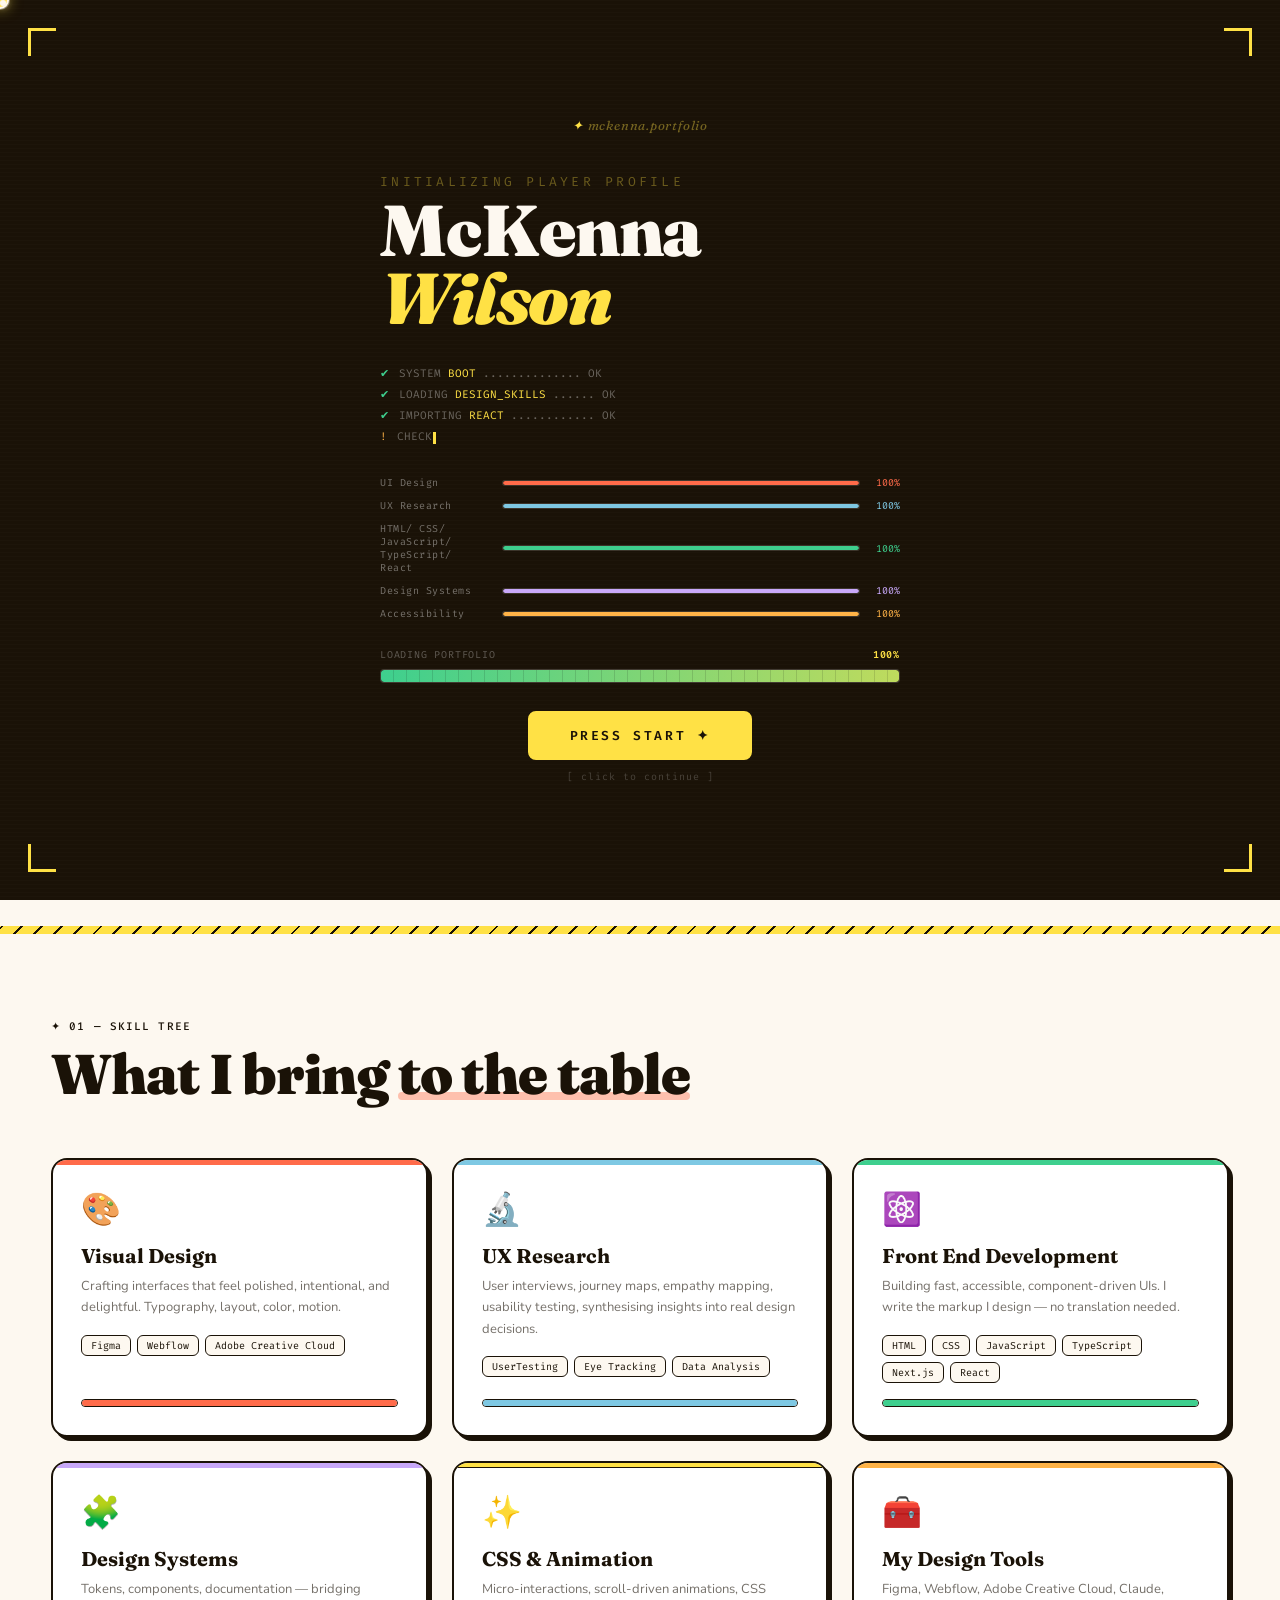
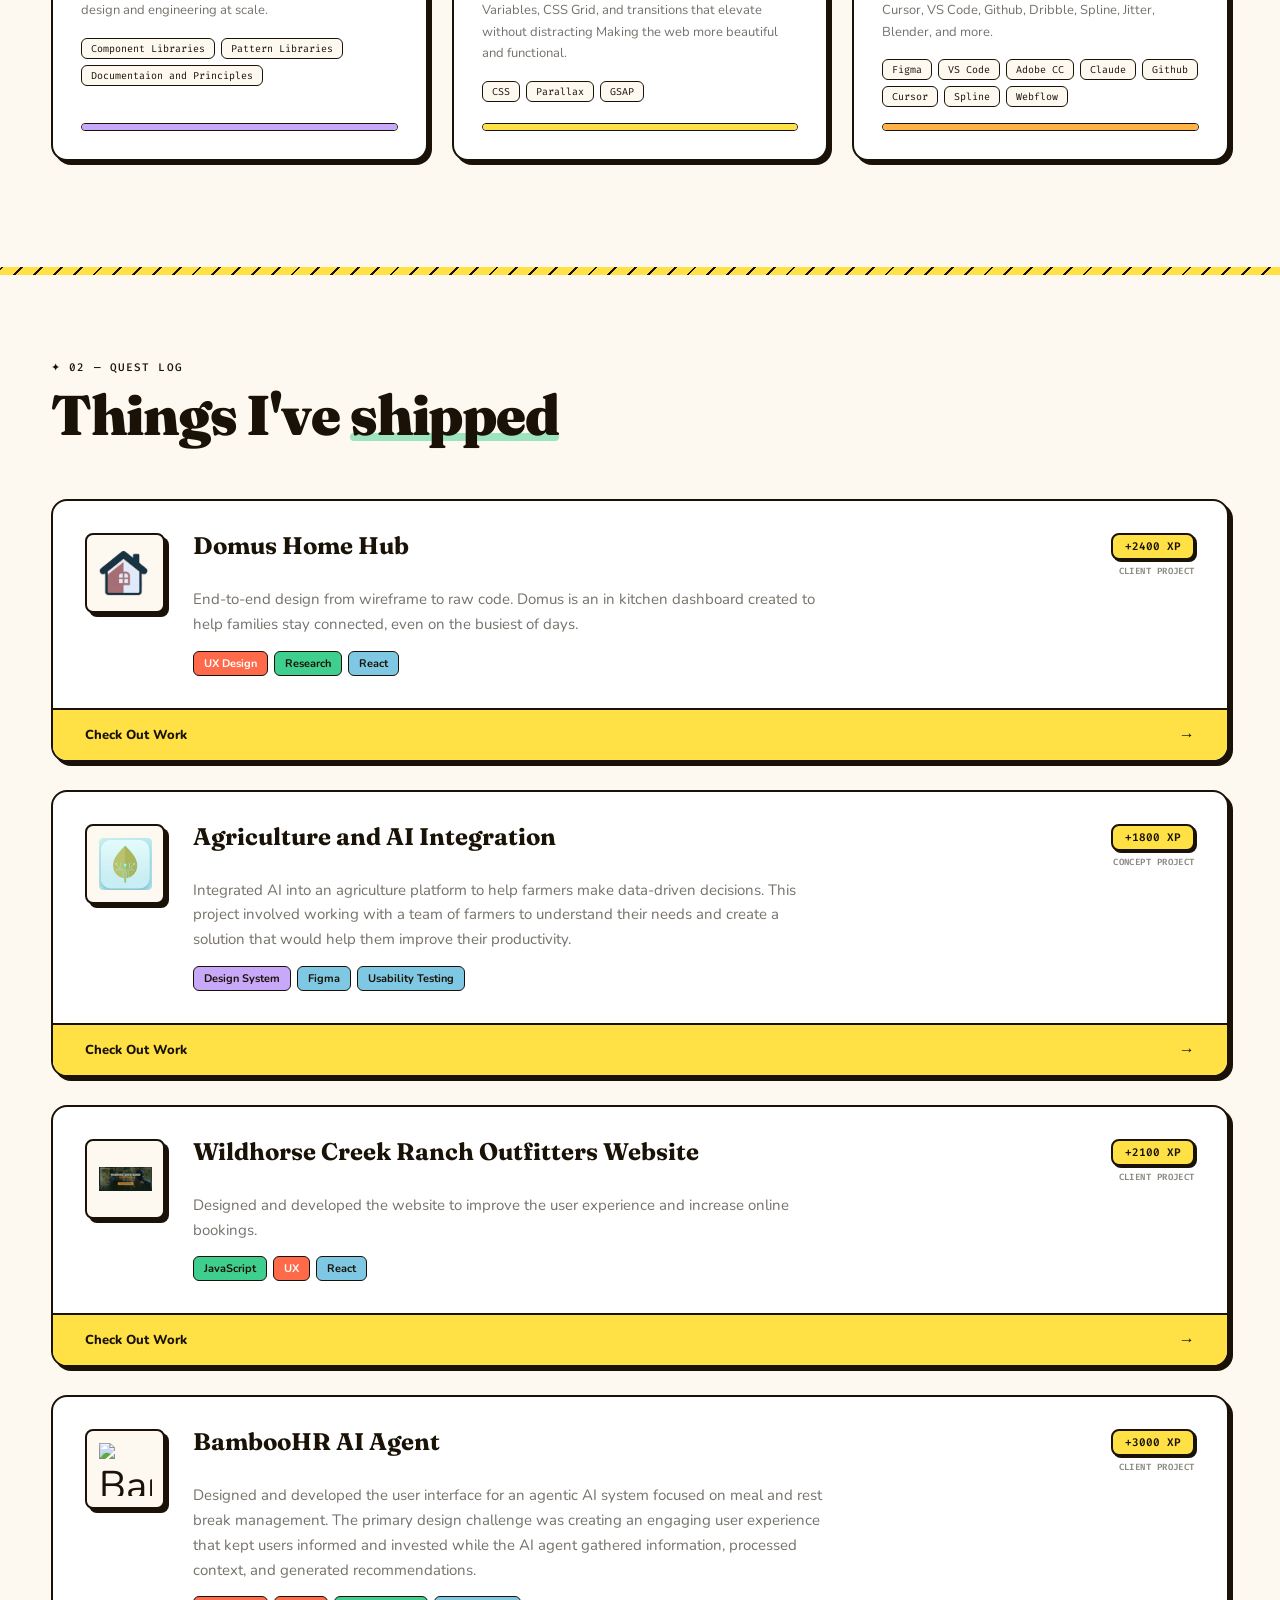
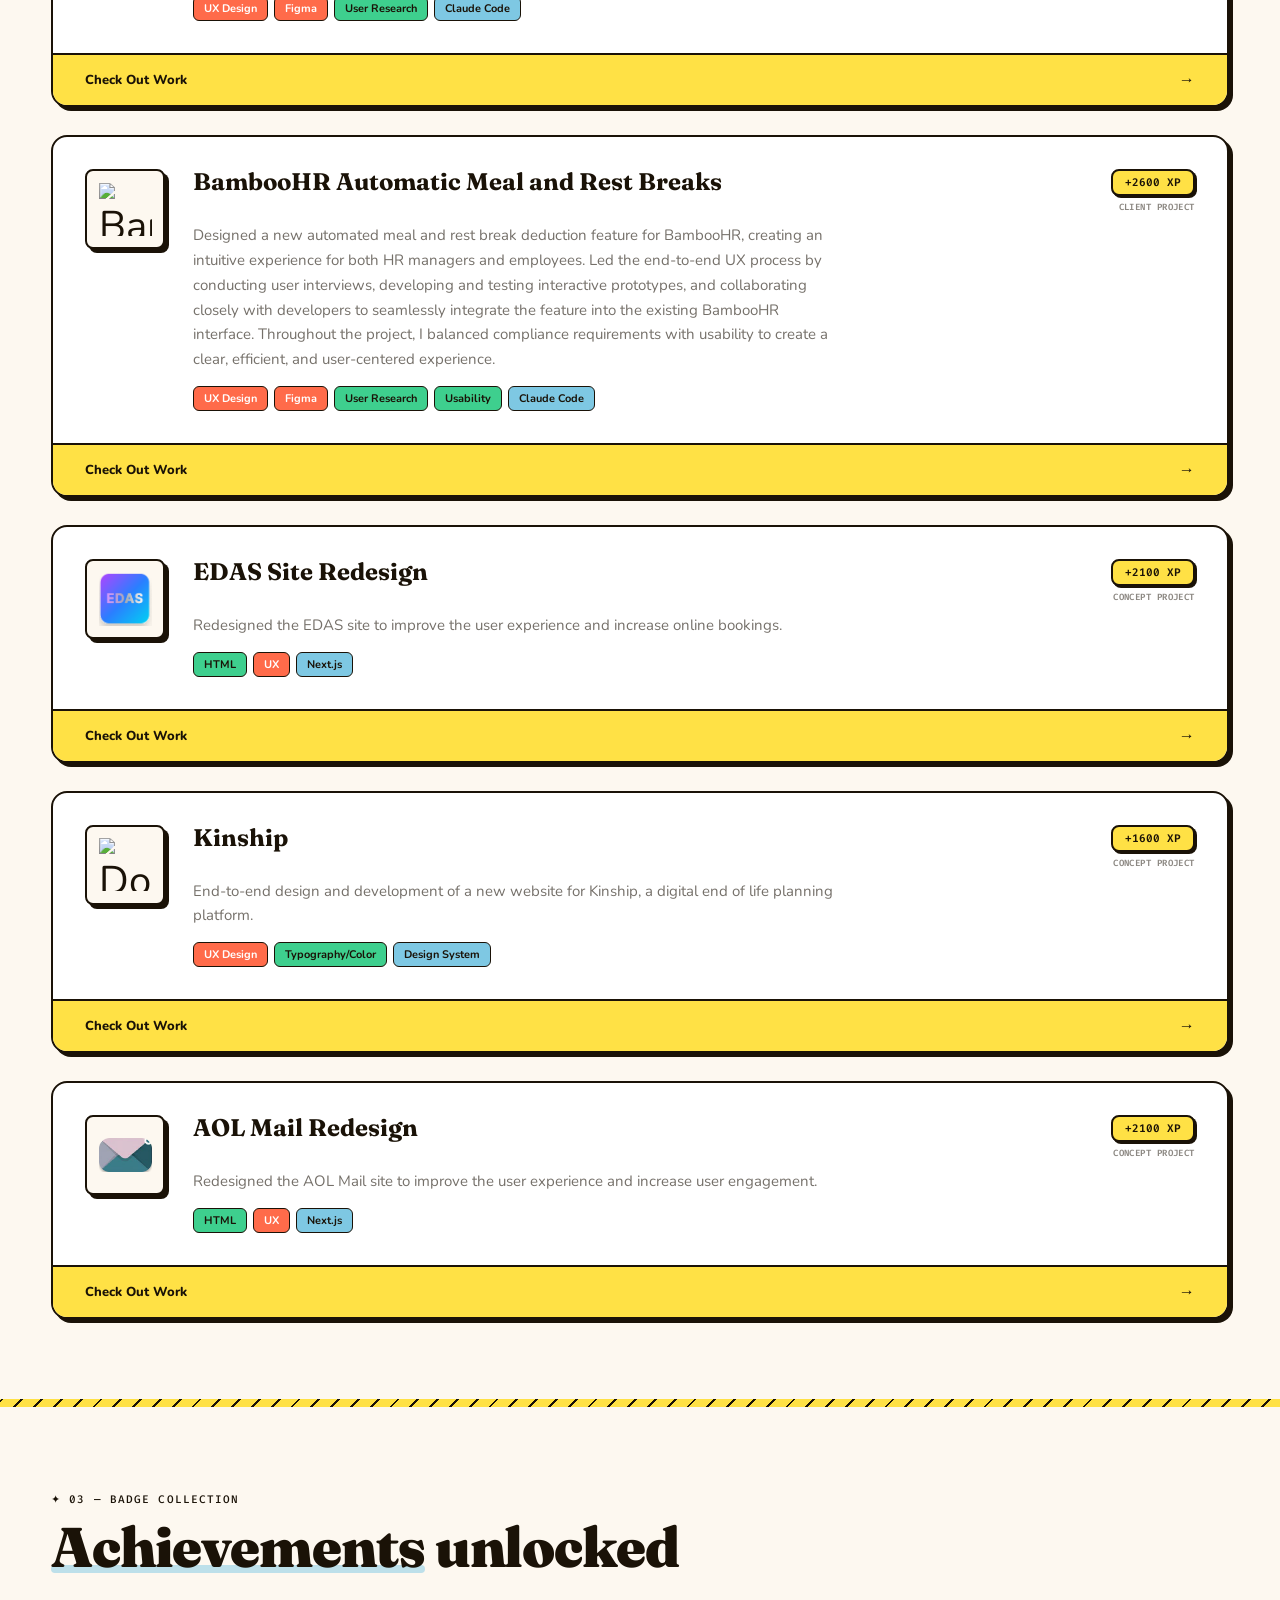
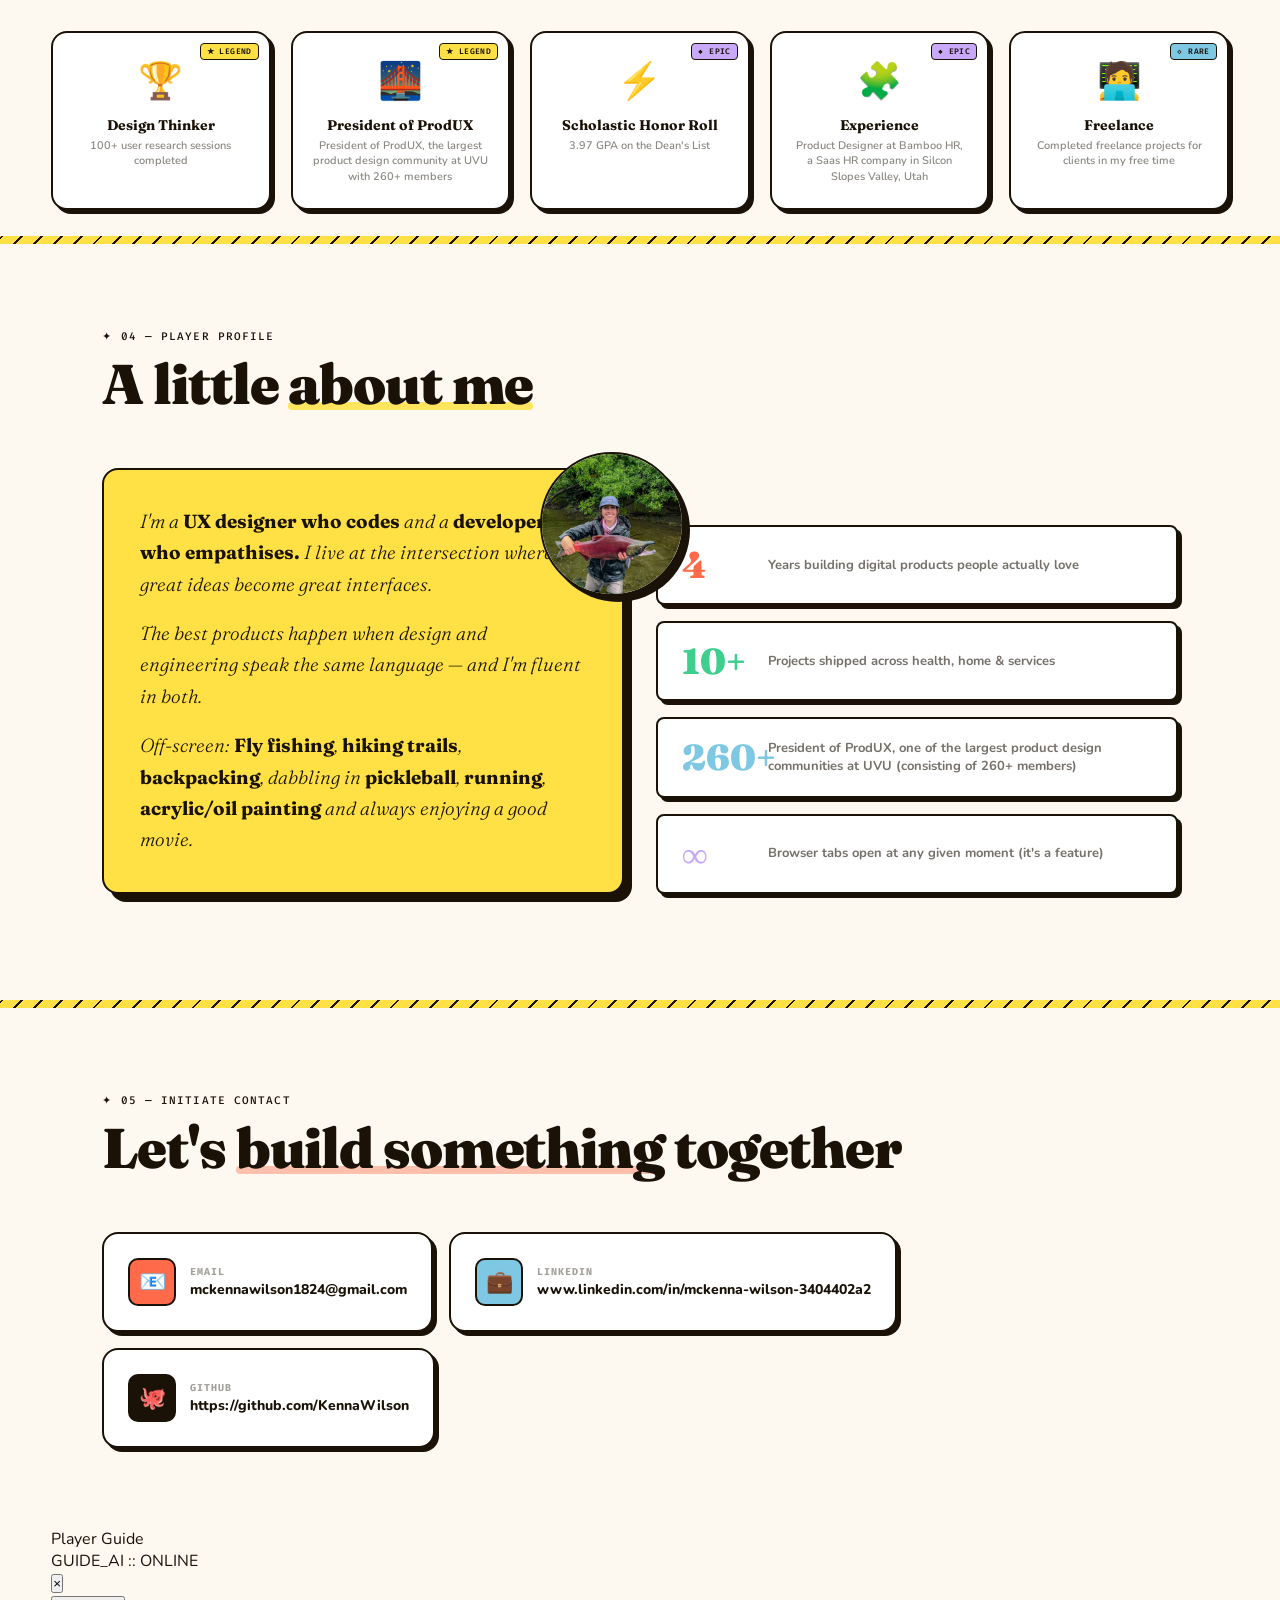
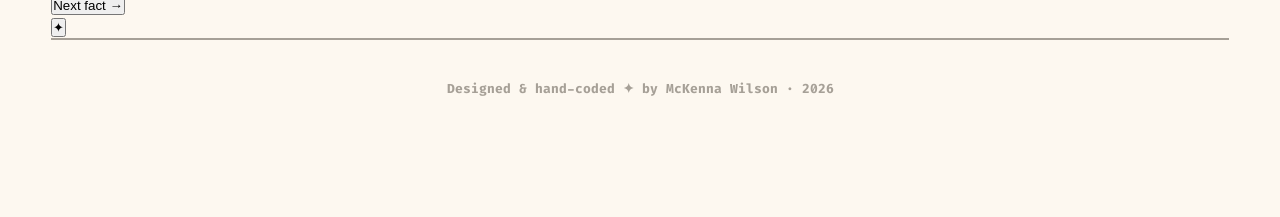
==== commit 3873af7b: "updated case studies" ====
--- a/index.html
+++ b/index.html
@@ -81,6 +81,31 @@
       z-index: 10000;
     }
 
+    .cursor-trail {
+      width: 10px;
+      height: 10px;
+      border-radius: 50%;
+      position: fixed;
+      pointer-events: none;
+      z-index: 9998;
+      background: var(--coral);
+      opacity: 0.55;
+      transform: translate(-50%, -50%) scale(1);
+      animation: trailFade 450ms ease-out forwards;
+    }
+
+    @keyframes trailFade {
+      to {
+        opacity: 0;
+        transform: translate(-50%, -50%) scale(0.2);
+      }
+    }
+
+    #loader:not(.hide)~.cursor-trail {
+      mix-blend-mode: normal;
+      opacity: 0.75;
+    }
+
     #loader:not(.hide)~.cursor {
       mix-blend-mode: normal;
       background: var(--lemon);
@@ -271,6 +296,17 @@
       border-radius: 100px;
       white-space: nowrap;
       flex-shrink: 0;
+      transition: transform 0.2s, background 0.2s, color 0.2s;
+    }
+
+    .nav-score.xp-bump {
+      animation: xpNavBump 0.55s cubic-bezier(.34, 1.56, .64, 1);
+    }
+
+    @keyframes xpNavBump {
+      0% { transform: scale(1); }
+      35% { transform: scale(1.14); background: var(--lemon); color: var(--ink); }
+      100% { transform: scale(1); }
     }
 
     .nav-score .star {
@@ -394,8 +430,8 @@
       }
 
       body { cursor: auto; }
-      .cursor, .cursor-dot { display: none !important; }
-      a, button, .skill-card, .project-card, .ach-card, .astat, .contact-card, .htag, .vis-card, .nav-toggle, .agent-orb, .agent-close, .agent-preset, .agent-chip, .agent-next { cursor: pointer; }
+      .cursor, .cursor-dot, .cursor-trail { display: none !important; }
+      a, button, .skill-card, .project-card, .ach-card, .astat, .contact-card, .htag, .vis-card, .nav-toggle, .agent-orb, .agent-close, .agent-preset, .agent-chip, .agent-next, .pc-xp-badge:not(.collected) { cursor: pointer; }
     }
 
     /* Hero */
@@ -575,10 +611,11 @@
 
     /* Hero visual cards */
     .hero-visual {
+      --hv-scale: 1;
       flex-shrink: 0;
-      width: 420px;
+      width: calc(420px * var(--hv-scale));
+      height: calc(380px * var(--hv-scale));
       position: relative;
-      height: 380px;
       display: none;
     }
 
@@ -590,10 +627,10 @@
 
     .hero-photo {
       position: absolute;
-      top: 26px;
-      left: -80px;
-      width: 190px;
-      height: 190px;
+      top: calc(26px * var(--hv-scale));
+      left: calc(-80px * var(--hv-scale));
+      width: calc(190px * var(--hv-scale));
+      height: calc(190px * var(--hv-scale));
       border-radius: 50%;
       border: var(--border-w) solid var(--ink);
       box-shadow: var(--shadow-lg);
@@ -613,56 +650,57 @@
       position: absolute;
       border: var(--border-w) solid var(--ink);
       border-radius: var(--radius);
-      padding: 20px;
-      width: 220px;
+      padding: calc(20px * var(--hv-scale));
+      width: calc(220px * var(--hv-scale));
       box-shadow: var(--shadow-xl);
       z-index: 2;
     }
 
     .vis-card-1 {
       top: 0;
-      left: 96px;
+      left: calc(96px * var(--hv-scale));
       transform: rotate(3deg);
       background: var(--lemon);
     }
 
     .vis-card-2 {
-      top: 90px;
-      left: 38px;
+      top: calc(90px * var(--hv-scale));
+      left: calc(38px * var(--hv-scale));
       transform: rotate(-4deg);
       background: var(--lilac);
     }
 
     .vis-card-3 {
-      top: 180px;
-      left: 150px;
+      top: calc(180px * var(--hv-scale));
+      left: calc(150px * var(--hv-scale));
       transform: rotate(2deg);
       background: var(--sky);
     }
 
     .vis-card .vc-label {
-      font-size: 9px;
+      font-size: calc(9px * var(--hv-scale));
       font-weight: 800;
       text-transform: uppercase;
       letter-spacing: 0.12em;
       opacity: 0.45;
-      margin-bottom: 6px;
+      margin-bottom: calc(6px * var(--hv-scale));
       font-family: var(--mono);
     }
 
     .vis-card .vc-title {
-      font-size: 15px;
+      font-size: calc(15px * var(--hv-scale));
       font-weight: 800;
-      margin-bottom: 10px;
+      margin-bottom: calc(10px * var(--hv-scale));
+      line-height: 1.25;
     }
 
     .vis-card .vc-bar {
-      height: 6px;
+      height: calc(6px * var(--hv-scale));
       background: rgba(0, 0, 0, 0.1);
-      border-radius: 3px;
+      border-radius: calc(3px * var(--hv-scale));
       border: 1.5px solid var(--ink);
       overflow: hidden;
-      margin-bottom: 5px;
+      margin-bottom: calc(5px * var(--hv-scale));
     }
 
     .vis-card .vc-fill {
@@ -786,6 +824,54 @@
       box-shadow: var(--shadow-xl);
     }
 
+    .skill-card.skill-pop {
+      animation: skillCardPop 0.5s cubic-bezier(.34, 1.56, .64, 1);
+    }
+
+    .skill-card.skill-pop .sc-icon {
+      display: inline-block;
+      animation: skillIconPop 0.5s cubic-bezier(.34, 1.56, .64, 1);
+    }
+
+    @keyframes skillCardPop {
+      0% { transform: translate(-3px, -3px) scale(1); }
+      18% { transform: translate(2px, 2px) scale(0.96); box-shadow: var(--shadow); }
+      50% { transform: translate(-6px, -6px) scale(1.04); box-shadow: 10px 10px 0 var(--ink); }
+      100% { transform: translate(-3px, -3px) scale(1); box-shadow: var(--shadow-xl); }
+    }
+
+    @keyframes skillIconPop {
+      0%, 100% { transform: scale(1) rotate(0deg); }
+      30% { transform: scale(1.4) rotate(-14deg); }
+      60% { transform: scale(1.2) rotate(10deg); }
+    }
+
+    .skill-sparkle {
+      position: fixed;
+      z-index: 9999;
+      pointer-events: none;
+      font-size: 13px;
+      line-height: 1;
+      color: var(--ink);
+      animation: skillSparkleFly 0.65s ease-out forwards;
+    }
+
+    @keyframes skillSparkleFly {
+      0% { opacity: 1; transform: translate(-50%, -50%) scale(1) rotate(0deg); }
+      100% { opacity: 0; transform: translate(calc(-50% + var(--tx)), calc(-50% + var(--ty))) scale(0.2) rotate(160deg); }
+    }
+
+    @media (prefers-reduced-motion: reduce) {
+      .skill-card.skill-pop,
+      .skill-card.skill-pop .sc-icon {
+        animation: none;
+      }
+
+      .skill-sparkle {
+        display: none;
+      }
+    }
+
     .skill-card::before {
       content: '';
       position: absolute;
@@ -860,17 +946,6 @@
       padding-top: 16px;
     }
 
-    .sc-xp-label {
-      display: flex;
-      justify-content: space-between;
-      font-size: 10px;
-      font-weight: 700;
-      text-transform: uppercase;
-      letter-spacing: 0.08em;
-      opacity: 0.4;
-      margin-bottom: 6px;
-    }
-
     .sc-xp-track {
       height: 8px;
       background: rgba(0, 0, 0, 0.06);
@@ -885,7 +960,7 @@
       width: 100%;
       transform: scaleX(0);
       transform-origin: left;
-      transition: transform 1.4s cubic-bezier(.16, 1, .3, 1);
+      transition: transform 3.2s cubic-bezier(.22, 1, .36, 1);
     }
 
     .sc-1 .sc-xp-fill {
@@ -1000,7 +1075,90 @@
       font-weight: 600;
       white-space: nowrap;
       box-shadow: 2px 2px 0 var(--ink);
+      cursor: pointer;
+      color: var(--ink);
+      transition: transform 0.15s, background 0.15s, color 0.15s, box-shadow 0.15s, opacity 0.2s;
+    }
+
+    .pc-xp-badge:hover:not(:disabled) {
+      transform: translate(-1px, -1px);
+      background: var(--coral);
+      color: #fff;
+      box-shadow: 3px 3px 0 var(--ink);
+    }
+
+    .pc-xp-badge:active:not(:disabled) {
+      transform: translate(1px, 1px);
+      box-shadow: 1px 1px 0 var(--ink);
+    }
+
+    .pc-xp-badge.claiming {
+      pointer-events: none;
+      animation: xpBadgePop 0.35s ease;
+    }
+
+    .pc-xp-badge.collected {
+      opacity: 0.45;
+      cursor: default;
+      background: #fff;
+      color: var(--ink);
+      box-shadow: none;
+      transform: none;
+    }
+
+    @keyframes xpBadgePop {
+      0% { transform: scale(1); }
+      45% { transform: scale(1.12); }
+      100% { transform: scale(1); }
+    }
+
+    .xp-fly-orb {
+      position: fixed;
+      z-index: 10000;
+      pointer-events: none;
+      font-family: var(--mono);
+      font-weight: 700;
+      font-size: 12px;
+      line-height: 1;
+      background: var(--lemon);
+      color: var(--ink);
+      border: var(--border-w) solid var(--ink);
+      border-radius: 999px;
+      padding: 5px 10px;
+      box-shadow: 2px 2px 0 var(--ink);
+      left: 0;
+      top: 0;
+      will-change: transform, opacity;
+    }
+
+    @media (prefers-reduced-motion: reduce) {
+      .nav-score.xp-bump,
+      .pc-xp-badge.claiming {
+        animation: none;
+      }
+
+      .xp-fly-orb {
+        display: none;
+      }
+    }
+
+    .pc-meta {
+      display: flex;
+      flex-direction: column;
+      align-items: flex-end;
+      gap: 5px;
       flex-shrink: 0;
+    }
+
+    .pc-project-type {
+      font-family: var(--mono);
+      font-size: 9px;
+      font-weight: 600;
+      text-transform: uppercase;
+      letter-spacing: 0.05em;
+      color: var(--ink);
+      opacity: 0.5;
+      white-space: nowrap;
     }
 
     .pc-desc {
@@ -1044,26 +1202,30 @@
 
     .pc-expand-btn {
       width: 100%;
-      background: none;
+      background: var(--lemon);
       border: none;
       border-top: var(--border-w) solid var(--ink);
       padding: 14px 32px;
       text-align: left;
       font-family: var(--sans);
       font-size: 13px;
-      font-weight: 700;
+      font-weight: 800;
       cursor: none;
       display: flex;
       align-items: center;
       justify-content: space-between;
       color: var(--ink);
-      opacity: 0.5;
-      transition: opacity 0.2s, background 0.2s;
-    }
-
-    .pc-expand-btn:hover {
-      opacity: 1;
-      background: var(--cream);
+      text-decoration: none;
+      transition: background 0.2s, transform 0.2s;
+    }
+
+    .project-card:hover .pc-expand-btn {
+      background: var(--sky);
+    }
+
+    .pc-expand-btn[aria-busy="true"] {
+      opacity: 0.75;
+      pointer-events: none;
     }
 
     .pc-chevron {
@@ -1455,9 +1617,7 @@
 
       .hero { gap: 72px; }
       .hero-role { max-width: 520px; font-size: 18px; }
-      .hero-visual { width: 450px; height: 400px; }
-      .hero-photo { width: 200px; height: 200px; left: -72px; }
-      .vis-card { width: 230px; }
+      .hero-visual { --hv-scale: 1.07; }
       .skills-grid { gap: 24px; grid-template-columns: repeat(3, 1fr); }
       .ach-grid { gap: 20px; }
       .section-title { margin-bottom: 56px; }
@@ -1469,9 +1629,7 @@
       :root { --content-max: 1360px; }
 
       .hero { gap: 88px; }
-      .hero-visual { width: 480px; height: 420px; }
-      .vis-card { width: 240px; padding: 22px; }
-      .vis-card .vc-title { font-size: 16px; }
+      .hero-visual { --hv-scale: 1.14; }
       .ach-grid { grid-template-columns: repeat(5, 1fr); }
       .about-blurb { padding: 40px; }
       .about-blurb p { font-size: 20px; }
@@ -1481,8 +1639,10 @@
     @media (min-width: 1680px) {
       :root { --content-max: 1480px; }
 
+      .hero { max-width: 1800px; }
       .hero-name { font-size: clamp(72px, 5.5vw, 108px); }
       .hero-role { max-width: 560px; }
+      .hero-visual { --hv-scale: 1.29; }
       .section-wrap { padding-top: 96px; padding-bottom: 96px; }
       .skill-card { padding: 32px; }
       .skill-card .sc-title { font-size: 22px; }
@@ -1494,7 +1654,14 @@
 
       nav { padding-top: 18px; padding-bottom: 16px; }
       .nav-links a { font-size: 14px; padding: 7px 16px; }
-      .hero { gap: 100px; padding-top: 130px; }
+      .hero {
+        gap: 110px;
+        padding-top: 130px;
+        max-width: 1900px;
+      }
+      .hero-visual { --hv-scale: 1.52; }
+      .hero-name { font-size: clamp(80px, 5vw, 112px); }
+      .hero-role { max-width: 600px; font-size: 19px; }
       .section-title { font-size: clamp(40px, 3.2vw, 64px); }
       .contact-grid { gap: 20px; }
     }
@@ -2154,7 +2321,7 @@
       </div>
     </div>
     <div class="nav-actions">
-      <div class="nav-score">
+      <div class="nav-score" id="navScore">
         <span class="star">✦</span>&nbsp;<span id="scoreVal">0</span>&nbsp;XP
       </div>
       <button type="button" class="nav-toggle" id="navToggle" aria-label="Open menu" aria-expanded="false"
@@ -2244,7 +2411,6 @@
         <div class="sc-tools"><span class="tool-chip">Figma</span><span class="tool-chip">Webflow</span><span
             class="tool-chip">Adobe Creative Cloud</span></div>
         <div class="sc-xp">
-          <div class="sc-xp-label"><span>Mastery</span><span>100 / 100</span></div>
           <div class="sc-xp-track">
             <div class="sc-xp-fill"></div>
           </div>
@@ -2258,7 +2424,6 @@
         <div class="sc-tools"><span class="tool-chip">UserTesting</span><span class="tool-chip">Eye Tracking</span><span
             class="tool-chip">Data Analysis</span></div>
         <div class="sc-xp">
-          <div class="sc-xp-label"><span>Mastery</span><span>100 / 100</span></div>
           <div class="sc-xp-track">
             <div class="sc-xp-fill"></div>
           </div>
@@ -2273,7 +2438,6 @@
             class="tool-chip">JavaScript</span><span class="tool-chip">TypeScript</span><span
             class="tool-chip">Next.js</span><span class="tool-chip">React</span></div>
         <div class="sc-xp">
-          <div class="sc-xp-label"><span>Mastery</span><span>100 / 100</span></div>
           <div class="sc-xp-track">
             <div class="sc-xp-fill"></div>
           </div>
@@ -2286,7 +2450,6 @@
         <div class="sc-tools"><span class="tool-chip">Component Libraries</span><span class="tool-chip">Pattern
             Libraries</span><span class="tool-chip">Documentaion and Principles</span></div>
         <div class="sc-xp">
-          <div class="sc-xp-label"><span>Mastery</span><span>100 / 100</span></div>
           <div class="sc-xp-track">
             <div class="sc-xp-fill"></div>
           </div>
@@ -2300,7 +2463,6 @@
         <div class="sc-tools"><span class="tool-chip">CSS</span><span class="tool-chip">Parallax</span><span
             class="tool-chip">GSAP</span></div>
         <div class="sc-xp">
-          <div class="sc-xp-label"><span>Mastery</span><span>100 / 100</span></div>
           <div class="sc-xp-track">
             <div class="sc-xp-fill"></div>
           </div>
@@ -2316,7 +2478,6 @@
             class="tool-chip">Github</span><span class="tool-chip">Cursor</span><span
             class="tool-chip">Spline</span><span class="tool-chip">Webflow</span></div>
         <div class="sc-xp">
-          <div class="sc-xp-label"><span>Mastery</span><span>100 / 100</span></div>
           <div class="sc-xp-track">
             <div class="sc-xp-fill"></div>
           </div>
@@ -2332,6 +2493,71 @@
     <div class="section-label reveal">✦ 02 — Quest Log</div>
     <h2 class="section-title ul-mint reveal">Things I've <span>shipped</span></h2>
     <div class="projects-list">
+
+
+      <div class="project-card reveal" id="p3">
+        <div class="pc-top">
+          <div class="pc-emoji"><img src="assets/domus logo.png" alt="Domus Home Hub Logo"></div>
+          <div class="pc-info">
+            <div class="pc-header">
+              <div class="pc-title">Domus Home Hub</div>
+              <div class="pc-meta">
+                <button type="button" class="pc-xp-badge" data-xp="2400" data-project="p3" aria-label="Claim 2400 XP">+2400 XP</button>
+                <span class="pc-project-type">Client Project</span>
+              </div>
+            </div>
+            <div class="pc-desc">End-to-end design from wireframe to raw code. Domus is an in kitchen dashboard created
+              to help families stay connected, even on the busiest of days.</div>
+            <div class="pc-tags"><span class="pc-tag pct-ux">UX Design</span><span
+                class="pc-tag pct-res">Research</span><span class="pc-tag pct-dev">React</span></div>
+          </div>
+        </div>
+        <a class="pc-expand-btn" href="case-studies/domus-home-hub.html">Check Out Work <span
+            class="pc-chevron">→</span></a>
+      </div>
+
+      <div class="project-card reveal" style="transition-delay:.1s" id="p5">
+        <div class="pc-top">
+          <div class="pc-emoji"><img src="assets/leaf.png" alt="Agriculture and AI Integration Logo"></div>
+          <div class="pc-info">
+            <div class="pc-header">
+              <div class="pc-title">Agriculture and AI Integration</div>
+              <div class="pc-meta">
+                <button type="button" class="pc-xp-badge" data-xp="1800" data-project="p5" aria-label="Claim 1800 XP">+1800 XP</button>
+                <span class="pc-project-type">Concept Project</span>
+              </div>
+            </div>
+            <div class="pc-desc">Integrated AI into an agriculture platform to help farmers make data-driven decisions.
+              This project involved working with a team of farmers to understand their needs and create a solution that
+              would help them improve their productivity.</div>
+            <div class="pc-tags"><span class="pc-tag pct-ds">Design System</span><span
+                class="pc-tag pct-dev">Figma</span><span class="pc-tag pct-dev">Usability Testing</span></div>
+          </div>
+        </div>
+        <a class="pc-expand-btn" href="case-studies/agriculture-ai-integration.html">Check Out Work <span
+            class="pc-chevron">→</span></a>
+      </div>
+
+      <div class="project-card reveal" style="transition-delay:.2s" id="p6">
+        <div class="pc-top">
+          <div class="pc-emoji"><img src="assets/wildhorse.png" alt="Wildhorse Creek Ranch Outfitters Logo"></div>
+          <div class="pc-info">
+            <div class="pc-header">
+              <div class="pc-title">Wildhorse Creek Ranch Outfitters Website</div>
+              <div class="pc-meta">
+                <button type="button" class="pc-xp-badge" data-xp="2100" data-project="p6" aria-label="Claim 2100 XP">+2100 XP</button>
+                <span class="pc-project-type">Client Project</span>
+              </div>
+            </div>
+            <div class="pc-desc">Designed and developed the website to improve the user experience and increase online
+              bookings.</div>
+            <div class="pc-tags"><span class="pc-tag pct-res">JavaScript</span><span
+                class="pc-tag pct-ux">UX</span><span class="pc-tag pct-dev">React</span></div>
+          </div>
+        </div>
+        <a class="pc-expand-btn" href="case-studies/wildhorse-ranch-outfitters.html">Check Out Work <span
+            class="pc-chevron">→</span></a>
+      </div>
 
       <div class="project-card reveal" id="p1">
         <div class="pc-top">
@@ -2339,7 +2565,10 @@
           <div class="pc-info">
             <div class="pc-header">
               <div class="pc-title">BambooHR AI Agent</div>
-              <div class="pc-xp-badge">+3000 XP</div>
+              <div class="pc-meta">
+                <button type="button" class="pc-xp-badge" data-xp="3000" data-project="p1" aria-label="Claim 3000 XP">+3000 XP</button>
+                <span class="pc-project-type">Client Project</span>
+              </div>
             </div>
             <div class="pc-desc">Designed and developed the user interface for an agentic AI system focused on meal and
               rest break management. The primary design challenge was creating an engaging user experience that kept
@@ -2351,7 +2580,7 @@
                 class="pc-tag pct-dev">Claude Code</span></div>
           </div>
         </div>
-        <a class="pc-expand-btn" href="case-studies/bambooai.html">Read the case study <span
+        <a class="pc-expand-btn" href="case-studies/bambooai.html">Check Out Work <span
             class="pc-chevron">→</span></a>
       </div>
 
@@ -2361,7 +2590,10 @@
           <div class="pc-info">
             <div class="pc-header">
               <div class="pc-title">BambooHR Automatic Meal and Rest Breaks</div>
-              <div class="pc-xp-badge">+2600 XP</div>
+              <div class="pc-meta">
+                <button type="button" class="pc-xp-badge" data-xp="2600" data-project="p2" aria-label="Claim 2600 XP">+2600 XP</button>
+                <span class="pc-project-type">Client Project</span>
+              </div>
             </div>
             <div class="pc-desc">Designed a new automated meal and rest break deduction feature for BambooHR, creating
               an intuitive experience for both HR managers and employees. Led the end-to-end UX process by conducting
@@ -2375,90 +2607,21 @@
                 class="pc-tag pct-res">Usability</span><span class="pc-tag pct-dev">Claude Code</span></div>
           </div>
         </div>
-        <a class="pc-expand-btn" href="case-studies/bamboohr-automatic-meal-and-rest-breaks.html">Read the case study <span
+        <a class="pc-expand-btn" href="case-studies/bamboohr-automatic-meal-and-rest-breaks.html">Check Out Work <span
             class="pc-chevron">→</span></a>
       </div>
 
-      <div class="project-card reveal" id="p2">
-        <div class="pc-top">
-          <div class="pc-emoji"><img src="assets/domus logo.png" alt="Domus Home Hub Logo"></div>
-          <div class="pc-info">
-            <div class="pc-header">
-              <div class="pc-title">Domus Home Hub</div>
-              <div class="pc-xp-badge">+2400 XP</div>
-            </div>
-            <div class="pc-desc">End-to-end design from wireframe to raw code. Domus is an in kitchen dashboard created
-              to help families stay connected, even on the busiest of days.</div>
-            <div class="pc-tags"><span class="pc-tag pct-ux">UX Design</span><span
-                class="pc-tag pct-res">Research</span><span class="pc-tag pct-dev">React</span></div>
-          </div>
-        </div>
-        <a class="pc-expand-btn" href="case-studies/domus-home-hub.html">Read the case study <span
-            class="pc-chevron">→</span></a>
-      </div>
-
-      <div class="project-card reveal" id="p2">
-        <div class="pc-top">
-          <div class="pc-emoji"><img src="assets/kinship-logo.png" alt="Domus Home Hub Logo"></div>
-          <div class="pc-info">
-            <div class="pc-header">
-              <div class="pc-title">Kinship</div>
-              <div class="pc-xp-badge">+1600 XP</div>
-            </div>
-            <div class="pc-desc">End-to-end design and development of a new website for Kinship, a digital end of life planning platform.</div>
-            <div class="pc-tags"><span class="pc-tag pct-ux">UX Design</span><span
-                class="pc-tag pct-res">Typography/Color</span><span class="pc-tag pct-dev">Design System</span></div>
-          </div>
-        </div>
-        <a class="pc-expand-btn" href="case-studies/kinship-website.html">Read the case study <span
-          class="pc-chevron">→</span></a>
-      </div>
-
-      <div class="project-card reveal" style="transition-delay:.1s" id="p3">
-        <div class="pc-top">
-          <div class="pc-emoji"><img src="assets/leaf.png" alt="Agriculture and AI Integration Logo"></div>
-          <div class="pc-info">
-            <div class="pc-header">
-              <div class="pc-title">Agriculture and AI Integration</div>
-              <div class="pc-xp-badge">+1800 XP</div>
-            </div>
-            <div class="pc-desc">Integrated AI into an agriculture platform to help farmers make data-driven decisions.
-              This project involved working with a team of farmers to understand their needs and create a solution that
-              would help them improve their productivity.</div>
-            <div class="pc-tags"><span class="pc-tag pct-ds">Design System</span><span
-                class="pc-tag pct-dev">Figma</span><span class="pc-tag pct-dev">Usability Testing</span></div>
-          </div>
-        </div>
-        <a class="pc-expand-btn" href="case-studies/agriculture-ai-integration.html">Read the case study <span
-            class="pc-chevron">→</span></a>
-      </div>
-
-      <div class="project-card reveal" style="transition-delay:.2s" id="p3">
-        <div class="pc-top">
-          <div class="pc-emoji"><img src="assets/wildhorse.png" alt="Wildhorse Creek Ranch Outfitters Logo"></div>
-          <div class="pc-info">
-            <div class="pc-header">
-              <div class="pc-title">Wildhorse Creek Ranch Outfitters Website</div>
-              <div class="pc-xp-badge">+2100 XP</div>
-            </div>
-            <div class="pc-desc">Designed and developed the website to improve the user experience and increase online
-              bookings.</div>
-            <div class="pc-tags"><span class="pc-tag pct-res">JavaScript</span><span
-                class="pc-tag pct-ux">UX</span><span class="pc-tag pct-dev">React</span></div>
-          </div>
-        </div>
-        <a class="pc-expand-btn" href="case-studies/wildhorse-ranch-outfitters.html">Read the case study <span
-            class="pc-chevron">→</span></a>
-      </div>
-
-      <div class="project-card reveal" style="transition-delay:.3s" id="p4">
+      <div class="project-card reveal" style="transition-delay:.3s" id="p7">
         <div class="pc-top">
           <div class="pc-emoji"><img src="assets/edaslogo.png" alt="EDAS Logo"></div>
 
           <div class="pc-info">
             <div class="pc-header">
               <div class="pc-title">EDAS Site Redesign</div>
-              <div class="pc-xp-badge">+2100 XP</div>
+              <div class="pc-meta">
+                <button type="button" class="pc-xp-badge" data-xp="2100" data-project="p7" aria-label="Claim 2100 XP">+2100 XP</button>
+                <span class="pc-project-type">Concept Project</span>
+              </div>
             </div>
             <div class="pc-desc">Redesigned the EDAS site to improve the user experience and increase online bookings.
             </div>
@@ -2466,18 +2629,41 @@
                 class="pc-tag pct-dev">Next.js</span></div>
           </div>
         </div>
-        <a class="pc-expand-btn" href="case-studies/edas-site-redesign.html">Read the case study <span
+        <a class="pc-expand-btn" href="case-studies/edas-site-redesign.html">Check Out Work <span
             class="pc-chevron">→</span></a>
       </div>
 
-      <div class="project-card reveal" style="transition-delay:.3s" id="p4">
+      <div class="project-card reveal" id="p4">
+        <div class="pc-top">
+          <div class="pc-emoji"><img src="assets/kinship-logo.png" alt="Domus Home Hub Logo"></div>
+          <div class="pc-info">
+            <div class="pc-header">
+              <div class="pc-title">Kinship</div>
+              <div class="pc-meta">
+                <button type="button" class="pc-xp-badge" data-xp="1600" data-project="p4" aria-label="Claim 1600 XP">+1600 XP</button>
+                <span class="pc-project-type">Concept Project</span>
+              </div>
+            </div>
+            <div class="pc-desc">End-to-end design and development of a new website for Kinship, a digital end of life planning platform.</div>
+            <div class="pc-tags"><span class="pc-tag pct-ux">UX Design</span><span
+                class="pc-tag pct-res">Typography/Color</span><span class="pc-tag pct-dev">Design System</span></div>
+          </div>
+        </div>
+        <a class="pc-expand-btn" href="case-studies/kinship-website.html">Check Out Work <span
+          class="pc-chevron">→</span></a>
+      </div>
+
+      <div class="project-card reveal" style="transition-delay:.3s" id="p8">
         <div class="pc-top">
           <div class="pc-emoji"><img src="assets/maillogo.png" alt="AOL Logo"></div>
 
           <div class="pc-info">
             <div class="pc-header">
               <div class="pc-title">AOL Mail Redesign</div>
-              <div class="pc-xp-badge">+2100 XP</div>
+              <div class="pc-meta">
+                <button type="button" class="pc-xp-badge" data-xp="2100" data-project="p8" aria-label="Claim 2100 XP">+2100 XP</button>
+                <span class="pc-project-type">Concept Project</span>
+              </div>
             </div>
             <div class="pc-desc">Redesigned the AOL Mail site to improve the user experience and increase user
               engagement.</div>
@@ -2485,7 +2671,7 @@
                 class="pc-tag pct-dev">Next.js</span></div>
           </div>
         </div>
-        <a class="pc-expand-btn" href="case-studies/aol-site-redesign.html">Read the case study <span
+        <a class="pc-expand-btn" href="case-studies/aol-site-redesign.html">Check Out Work <span
             class="pc-chevron">→</span></a>
       </div>
 
@@ -2629,17 +2815,38 @@
       if (window.matchMedia('(min-width: 821px)').matches) {
         const cur = document.getElementById('cursor');
         const dot = document.getElementById('cursorDot');
-        let mx = 0, my = 0, cx = 0, cy = 0;
+        let mx = 0, my = 0, cx = 0, cy = 0, lastTrail = 0;
+
+        function spawnTrail(x, y) {
+          const trail = document.createElement('div');
+          trail.className = 'cursor-trail';
+          trail.style.left = x + 'px';
+          trail.style.top = y + 'px';
+          trail.style.background = Math.random() > 0.5 ? 'var(--coral)' : 'var(--lilac)';
+          document.body.appendChild(trail);
+          setTimeout(() => trail.remove(), 460);
+        }
+
         document.addEventListener('mousemove', e => {
-          mx = e.clientX; my = e.clientY;
-          dot.style.left = mx - 3 + 'px'; dot.style.top = my - 3 + 'px';
+          mx = e.clientX;
+          my = e.clientY;
+          dot.style.left = mx - 3 + 'px';
+          dot.style.top = my - 3 + 'px';
+
+          const now = performance.now();
+          if (now - lastTrail > 18) {
+            spawnTrail(mx, my);
+            lastTrail = now;
+          }
         });
         (function lerp() {
-          cx += (mx - cx) * 0.13; cy += (my - cy) * 0.13;
-          cur.style.left = cx - 9 + 'px'; cur.style.top = cy - 9 + 'px';
+          cx += (mx - cx) * 0.13;
+          cy += (my - cy) * 0.13;
+          cur.style.left = cx - 9 + 'px';
+          cur.style.top = cy - 9 + 'px';
           requestAnimationFrame(lerp);
         })();
-        document.querySelectorAll('a,button,.skill-card,.project-card,.ach-card:not(.locked),.astat,.contact-card,.htag,.vis-card,.agent-orb,.agent-close,.agent-preset,.agent-chip,.agent-next,.nav-toggle').forEach(el => {
+        document.querySelectorAll('a,button,.skill-card,.project-card,.ach-card:not(.locked),.astat,.contact-card,.htag,.vis-card,.agent-orb,.agent-close,.agent-preset,.agent-chip,.agent-next,.nav-toggle,.pc-xp-badge:not(.collected)').forEach(el => {
           el.addEventListener('mouseenter', () => { cur.style.transform = 'scale(2.2)'; cur.style.background = 'var(--lemon)'; });
           el.addEventListener('mouseleave', () => { cur.style.transform = 'scale(1)'; cur.style.background = 'var(--coral)'; });
         });
@@ -2694,10 +2901,194 @@
       // Progress / XP
       const pb = document.getElementById('progressBar');
       const sv = document.getElementById('scoreVal');
+      const navScore = document.getElementById('navScore');
+      const XP_STORAGE_KEY = 'mckenna_claimed_projects';
+      const prefersReducedMotion = window.matchMedia('(prefers-reduced-motion: reduce)').matches;
+
+      function getScrollXP() {
+        const maxScroll = document.body.scrollHeight - window.innerHeight;
+        const p = maxScroll > 0 ? window.scrollY / maxScroll : 0;
+        return Math.round(p * 6300);
+      }
+
+      function getClaimedProjects() {
+        try {
+          const raw = sessionStorage.getItem(XP_STORAGE_KEY);
+          return raw ? JSON.parse(raw) : [];
+        } catch {
+          return [];
+        }
+      }
+
+      function saveClaimedProjects(ids) {
+        sessionStorage.setItem(XP_STORAGE_KEY, JSON.stringify(ids));
+      }
+
+      function getClaimedXP() {
+        const claimed = new Set(getClaimedProjects());
+        let total = 0;
+        document.querySelectorAll('.pc-xp-badge[data-project]').forEach(btn => {
+          if (claimed.has(btn.dataset.project)) total += Number(btn.dataset.xp) || 0;
+        });
+        return total;
+      }
+
+      function animateScoreTo(target, duration = 550) {
+        const start = parseInt(sv.textContent.replace(/,/g, ''), 10) || 0;
+        const diff = target - start;
+        if (!diff) return;
+        const t0 = performance.now();
+        function frame(now) {
+          const t = Math.min((now - t0) / duration, 1);
+          const eased = 1 - Math.pow(1 - t, 3);
+          sv.textContent = Math.round(start + diff * eased).toLocaleString();
+          if (t < 1) requestAnimationFrame(frame);
+        }
+        requestAnimationFrame(frame);
+      }
+
+      function updateScore(animate = false) {
+        const target = getScrollXP() + getClaimedXP();
+        if (animate) animateScoreTo(target);
+        else sv.textContent = target.toLocaleString();
+      }
+
+      function markBadgeCollected(btn) {
+        btn.classList.add('collected');
+        btn.classList.remove('claiming');
+        btn.disabled = true;
+        if (!btn.textContent.includes('✓')) btn.textContent += ' ✓';
+        btn.setAttribute('aria-label', 'XP claimed');
+      }
+
+      function restoreClaimedXP() {
+        const claimed = getClaimedProjects();
+        document.querySelectorAll('.pc-xp-badge[data-project]').forEach(btn => {
+          if (claimed.includes(btn.dataset.project)) markBadgeCollected(btn);
+        });
+        updateScore();
+      }
+
+      function flyXPParticles(fromEl, amount) {
+        if (prefersReducedMotion || !navScore) return Promise.resolve();
+
+        const from = fromEl.getBoundingClientRect();
+        const to = navScore.getBoundingClientRect();
+        const sx = from.left + from.width / 2;
+        const sy = from.top + from.height / 2;
+        const ex = to.left + to.width / 2;
+        const ey = to.top + to.height / 2;
+        const count = Math.min(6, Math.max(3, Math.round(amount / 800)));
+        const duration = 720;
+
+        return Promise.all(Array.from({ length: count }, (_, i) => new Promise(resolve => {
+          const orb = document.createElement('span');
+          orb.className = 'xp-fly-orb';
+          orb.textContent = i === count - 1 ? '+' + amount.toLocaleString() : '✦';
+          const spread = (i - (count - 1) / 2) * 16;
+          const startX = sx + spread;
+          orb.style.left = startX + 'px';
+          orb.style.top = sy + 'px';
+          orb.style.transform = 'translate(-50%, -50%)';
+          document.body.appendChild(orb);
+
+          requestAnimationFrame(() => {
+            requestAnimationFrame(() => {
+              const delay = i * 65;
+              orb.style.transition = `transform ${duration}ms cubic-bezier(.2, .85, .3, 1), opacity ${duration}ms ease`;
+              setTimeout(() => {
+                orb.style.transform = `translate(calc(-50% + ${ex - startX}px), calc(-50% + ${ey - sy}px)) scale(0.3)`;
+                orb.style.opacity = '0';
+              }, delay);
+              setTimeout(() => {
+                orb.remove();
+                resolve();
+              }, delay + duration + 60);
+            });
+          });
+        })));
+      }
+
+      function claimProjectXP(btn) {
+        if (!btn) return Promise.resolve(false);
+
+        const projectId = btn.dataset.project;
+        const xp = Number(btn.dataset.xp) || 0;
+        const claimed = getClaimedProjects();
+
+        if (btn.classList.contains('collected') || claimed.includes(projectId)) {
+          markBadgeCollected(btn);
+          return Promise.resolve(false);
+        }
+
+        if (btn._claimPromise) return btn._claimPromise;
+
+        btn.classList.add('claiming');
+
+        btn._claimPromise = flyXPParticles(btn, xp).then(() => {
+          if (!claimed.includes(projectId)) {
+            claimed.push(projectId);
+            saveClaimedProjects(claimed);
+          }
+          markBadgeCollected(btn);
+          updateScore(true);
+          if (navScore) {
+            navScore.classList.remove('xp-bump');
+            void navScore.offsetWidth;
+            navScore.classList.add('xp-bump');
+            setTimeout(() => navScore.classList.remove('xp-bump'), 600);
+          }
+          return true;
+        }).finally(() => {
+          btn._claimPromise = null;
+        });
+
+        return btn._claimPromise;
+      }
+
+      document.querySelectorAll('.pc-xp-badge[data-project]').forEach(btn => {
+        btn.addEventListener('click', e => {
+          e.preventDefault();
+          e.stopPropagation();
+          claimProjectXP(btn);
+        });
+      });
+
+      document.querySelectorAll('.pc-expand-btn[href]').forEach(link => {
+        link.addEventListener('click', e => {
+          if (e.metaKey || e.ctrlKey || e.shiftKey || e.altKey || e.button !== 0) return;
+          e.preventDefault();
+          if (link.dataset.navigating === 'true') return;
+
+          const href = link.getAttribute('href');
+          if (!href) return;
+
+          const badge = link.closest('.project-card')?.querySelector('.pc-xp-badge[data-project]');
+          const alreadyClaimed = !badge
+            || badge.classList.contains('collected')
+            || getClaimedProjects().includes(badge.dataset.project);
+
+          if (alreadyClaimed) {
+            window.location.href = href;
+            return;
+          }
+
+          link.dataset.navigating = 'true';
+          link.setAttribute('aria-busy', 'true');
+
+          claimProjectXP(badge).then(() => {
+            setTimeout(() => { window.location.href = href; }, 300);
+          });
+        });
+      });
+
+      restoreClaimedXP();
+
       window.addEventListener('scroll', () => {
-        const p = window.scrollY / (document.body.scrollHeight - window.innerHeight);
+        const maxScroll = document.body.scrollHeight - window.innerHeight;
+        const p = maxScroll > 0 ? window.scrollY / maxScroll : 0;
         pb.style.transform = `scaleX(${p})`;
-        sv.textContent = (Math.round(p * 6300)).toLocaleString();
+        updateScore();
       });
 
       // Reveal
@@ -2705,6 +3096,57 @@
         entries.forEach(e => { if (e.isIntersecting) { e.target.classList.add('in'); obs.unobserve(e.target); } });
       }, { threshold: 0.1 });
       document.querySelectorAll('.reveal').forEach(el => obs.observe(el));
+
+      // Skill card click interaction
+      const skillSparkleColors = ['var(--lemon)', 'var(--coral)', 'var(--mint)', 'var(--sky)', 'var(--lilac)'];
+      const skillMotionReduced = window.matchMedia('(prefers-reduced-motion: reduce)').matches;
+
+      function spawnSkillSparkles(card) {
+        if (skillMotionReduced) return;
+        const icon = card.querySelector('.sc-icon');
+        if (!icon) return;
+        const rect = icon.getBoundingClientRect();
+        const cx = rect.left + rect.width / 2;
+        const cy = rect.top + rect.height / 2;
+        for (let i = 0; i < 6; i++) {
+          const sparkle = document.createElement('span');
+          sparkle.className = 'skill-sparkle';
+          sparkle.textContent = '✦';
+          sparkle.style.left = cx + 'px';
+          sparkle.style.top = cy + 'px';
+          sparkle.style.color = skillSparkleColors[i % skillSparkleColors.length];
+          const angle = (i / 6) * Math.PI * 2 + Math.random() * 0.4;
+          const dist = 28 + Math.random() * 22;
+          sparkle.style.setProperty('--tx', Math.cos(angle) * dist + 'px');
+          sparkle.style.setProperty('--ty', Math.sin(angle) * dist + 'px');
+          document.body.appendChild(sparkle);
+          setTimeout(() => sparkle.remove(), 700);
+        }
+      }
+
+      function replaySkillBar(card) {
+        const fill = card.querySelector('.sc-xp-fill');
+        if (!fill || !card.classList.contains('in')) return;
+        fill.style.transition = 'none';
+        fill.style.transform = 'scaleX(0)';
+        requestAnimationFrame(() => {
+          requestAnimationFrame(() => {
+            fill.style.transition = '';
+            fill.style.transform = 'scaleX(1)';
+          });
+        });
+      }
+
+      document.querySelectorAll('.skill-card').forEach(card => {
+        card.addEventListener('click', () => {
+          card.classList.remove('skill-pop');
+          void card.offsetWidth;
+          card.classList.add('skill-pop');
+          spawnSkillSparkles(card);
+          replaySkillBar(card);
+          setTimeout(() => card.classList.remove('skill-pop'), 520);
+        });
+      });
 
       // Toast
       const toastEl = document.getElementById('toast');
@@ -2742,7 +3184,7 @@
         const d = document.getElementById(id + '-details');
         const open = d.classList.toggle('open');
         btn.classList.toggle('open');
-        btn.childNodes[0].textContent = open ? 'Close case study ' : 'Read the case study ';
+        btn.childNodes[0].textContent = open ? 'Close case study ' : 'Check Out Work ';
       }
 
     </script>
